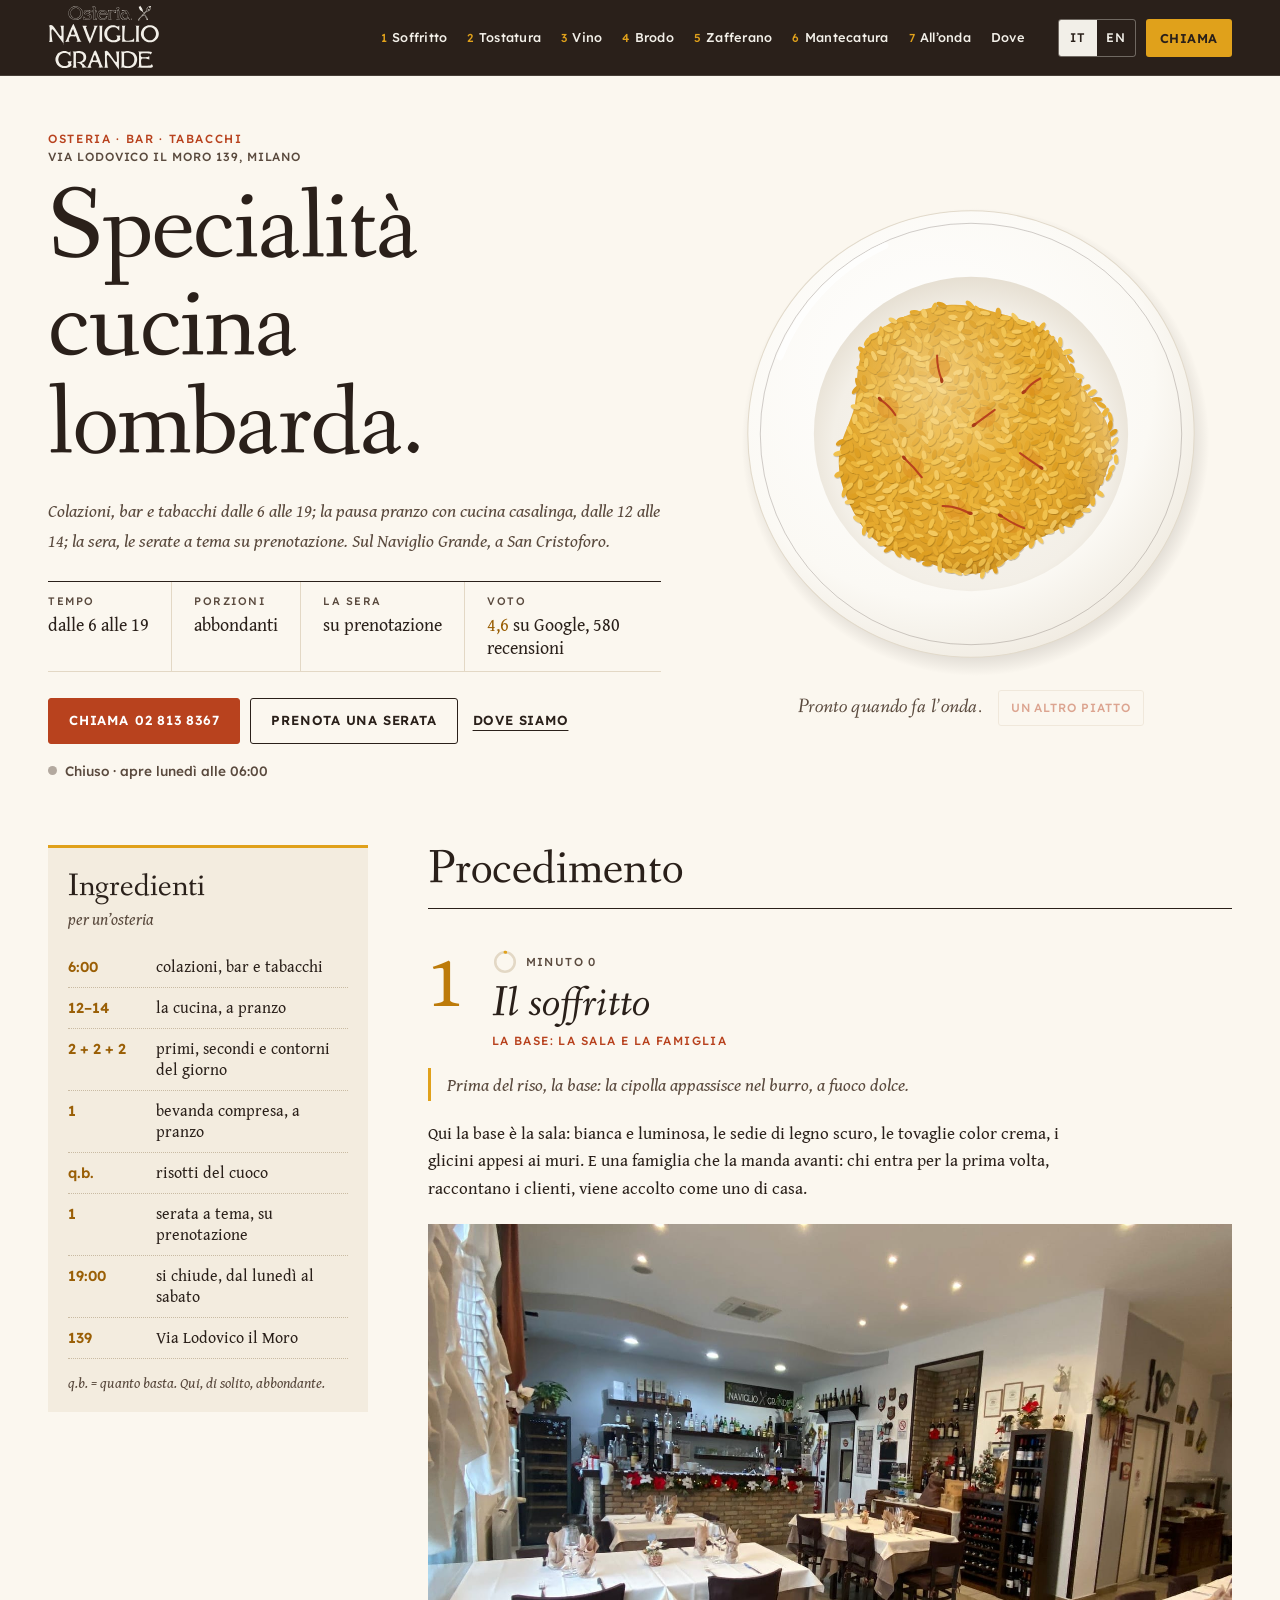
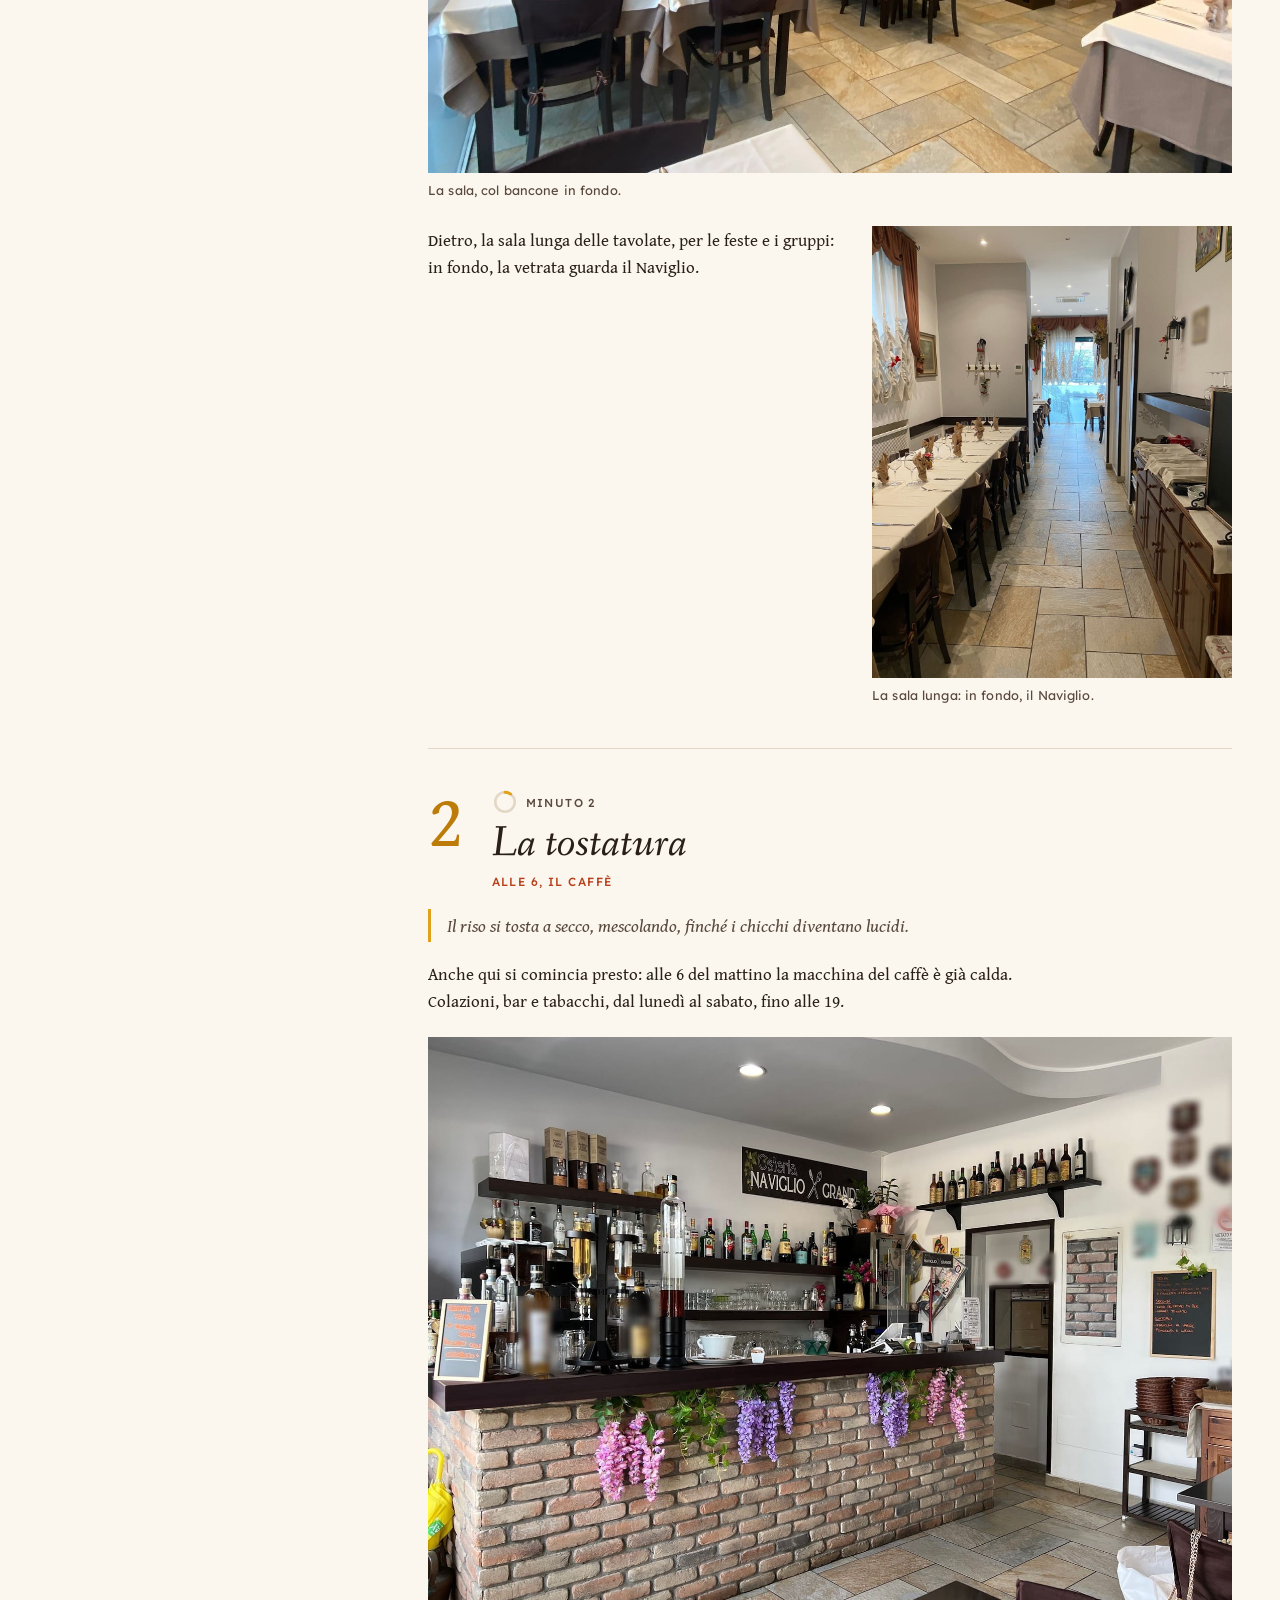
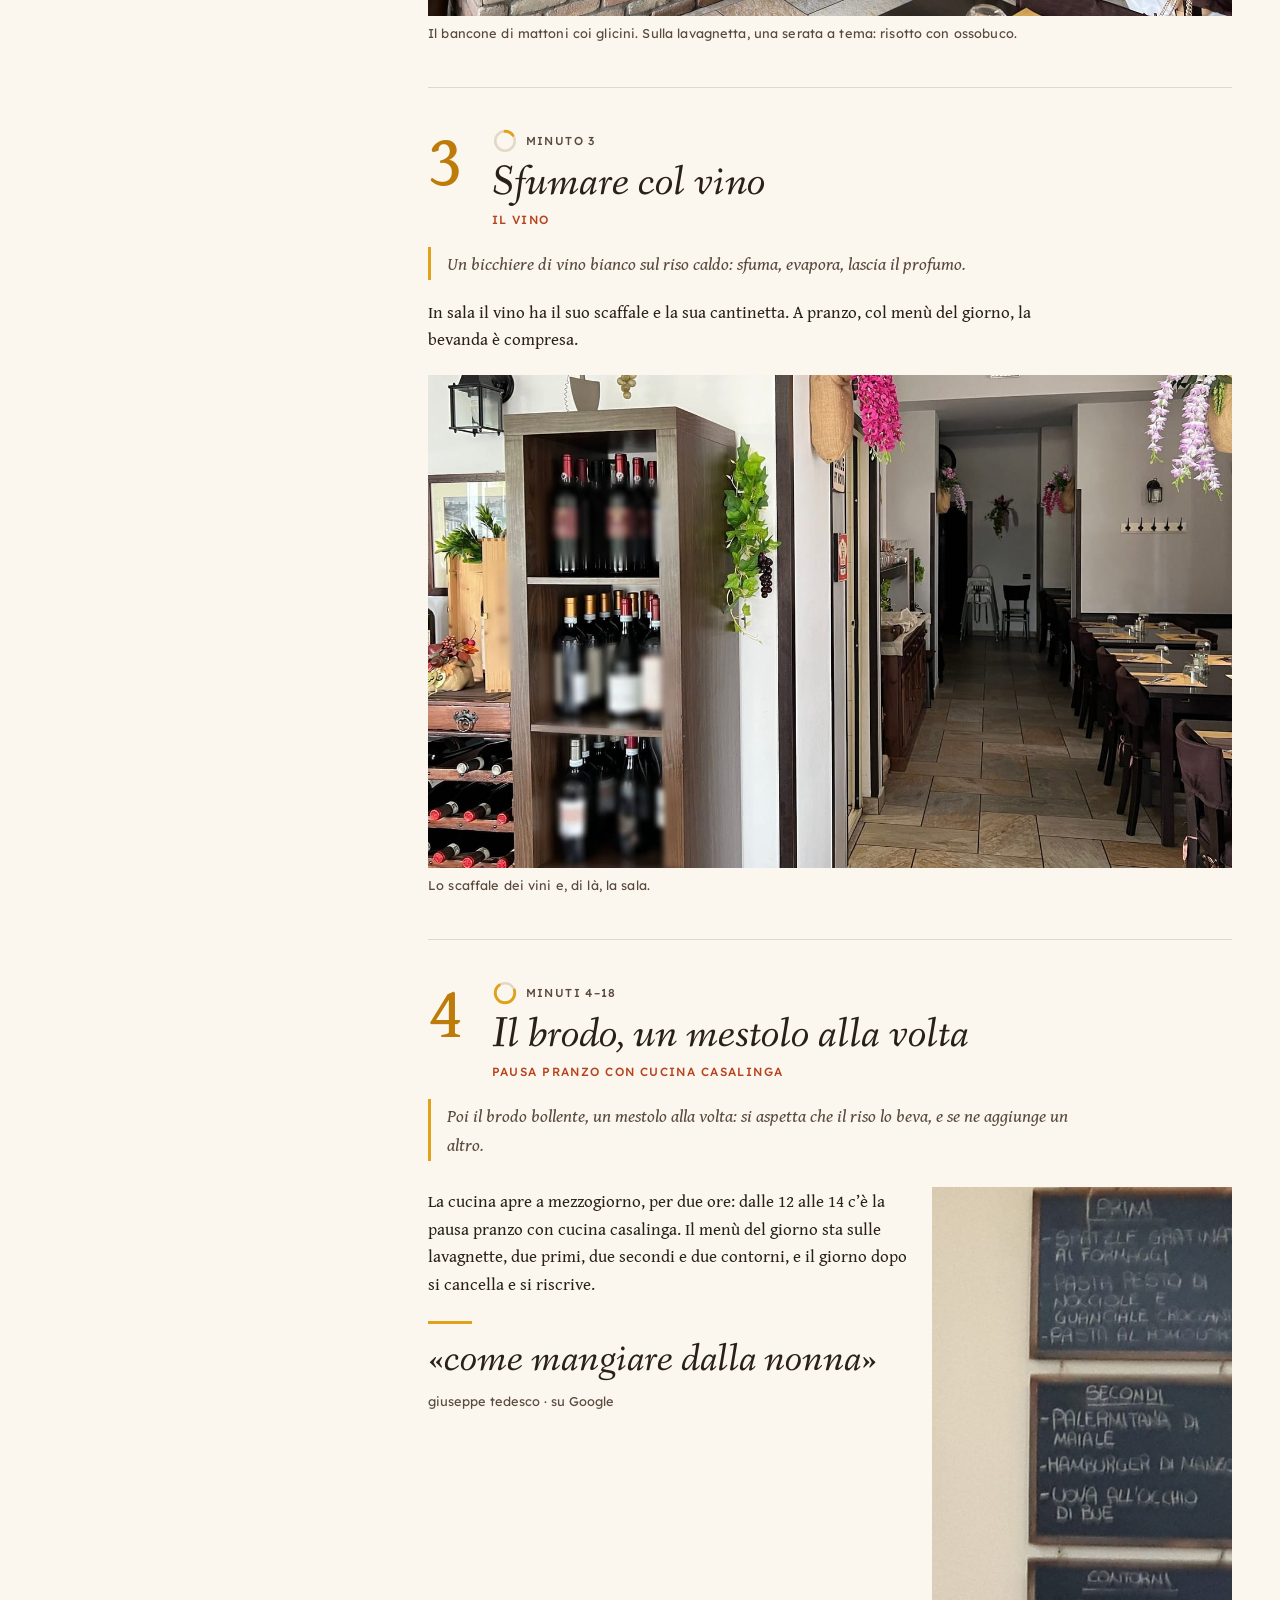
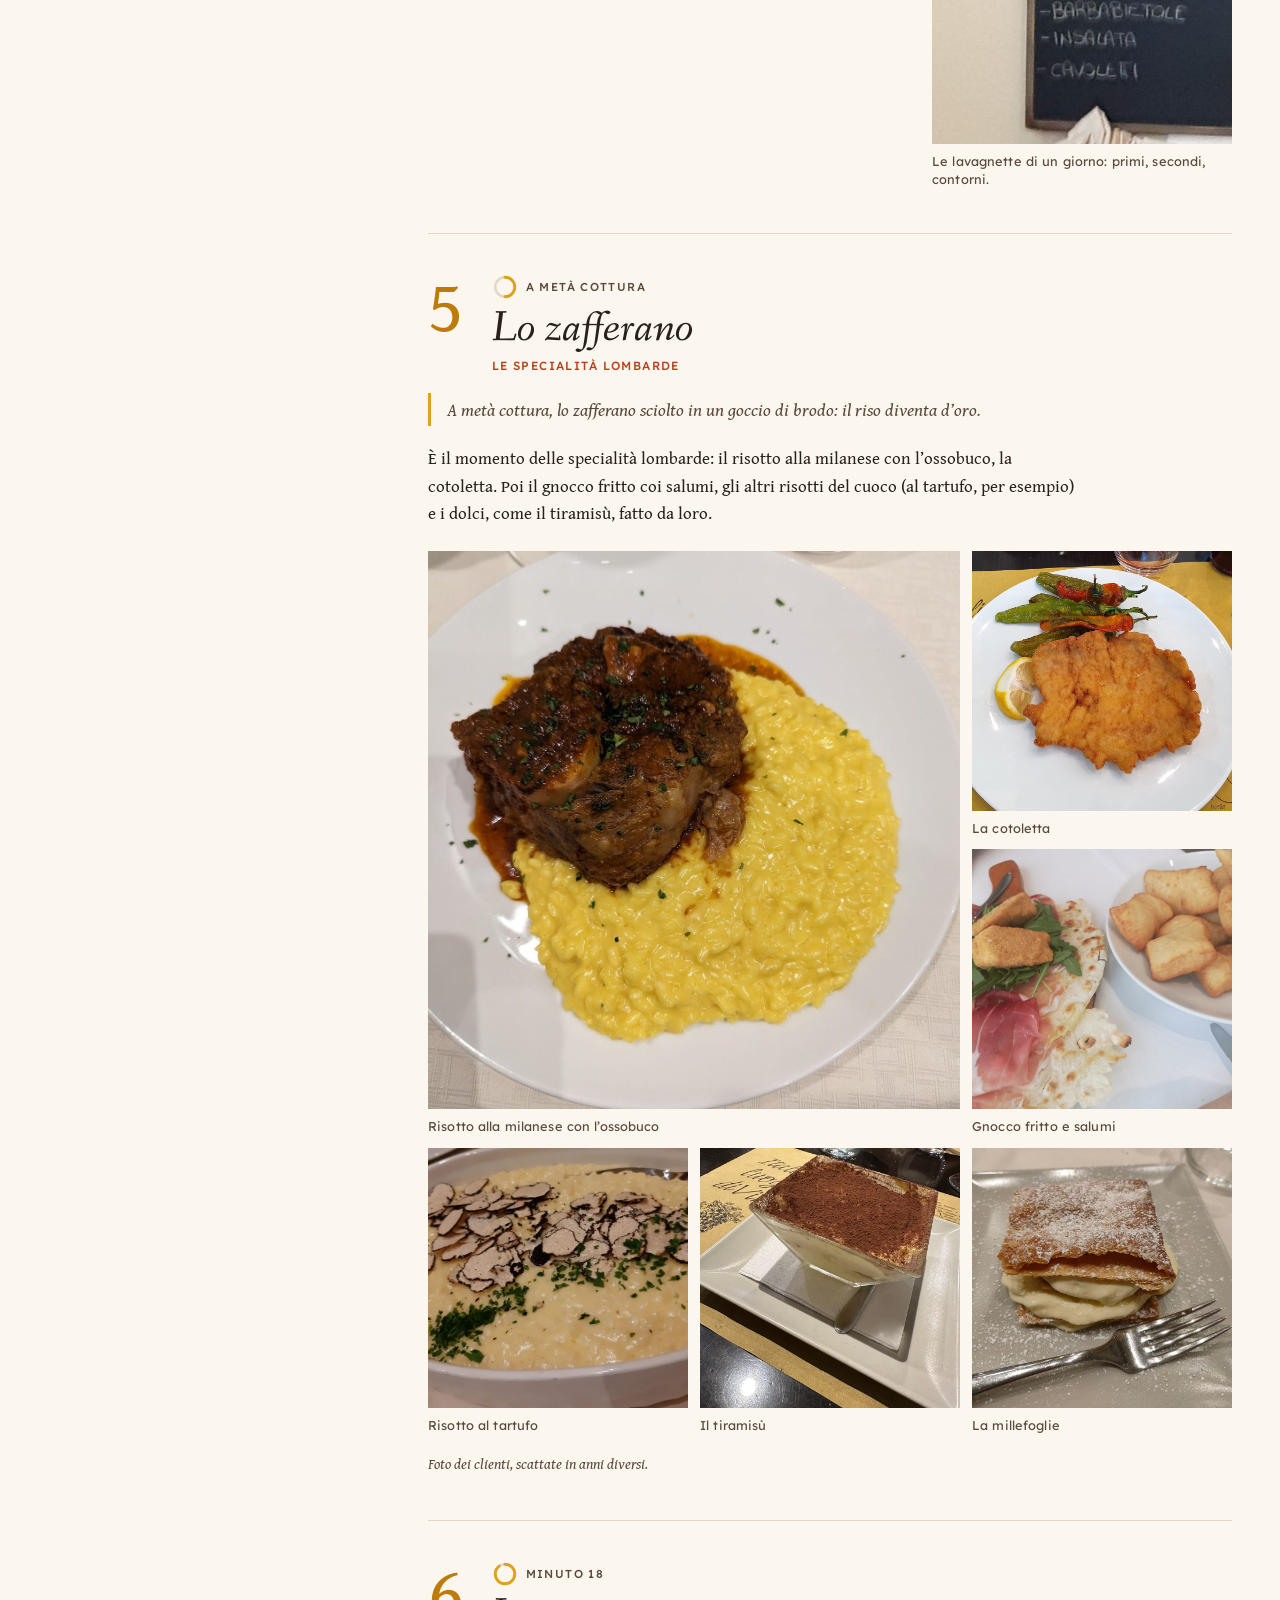
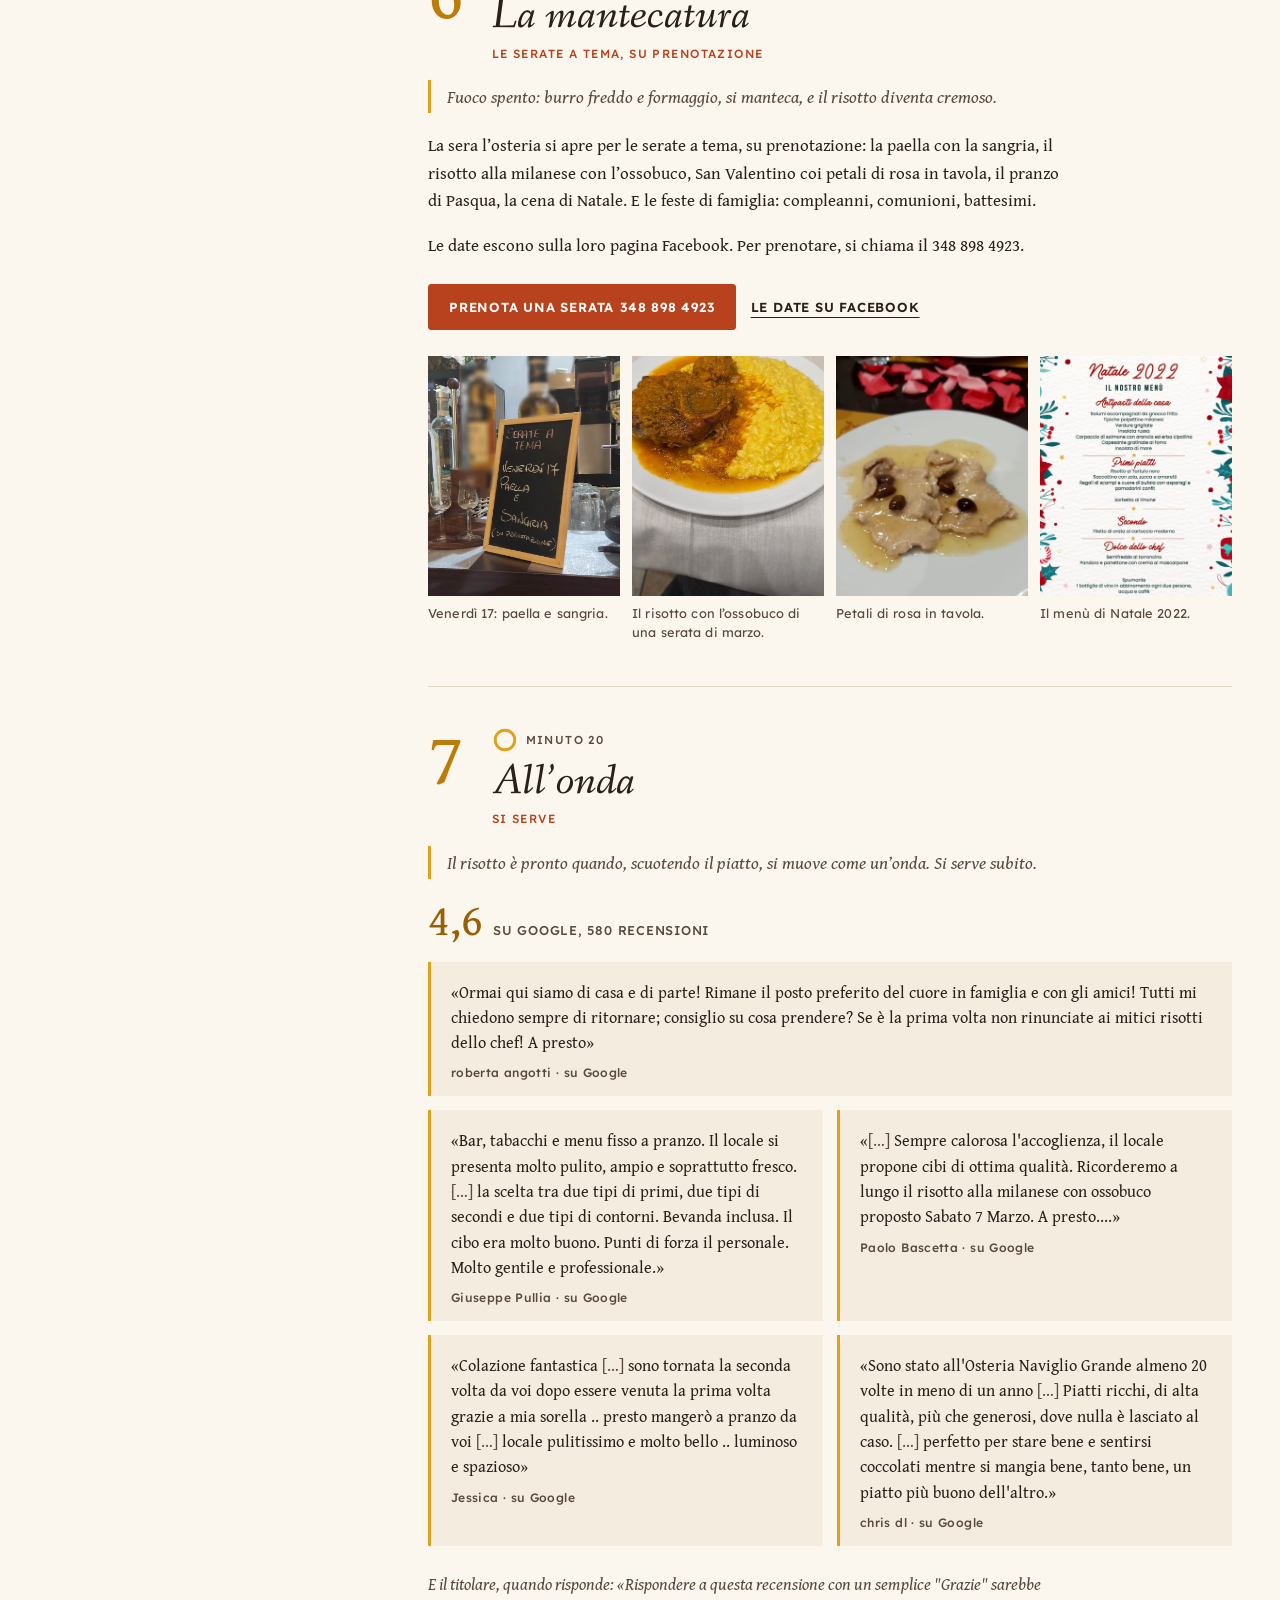
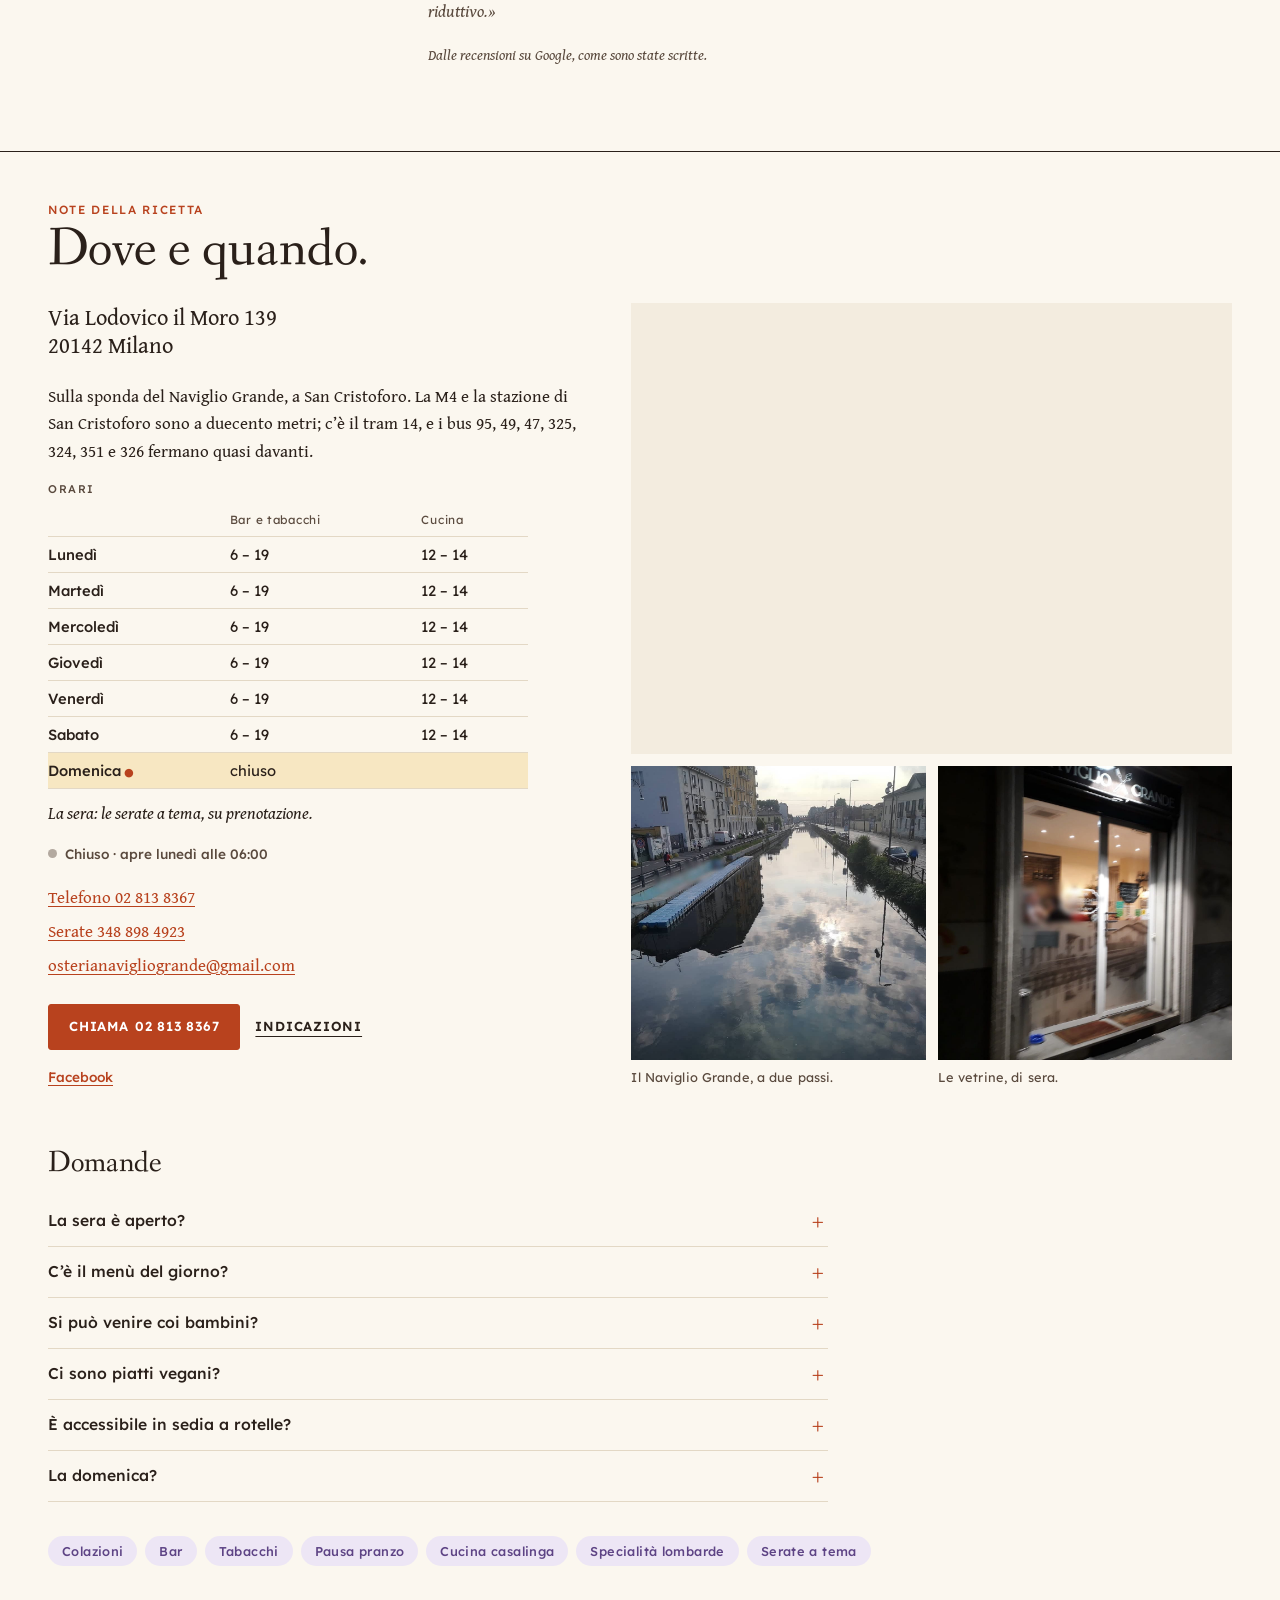
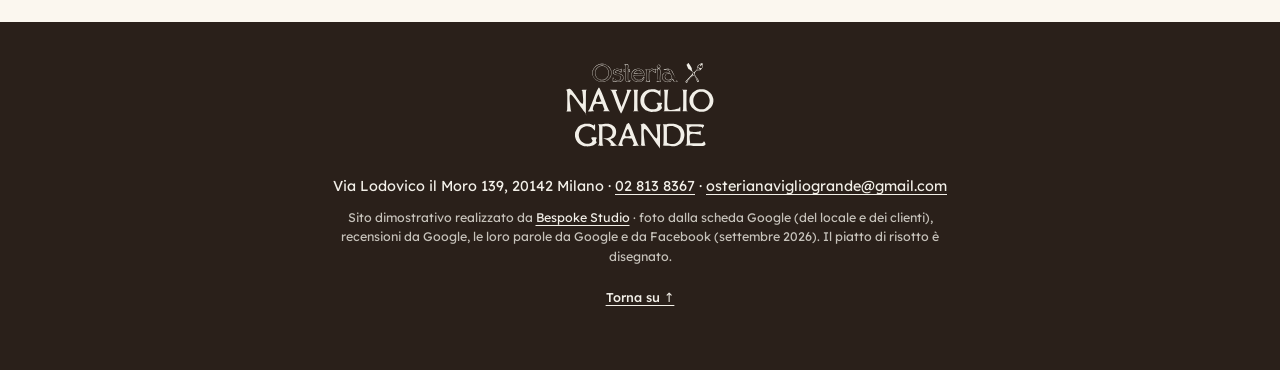
==== index.html @ 24e8890d "Osteria Naviglio Grande — «Specialità cucina lombarda.» La pagina è la ricetta dell'osteria, impagin" ====
<!DOCTYPE html>
<html lang="it" class="no-js">
<head>
<meta charset="utf-8">
<meta name="viewport" content="width=device-width, initial-scale=1">
<script>(function(){var r=document.documentElement;r.classList.remove('no-js');
/* la firma: finché main.js non parte il riso è bianco e lo zafferano non è ancora caduto; se il codice non arriva, dopo 2,5 s la pagina va allo stato finale */
try{if(!matchMedia('(prefers-reduced-motion: reduce)').matches){r.classList.add('firma-attesa');window.__attesaPiatto=setTimeout(function(){r.classList.remove('firma-attesa')},2500)}}catch(e){}})()</script>
<title>Osteria Naviglio Grande — Specialità cucina lombarda in Via Lodovico il Moro 139, Milano</title>
<meta name="description" content="Osteria Naviglio Grande, Via Lodovico il Moro 139 a Milano, sul Naviglio Grande a San Cristoforo: colazioni, bar e tabacchi dalle 6 alle 19, pausa pranzo con cucina casalinga dalle 12 alle 14, specialità lombarde e serate a tema su prenotazione.">
<link rel="canonical" href="https://rotenzark.github.io/osteria-naviglio-grande/">
<meta property="og:type" content="website">
<meta property="og:title" content="Osteria Naviglio Grande — Specialità cucina lombarda.">
<meta property="og:description" content="Via Lodovico il Moro 139, Milano: colazioni, bar e tabacchi dalle 6 alle 19, la pausa pranzo con cucina casalinga, le serate a tema su prenotazione. La ricetta dell'osteria, passo per passo.">
<meta property="og:image" content="https://rotenzark.github.io/osteria-naviglio-grande/img/og.jpg">
<meta property="og:url" content="https://rotenzark.github.io/osteria-naviglio-grande/">
<meta property="og:locale" content="it_IT">
<meta name="twitter:card" content="summary_large_image">
<meta name="theme-color" content="#2A201A">
<link rel="icon" href="img/favicon.svg" type="image/svg+xml">
<link rel="icon" href="img/favicon-32.png" sizes="32x32" type="image/png">
<link rel="apple-touch-icon" href="img/apple-touch-icon.png">
<link rel="preconnect" href="https://fonts.googleapis.com">
<link rel="preconnect" href="https://fonts.gstatic.com" crossorigin>
<link href="https://fonts.googleapis.com/css2?family=Fanwood+Text:ital@0;1&amp;family=Gentium+Book+Plus:ital,wght@0,400;0,700;1,400&amp;family=Lexend+Deca:wght@400;500;600&amp;display=swap" rel="stylesheet">
<link rel="stylesheet" href="css/styles.css?v=1">
<script src="https://cdn.jsdelivr.net/npm/gsap@3.12.5/dist/gsap.min.js" defer></script>
<script src="https://cdn.jsdelivr.net/npm/gsap@3.12.5/dist/ScrollTrigger.min.js" defer></script>
<script src="js/main.js?v=1" defer></script>
<script type="application/ld+json">
{"@context":"https://schema.org","@type":"Restaurant","name":"Osteria Naviglio Grande","alternateName":"Osteria Naviglio Grande - Tabacchi - Tavola calda - Bar","description":"Osteria con bar e tabacchi sul Naviglio Grande, a San Cristoforo: colazioni dalle 6, pausa pranzo con cucina casalinga dalle 12 alle 14, specialità lombarde e serate a tema su prenotazione.","slogan":"Specialità cucina lombarda.","url":"https://rotenzark.github.io/osteria-naviglio-grande/","image":"https://rotenzark.github.io/osteria-naviglio-grande/img/og.jpg","telephone":"+39 02 813 8367","email":"osterianavigliogrande@gmail.com","servesCuisine":["Lombarda","Italiana","Cucina casalinga"],"acceptsReservations":"True","address":{"@type":"PostalAddress","streetAddress":"Via Lodovico il Moro 139","postalCode":"20142","addressLocality":"Milano","addressRegion":"MI","addressCountry":"IT"},"geo":{"@type":"GeoCoordinates","latitude":45.4418932,"longitude":9.1324503},"openingHoursSpecification":[{"@type":"OpeningHoursSpecification","dayOfWeek":["Monday","Tuesday","Wednesday","Thursday","Friday","Saturday"],"opens":"06:00","closes":"19:00"}],"aggregateRating":{"@type":"AggregateRating","ratingValue":"4.6","reviewCount":"580","bestRating":"5"},"sameAs":["https://www.facebook.com/p/Osteria-Naviglio-Grande-100054424783413/"]}
</script>
<script type="application/ld+json">
{"@context":"https://schema.org","@type":"FAQPage","mainEntity":[
{"@type":"Question","name":"La sera l'Osteria Naviglio Grande è aperta?","acceptedAnswer":{"@type":"Answer","text":"La sera ci sono le serate a tema, su prenotazione: si prenota al 348 898 4923. Il bar chiude alle 19."}},
{"@type":"Question","name":"C'è il menù del giorno a pranzo?","acceptedAnswer":{"@type":"Answer","text":"Sì: la cucina è aperta dalle 12 alle 14, con due primi, due secondi e due contorni che cambiano ogni giorno, e la bevanda compresa."}},
{"@type":"Question","name":"Si può venire coi bambini?","acceptedAnswer":{"@type":"Answer","text":"Sì: ci sono i seggioloni e un menù per i più piccoli."}},
{"@type":"Question","name":"Ci sono piatti vegani?","acceptedAnswer":{"@type":"Answer","text":"Sì, ci sono anche piatti vegani."}},
{"@type":"Question","name":"L'osteria è accessibile in sedia a rotelle?","acceptedAnswer":{"@type":"Answer","text":"Sì: l'ingresso, i tavoli e il bagno."}},
{"@type":"Question","name":"Come si arriva all'Osteria Naviglio Grande?","acceptedAnswer":{"@type":"Answer","text":"Con la M4 a San Cristoforo o col treno alla stazione di San Cristoforo, a duecento metri; col tram 14; coi bus 95, 49, 47, 325, 324, 351 e 326, che fermano quasi davanti."}},
{"@type":"Question","name":"È aperta la domenica?","acceptedAnswer":{"@type":"Answer","text":"No: la domenica è chiuso. Dal lunedì al sabato si apre alle 6."}}
]}
</script>
</head>
<body>
<!--SIMBOLI--><svg class="simboli" aria-hidden="true" focusable="false" width="0" height="0" style="position:absolute"><symbol id="logo-osteria" viewBox="0 0 465 270" fill-rule="evenodd"><path d="M383.4 4.2C381.7 2.4 381.4 4.3 380.6 4.9C379.9 5.5 379.3 7.5 378.8 8C378.2 8.4 377.6 7.4 377.4 7.7C377.1 8 376.3 7.5 377.4 9.9C378.4 12.3 381.4 20.6 383.6 22.1C385.9 23.6 390.6 18.8 390.9 19C391.3 19.1 385.5 21.7 385.7 23.2C385.8 24.7 390.3 25.8 391.9 28C393.5 30.1 398.2 30.6 395.3 36C392.4 41.3 377.9 55.5 374.4 60C370.9 64.4 374 61.7 374.3 62.5C374.7 63.2 375.9 64.2 376.6 64.3C377.3 64.4 375 66.9 378.7 63.2C382.3 59.5 393.5 42.7 398.6 42.2C403.8 41.7 407.5 56.9 409.6 60.2C411.7 63.5 410.8 62 411.4 62.3C412 62.6 412.5 62.5 413.1 62.1C413.7 61.6 414.8 60.7 414.9 59.7C415 58.7 416 59.7 413.9 56C411.8 52.2 402.8 42.1 402.3 37.2C401.8 32.3 408.4 28.6 411.1 26.6C413.9 24.6 416.6 26.5 418.9 25.2C421.2 24 423.4 21.1 424.9 19.1C426.3 17.1 427.2 15.4 427.6 13.2C427.9 11 427.3 7.3 426.9 5.7C426.4 4.2 425.7 4.2 424.9 4C424 3.8 423.7 3.6 421.6 4.5C419.6 5.5 414.7 8 412.6 9.8C410.5 11.7 409.8 13.5 409.1 15.7C408.5 17.9 410.4 20.2 408.7 23C406.9 25.7 401.1 32 398.6 32.3C396.1 32.6 394.5 26.8 393.5 24.7C392.6 22.6 393.5 21.5 393.1 20C392.6 18.4 392.5 17.9 390.9 15.3C389.3 12.7 385.1 5.9 383.4 4.2ZM112.4 5.7C109.2 5.9 106.7 6.1 103.4 7.7C100 9.3 95.2 12.5 92.4 15.3C89.5 18.1 87.6 21.5 86.3 24.7C85 27.9 84.8 32.1 84.6 34.7C84.5 37.3 84.7 38.3 85.3 40.5C86 42.6 86.7 45 88.3 47.5C89.9 49.9 91.9 52.9 94.9 55.2C98 57.5 102.8 60.1 106.4 61.3C110 62.5 113.9 62.4 116.6 62.3C119.4 62.3 120.7 61.9 122.8 61.2C125 60.5 127.1 59.9 129.6 58.3C132.1 56.6 135.6 54 137.9 51.4C140.1 48.7 142 45.9 143 42.5C144.1 39 144.5 34.3 144.1 30.7C143.8 27.1 142.6 24 140.9 21C139.2 17.9 137 15.1 133.9 12.7C130.8 10.3 126 7.8 122.4 6.6C118.8 5.5 115.5 5.5 112.4 5.7ZM112.6 6.7C109.2 7 105.1 8 101.7 9.7C98.3 11.4 94.7 14.1 92.3 16.7C89.9 19.3 88.4 22.3 87.3 25.2C86.1 28.1 85.7 31.7 85.6 34.2C85.4 36.7 85.8 38.3 86.3 40.2C86.7 42.1 86.8 43.1 88.3 45.5C89.8 47.8 92.3 51.8 95.3 54.2C98.3 56.6 102.6 59 106.4 60.1C110.2 61.3 114.3 61.7 118.1 61.2C121.9 60.8 126.4 58.7 129.3 57.2C132.3 55.7 134.3 53.6 135.9 52.1C137.5 50.6 137.7 50.5 138.9 48.3C140 46.2 142.2 42.3 142.9 39.2C143.6 36.1 143.3 32.2 143 29.5C142.6 26.8 141.7 24.8 140.9 23C140 21.2 139.6 20.3 137.9 18.5C136.3 16.6 133.5 13.5 130.9 11.7C128.3 9.9 125.4 8.5 122.4 7.7C119.3 6.9 116.1 6.4 112.6 6.7ZM420.6 6.7C419.6 7 416.6 8.5 415 9.7C413.5 10.9 412.2 12.7 411.4 13.9C410.6 15.1 410.4 15.3 410.2 17C410 18.6 410.8 22.2 410.1 24C409.4 25.7 406.9 26.7 406.1 27.7C405.4 28.7 404.7 30.7 405.6 30.2C406.5 29.7 409.4 25.7 411.4 24.7C413.4 23.7 416.4 24.4 417.5 24C418.6 23.5 418.5 22.6 418.1 22C417.8 21.3 415.8 20.9 415.3 20.2C414.8 19.5 414.2 17.8 415.4 17.7C416.5 17.6 420.8 19.7 422.4 19.5C423.9 19.4 424.1 18 424.8 17C425.4 15.9 426 14.7 426.2 13.2C426.4 11.7 426.4 8.6 425.9 8C425.5 7.3 424.1 8.8 423.4 9.6C422.7 10.3 422.2 11.9 421.6 12.5C421.1 13 420.3 13.2 419.9 13C419.4 12.8 418.6 12 418.8 11.2C419 10.4 420.9 8.7 421.2 8C421.5 7.2 421.6 6.4 420.6 6.7ZM184.6 7.4C183.2 8.1 186.8 9.6 187.2 12C187.7 14.3 188.1 19.9 187.3 21.7C186.5 23.5 183.2 21.4 182.4 22.7C181.5 24.1 182.1 28.4 182.2 29.7C182.3 31 182.4 30.6 183.1 30.3C183.8 29.9 185.7 28 186.4 27.7C187 27.5 187 24 187.2 28.7C187.3 33.4 186.8 50.7 187.3 56C187.7 61.2 188.4 59.2 189.9 60.2C191.3 61.3 194 62.2 195.9 62.2C197.7 62.2 199.8 60.9 201 60.2C202.2 59.5 203 58.5 203.2 58C203.5 57.4 203.6 57.3 202.6 57.2C201.7 57 198.6 57.8 197.5 57.2C196.3 56.6 196.2 58.2 195.9 53.5C195.7 48.7 195.9 32.8 196 28.5C196.2 24.1 196.1 27.3 196.9 27.6C197.7 27.9 200.2 30.9 200.9 30.2C201.6 29.5 201.7 24.5 201 23.2C200.2 21.9 197.2 22.6 196.4 22.3C195.5 22 195.8 23.6 195.7 21.2C195.6 18.8 197.5 10 195.6 7.7C193.8 5.4 186 6.7 184.6 7.4ZM186.6 8.4C185.2 8.4 185.9 8.7 186.2 9.2C186.5 9.7 187.8 9.1 188.2 11.2C188.5 13.3 188.5 19.9 188.4 22C188.4 24 188.5 23.1 187.6 23.4C186.8 23.7 184.1 22.9 183.4 23.7C182.6 24.5 182.5 27.5 183.2 28C183.9 28.4 186.5 26.6 187.4 26.6C188.2 26.6 188.1 23.1 188.2 28C188.4 32.8 187.9 50.7 188.3 56C188.6 61.2 189.1 58.5 190.4 59.3C191.6 60.2 194.3 61.2 195.9 61.1C197.4 61.1 199.7 59.6 199.8 59C199.8 58.3 197.1 58.1 196.4 57.5C195.6 56.8 195.3 59.8 195.1 55C194.8 50.1 194.9 32.9 195 28.2C195 23.5 195.1 27.2 195.4 26.9C195.7 26.6 196.1 26.4 196.9 26.6C197.6 26.8 199.3 28.5 199.9 28.1C200.4 27.7 200.9 25.1 200 24.2C199.2 23.3 195.7 25.2 194.8 22.7C194 20.2 196.2 11.3 194.8 9C193.4 6.6 188.1 8.3 186.6 8.4ZM289.1 8.4C287.9 8.9 286 10.2 285.4 11.3C284.7 12.5 284.5 14.1 285.1 15.5C285.6 16.8 287.5 18.6 288.6 19.2C289.8 19.8 290.8 19.7 291.9 19.3C292.9 19 294.3 18.4 294.9 17.2C295.5 16 296.1 13.6 295.7 12.2C295.3 10.8 293.7 9.3 292.6 8.7C291.5 8.1 290.3 8 289.1 8.4ZM290.4 9.4C289.5 9.3 289 9.3 288.4 9.6C287.7 10 286.7 10.8 286.4 11.7C286 12.5 285.9 13.8 286.1 14.7C286.3 15.6 286.5 16.6 287.4 17.2C288.3 17.8 290.3 18.4 291.4 18.4C292.4 18.3 293.1 17.8 293.7 17C294.3 16.1 294.9 14.5 294.9 13.5C294.9 12.4 294.4 11.4 293.6 10.7C292.9 10.1 291.2 9.6 290.4 9.4ZM111.4 11.4C108.7 11.9 105.7 12.9 103.4 14.4C101 15.9 98.8 18.4 97.3 20.5C95.8 22.5 94.8 24.1 94.2 27C93.6 29.8 93.4 34.6 93.6 37.5C93.8 40.3 94 41.7 95.4 44.2C96.7 46.7 99.3 50.3 101.6 52.3C104 54.3 106.5 55.5 109.4 56.2C112.3 56.9 116.3 56.8 119.1 56.3C121.9 55.8 124 54.7 126.1 53.2C128.3 51.7 130.4 49.4 131.9 47.2C133.4 45 134.5 43 135 40C135.6 36.9 135.5 31.8 135.2 29C134.8 26.1 134.3 24.9 133 22.7C131.7 20.5 129.4 17.4 127.1 15.6C124.8 13.7 121.7 12.3 119.1 11.7C116.5 11 114 11 111.4 11.4ZM111.9 12.5C109.5 12.8 107.4 13.2 105.1 14.5C102.9 15.9 100 18.6 98.4 20.7C96.7 22.9 95.9 24.8 95.2 27.5C94.6 30.1 94.1 33.4 94.4 36.5C94.7 39.5 95.8 43.1 97.3 45.7C98.7 48.3 101.1 50.6 103.2 52.2C105.3 53.8 107.2 54.8 109.9 55.4C112.5 55.9 116.3 56 119.1 55.3C122 54.7 124.7 53 126.9 51.3C129 49.6 130.7 47.1 131.9 45.1C133.1 43.2 133.6 42.2 134 39.5C134.4 36.7 134.5 31.5 134 28.5C133.5 25.4 132.3 23.3 130.9 21.2C129.5 19.1 127.6 17.1 125.6 15.7C123.6 14.3 121.4 13.2 119.1 12.7C116.8 12.1 114.2 12.1 111.9 12.5ZM412.9 14.6C412.4 14.8 411.5 16.1 411.4 16.7C411.4 17.3 412.2 18.5 412.6 18.4C413.1 18.2 414.2 16.3 414.2 15.7C414.2 15.1 413.3 14.5 412.9 14.6ZM160.1 20.9C157.9 21.1 155.3 21.8 153.6 22.6C152 23.4 151.1 24.4 150.3 25.7C149.5 27 149 29.1 148.9 30.5C148.7 31.8 148.7 32.7 149.3 34C150 35.3 149.4 36.5 152.9 38.2C156.3 40 166.7 43 169.9 44.5C173.1 46.1 171.7 46.2 172.1 47.5C172.4 48.7 172.4 50.7 172 52C171.5 53.2 170.2 54.4 169.4 55.2C168.5 55.9 168.3 56.2 166.9 56.4C165.5 56.6 163.1 56.9 160.9 56.3C158.6 55.8 155.5 54.5 153.5 53.2C151.5 51.9 149.4 47 148.6 48.4C147.8 49.8 148.1 59.8 148.6 61.7C149.1 63.5 149.5 59.4 151.6 59.5C153.7 59.6 158 62 161.4 62.3C164.7 62.6 169.1 62.1 171.9 61.4C174.6 60.6 176.4 59 177.9 57.5C179.4 56 180.4 54.4 180.9 52.4C181.4 50.5 181.6 47.8 180.9 45.7C180.3 43.6 178.6 41.4 176.9 39.9C175.1 38.4 173 37.6 170.4 36.6C167.8 35.7 163.6 35.3 161.4 34.3C159.1 33.4 157.4 32.1 157.1 31C156.7 29.8 157.7 28.2 159.1 27.6C160.5 27 162.8 26.6 165.4 27.4C167.9 28.3 172.8 33.5 174.4 32.6C176 31.7 175 23.8 174.9 22C174.7 20.1 174.1 21.3 173.4 21.6C172.7 21.8 171.7 23.3 170.6 23.3C169.6 23.4 168.9 22 167.1 21.6C165.4 21.2 162.4 20.8 160.1 20.9ZM224.6 20.9C221.9 21.1 219.3 21.9 217.3 22.7C215.2 23.5 213.7 24.6 212.4 25.6C211.1 26.6 210.5 26.8 209.4 28.9C208.2 30.9 206.1 35.2 205.4 38C204.7 40.8 204.9 43.6 205.2 46C205.6 48.3 206.1 49.9 207.4 52C208.8 54 211.4 56.8 213.4 58.3C215.3 59.9 216.3 60.6 219.1 61.2C222 61.9 227.5 62.4 230.4 62.3C233.3 62.1 234.7 61.2 236.6 60.2C238.5 59.2 240.5 57.8 241.9 56.4C243.3 55 244.3 53.5 245 52C245.6 50.4 246.1 48 245.8 47C245.5 45.9 244.2 44.9 243.2 45.7C242.2 46.6 241.2 50.5 239.6 52.1C238.1 53.7 236.5 54.7 233.9 55.3C231.2 55.8 226.2 55.6 223.9 55.3C221.5 55 220.9 54.2 219.6 53.2C218.3 52.2 217 51.1 216.3 49.2C215.5 47.3 210.1 43 215 41.7C219.8 40.4 240.1 41.7 245.4 41.4C250.7 41 246.8 41.3 246.7 39.7C246.6 38.1 245.9 34 244.9 31.7C243.9 29.4 242.7 27.4 240.8 25.7C239 24 236.3 22.4 233.6 21.6C230.9 20.8 227.3 20.7 224.6 20.9ZM269.6 20.9C267.7 20.7 267.2 21 265.9 21.6C264.5 22.2 262.7 24.2 261.6 24.3C260.6 24.4 261.7 22.5 259.6 22.3C257.6 22.1 250.6 22.2 249.4 23C248.2 23.7 251.7 25.7 252.3 26.7C252.8 27.7 252.6 24.3 252.7 29C252.8 33.6 253.1 49.2 252.8 54.5C252.4 59.7 248.9 59.7 250.6 60.7C252.3 61.6 261.4 61.2 263.2 60.2C264.9 59.2 261.5 59.5 261.2 55C260.8 50.5 261 37.2 261.2 33.2C261.4 29.2 261.6 31.5 262.4 30.7C263.1 29.9 264.3 29 265.9 28.5C267.4 28 269.1 26.9 271.6 27.7C274.2 28.5 279.6 34.2 281.1 33.2C282.7 32.2 281.5 23.2 280.9 21.5C280.3 19.7 279.5 23 277.6 22.9C275.7 22.8 271.6 21.1 269.6 20.9ZM313.4 21.4C311 21.6 309.6 22.1 308.4 22.7C307.2 23.3 305 24.6 306.1 25C307.3 25.3 313 24.4 315.3 24.7C317.7 25 318.8 25.8 320.1 26.7C321.4 27.5 324.6 29.1 323.2 30C321.7 30.8 314.5 30.5 311.4 31.6C308.2 32.7 305.9 35.3 304.4 36.7C302.9 38.1 302.9 38.4 302.4 40C301.8 41.5 301.2 44.1 301.2 46.2C301.2 48.3 301.8 50.8 302.3 52.5C302.8 54.1 303.2 54.8 304.4 56.1C305.5 57.3 307.4 59.2 309.4 60.2C311.3 61.3 314.2 62 316.1 62.3C318 62.7 318.8 62.7 320.6 62.3C322.5 61.9 325.1 61.6 327.3 60.2C329.4 58.8 331.9 54.1 333.6 54.2C335.3 54.2 335.1 59.6 337.6 60.7C340.1 61.7 347.6 61.6 348.7 60.5C349.9 59.3 347.3 59.5 344.4 53.9C341.4 48.2 334.5 31.8 330.9 26.5C327.2 21.1 325.5 22.5 322.6 21.6C319.7 20.8 315.7 21.2 313.4 21.4ZM269.6 21.7C267.7 21.4 267.3 21.9 265.8 22.7C264.4 23.5 261.9 26.4 260.9 26.5C259.8 26.6 261.2 24 259.6 23.5C258 23.1 252.2 23 251.2 23.7C250.2 24.4 253.3 22.6 253.7 28C254.1 33.3 253.7 50.4 253.5 55.7C253.2 61 251 59 252.4 59.5C253.8 60.1 260.7 59.6 261.9 59C263.2 58.3 260.5 59.9 260.1 55.5C259.8 51 259.8 36.5 260.1 32.2C260.4 27.9 261.1 30.5 262 29.7C262.8 28.9 263.8 28.1 265.4 27.6C267 27.1 269.2 26.2 271.6 26.8C274 27.3 278.6 31.6 279.9 31C281.3 30.4 280.3 24.3 279.9 23.2C279.5 22.1 279.3 24.5 277.6 24.2C275.9 24 271.6 22 269.6 21.7ZM160.4 21.9C158.5 21.9 157.6 22 156.1 22.7C154.6 23.4 152.4 24.9 151.4 26C150.4 27 150.3 27.7 150.1 29C149.9 30.2 149.7 32.3 150.3 33.7C150.8 35.1 149.9 35.5 153.4 37.3C156.9 39.1 167.9 42.8 171.2 44.5C174.5 46.1 172.7 45.9 173 47.2C173.3 48.5 173.6 50.7 172.9 52.2C172.3 53.7 171.2 55.4 169.4 56.3C167.5 57.2 164.2 57.6 161.9 57.5C159.5 57.3 157.2 56.4 155.1 55.3C153.1 54.2 150.6 50.2 149.6 50.8C148.6 51.4 149.2 57.5 149.3 59C149.3 60.4 149.3 59.7 149.9 59.6C150.4 59.5 150.5 58.1 152.4 58.4C154.3 58.6 158.7 60.7 161.4 61.1C164.1 61.6 166.5 61.4 168.6 61.1C170.7 60.8 172.6 60 174.1 59.2C175.7 58.3 176.9 57.2 177.8 56C178.8 54.7 179.5 53.7 179.9 52C180.3 50.2 181 47.8 180.1 45.7C179.2 43.7 178.2 41.5 174.6 39.6C171.1 37.8 161.9 35.6 158.9 34.4C155.8 33.1 156.8 33.1 156.4 32.2C155.9 31.3 155.7 29.9 156.3 29C156.8 28 158.1 26.8 159.6 26.3C161.1 25.9 163.2 25.7 165.4 26.4C167.5 27 171.2 29.7 172.6 30.3C174 30.9 173.7 31.1 173.9 30C174 28.8 173.9 24.5 173.4 23.6C172.8 22.6 171.7 24.5 170.6 24.4C169.6 24.2 168.8 23.1 167.1 22.6C165.4 22.2 162.2 21.9 160.4 21.9ZM224.9 21.9C222.2 22.1 220 22.5 217.6 23.7C215.2 24.9 212.3 26.8 210.4 29.2C208.6 31.6 207.1 35.1 206.4 38C205.7 40.8 205.7 43.7 206.2 46.2C206.8 48.7 207.9 50.9 209.4 53C210.9 55 213.4 57 215.1 58.2C216.8 59.4 217.1 59.8 219.6 60.3C222.2 60.8 227.6 61.5 230.4 61.3C233.1 61.1 234.5 60.2 236.1 59.4C237.8 58.6 239 57.7 240.3 56.5C241.6 55.2 243.2 53.4 244 52C244.8 50.5 245 48.4 244.9 47.7C244.9 47 244.3 47.2 243.6 48C242.9 48.8 242 51.2 240.9 52.4C239.7 53.6 238 54.6 236.6 55.3C235.3 56 235 56.4 232.9 56.5C230.7 56.7 225.9 56.7 223.6 56.3C221.4 56 220.7 55.4 219.4 54.3C218 53.1 216.3 51.9 215.4 49.6C214.5 47.3 209.2 42.2 213.9 40.7C218.6 39.2 238.3 40.7 243.6 40.4C248.9 40.1 245.7 40.7 245.6 39C245.5 37.2 244.2 32.3 242.9 30C241.7 27.6 239.7 25.9 238.1 24.7C236.5 23.5 235.6 23.1 233.4 22.6C231.2 22.1 227.5 21.7 224.9 21.9ZM317.1 22.2C314.9 22.1 311.1 22.4 311.7 23C312.2 23.5 318.3 24.6 320.4 25.6C322.4 26.6 323.1 27.8 323.9 28.8C324.6 29.7 326.5 30.9 324.9 31.4C323.2 31.9 316.7 31.4 314.1 31.8C311.6 32.2 311 32.8 309.6 33.7C308.2 34.6 306.6 35.9 305.6 37C304.6 38 304 38.7 303.4 40.2C302.9 41.7 302.2 44 302.2 46C302.2 48 302.8 50.6 303.3 52.2C303.8 53.8 304 54.2 305.4 55.5C306.8 56.9 309.2 59.2 311.8 60.2C314.3 61.2 317.8 61.7 320.6 61.3C323.4 61 326.2 59.7 328.4 58.2C330.7 56.7 332.2 52 333.9 52.3C335.6 52.5 336.5 58.5 338.6 59.6C340.7 60.8 348.1 64.9 346.6 59.4C345.2 54 333.4 32.9 329.9 27C326.3 21 327.2 24.4 325.1 23.6C323 22.8 319.4 22.3 317.1 22.2ZM283.9 22.4C281.9 22.5 282.8 22.4 283.3 23.2C283.7 24 285.9 22 286.5 27.2C287.1 32.5 287.2 49.2 286.8 54.7C286.4 60.2 282.6 59.2 284.3 60.2C285.9 61.2 294.5 60.8 296.6 60.7C298.8 60.5 297.4 60.2 297.1 59.2C296.9 58.3 295.4 61 295.1 55C294.7 48.9 296.9 28.4 295.1 23C293.2 17.5 285.8 22.4 283.9 22.4ZM285.9 23.4C284.4 23.5 285.2 23.6 285.4 24.2C285.7 24.8 287.1 22.6 287.5 27.2C287.8 31.8 287.9 46.7 287.7 52C287.4 57.2 284.6 57.7 285.9 59C287.2 60.2 294 60.1 295.4 59.5C296.7 58.9 294.3 61.4 294.1 55.5C293.8 49.5 295.4 29.3 294.1 24C292.7 18.6 287.3 23.4 285.9 23.4ZM226.1 26.2C224.7 26.2 223.9 26.1 222.6 26.5C221.3 26.9 219.7 27.7 218.5 28.7C217.3 29.7 215.9 31.4 215.2 32.7C214.6 34 210.7 35.8 214.6 36.3C218.6 36.9 235 36.6 238.9 36C242.7 35.3 238.6 33.4 237.9 32.2C237.2 31 236 29.5 234.9 28.6C233.7 27.6 232.6 26.9 231.1 26.5C229.7 26.1 227.5 26.2 226.1 26.2ZM225.4 27.2C223.8 27.6 220.6 28.7 219.1 29.7C217.6 30.6 216.9 32 216.4 32.9C215.8 33.8 212.3 34.9 215.9 35.2C219.5 35.5 234.5 35.7 237.8 35C241.1 34.2 236.6 32 235.9 31C235.2 29.9 234.6 29.4 233.3 28.7C232.1 28 229.9 27.3 228.6 27C227.3 26.7 227 26.7 225.4 27.2ZM395.4 30.9C395 31.2 397 35.4 397.2 36.7C397.5 38 399.6 35.4 396.9 38.7C394.1 42 384.3 52.9 380.8 56.5C377.4 60 377.1 58.8 376.4 59.8C375.6 60.8 374.8 63.2 376.4 62.4C377.9 61.6 381.8 58.7 385.5 55C389.2 51.2 394.5 39.8 398.6 40.2C402.7 40.5 408.3 53.9 410.3 57C412.2 60 409.9 58.2 410.4 58.6C410.8 59 412.7 59.5 413.2 59.2C413.6 58.9 415 60.6 412.9 57.1C410.8 53.5 402.1 41.9 400.7 37.7C399.3 33.5 404 32.7 404.5 31.7C404.9 30.7 404 30.9 403.2 31.5C402.4 32 400.9 34.9 399.6 34.8C398.3 34.7 395.8 30.6 395.4 30.9ZM319.9 35.2C318.2 35.4 315.9 36 314.6 36.5C313.4 37.1 313.1 37.7 312.4 38.5C311.6 39.3 310.8 39.8 310.3 41.2C309.8 42.6 309.2 45.1 309.4 46.9C309.5 48.6 310.4 50.3 311.3 51.7C312.3 53.1 313.9 54.4 315.1 55.1C316.3 55.9 317.2 56.3 318.6 56.5C320 56.7 321.9 56.9 323.6 56.4C325.4 55.8 327.7 54.8 329.1 53.2C330.5 51.6 332.4 49.5 332.1 46.7C331.8 44 328.5 38.6 327.2 36.7C326 34.8 325.8 35.6 324.6 35.4C323.4 35.1 321.5 35 319.9 35.2ZM319.9 36.2C318.2 36 318 36.1 316.7 36.7C315.5 37.3 313.5 38.1 312.4 39.8C311.3 41.5 309.9 44.5 310.2 46.7C310.5 48.9 312.8 51.8 314.1 53.2C315.4 54.6 316.7 54.9 318.1 55.3C319.6 55.6 321.1 55.9 322.9 55.4C324.7 54.8 327.5 53.5 328.9 52C330.2 50.5 331.4 48.8 331 46.5C330.7 44.1 328.8 39.4 326.9 37.7C325 36 321.6 36.4 319.9 36.2Z"/><path d="M267.9 84.4C264.9 84.6 262.7 84.9 260.1 85.6C257.5 86.3 254.5 87.6 252.4 88.6C250.3 89.6 249.4 90 247.4 91.7C245.4 93.4 242.2 96.5 240.4 98.8C238.5 101.2 237.3 103.5 236.3 105.7C235.3 107.9 234.8 109.7 234.3 112C233.9 114.2 233.6 116.5 233.6 119C233.6 121.5 233.9 124.6 234.3 127C234.8 129.3 235.3 131 236.3 133.2C237.3 135.4 238.7 138 240.4 140.2C242 142.4 244.4 144.7 246.4 146.4C248.3 148 249.2 148.9 252.2 150.2C255.2 151.5 260.5 153.6 264.4 154.3C268.3 155.1 272.2 154.7 275.6 154.6C279 154.4 281.8 154.1 284.9 153.2C287.9 152.3 291.3 150.9 293.9 149.2C296.4 147.6 299 144.5 300.1 143.3C301.3 142.1 301 143.5 300.7 142C300.4 140.4 298.4 136.6 298.4 134.2C298.4 131.8 302.9 128.6 300.6 127.3C298.3 126.1 287.4 126.8 284.6 126.9C281.9 127 283.8 127.1 284.2 128C284.6 128.8 286.4 130.9 287 132.2C287.5 133.5 287.9 134.1 287.7 135.7C287.4 137.3 286.9 140.1 285.7 141.7C284.6 143.3 283 144.6 280.6 145.4C278.3 146.2 274.5 146.7 271.6 146.7C268.7 146.7 266 146.3 263.4 145.4C260.7 144.5 258 142.9 255.9 141.2C253.7 139.5 251.9 137.7 250.3 135.2C248.7 132.7 247 129.5 246.3 126C245.6 122.5 245.7 117.4 246.1 114.2C246.4 111 247 109.5 248.3 107C249.7 104.4 252.3 100.8 254.4 98.8C256.4 96.7 258.5 95.6 260.6 94.5C262.7 93.5 264.1 92.8 266.9 92.5C269.6 92.2 274.1 92.1 277.3 92.7C280.5 93.3 283 94.3 285.9 96.4C288.7 98.5 292.7 103.7 294.4 105.2C296.1 106.7 295.7 108.6 295.9 105.4C296.1 102.1 296.4 88.6 295.7 86C294.9 83.3 294.1 89.7 291.1 89.5C288.2 89.3 281.7 85.5 277.8 84.7C274 83.9 270.8 84.3 267.9 84.4ZM420.1 84.4C416.7 84.4 415.4 84.7 412.6 85.6C409.8 86.5 406.1 88.2 403.4 89.7C400.8 91.2 398.5 93.2 396.6 94.9C394.8 96.5 393.7 97.7 392.4 99.6C391 101.6 389.4 104.3 388.4 106.5C387.4 108.7 386.7 109.5 386.3 112.7C386 115.9 385.4 121.5 386.2 125.7C387.1 129.9 388.8 134.2 391.3 138C393.9 141.7 398.7 145.8 401.6 148.2C404.6 150.6 406.7 151.2 409.1 152.2C411.6 153.2 412.7 153.9 416.1 154.2C419.5 154.6 426.2 154.6 429.6 154.3C433.1 153.9 434.7 153.1 436.9 152.2C439.1 151.4 440.2 151.1 442.9 149.1C445.5 147.1 450.2 143.6 452.9 140.2C455.5 136.7 457.8 132.7 458.9 128.5C460.1 124.3 460.4 119.1 459.9 115C459.4 110.8 457.2 106.4 455.9 103.5C454.5 100.6 453.4 99.4 451.9 97.6C450.4 95.9 450 94.8 446.9 92.8C443.8 90.8 437.8 87 433.4 85.6C428.9 84.2 423.6 84.4 420.1 84.4ZM4.6 86.1C2 86.3 3.7 86.3 4.1 87.7C4.4 89.1 6.3 85 6.8 94.7C7.2 104.4 7.3 136.1 6.8 145.7C6.4 155.3 2.9 151.2 4.2 152.5C5.5 153.7 11.9 153.1 14.6 153.1C17.3 153 19.8 153.4 20.2 152.2C20.7 151 17.9 154.3 17.4 145.7C17 137.1 10.3 99 17.6 100.7C24.9 102.4 53.5 146.2 61.3 156C69.1 165.7 64 169.4 64.6 158.9C65.2 148.4 64.5 105 65 93C65.6 80.9 70.2 87.7 67.9 86.6C65.6 85.6 53.6 85.6 51.3 86.7C49 87.8 53.8 85.8 54.2 93C54.6 100.1 59.3 130.8 53.6 129.8C47.9 128.7 28 93.8 19.9 86.5C11.7 79.2 7.3 85.9 4.6 86.1ZM143.1 86.2C139.7 86.3 139.8 86.1 140.3 87.2C140.8 88.3 141.2 82.1 146 93C150.9 103.8 164.1 142.1 169.4 152C174.7 162 172.6 162.3 177.9 152.7C183.2 143.1 196.4 105.7 201.2 94.7C206.1 83.7 209 88 207 86.7C205 85.4 191.7 85.6 189.2 86.7C186.7 87.8 194.4 84.8 192.1 93.5C189.9 102.1 178.6 131.3 175.6 138.6C172.6 145.9 177.2 144.9 174.2 137.5C171.3 130 160.8 101.6 158.1 94C155.4 86.3 157.7 92.7 158.2 91.5C158.7 90.2 163.6 87.6 161.1 86.7C158.5 85.8 146.6 86.1 143.1 86.2ZM316.6 86.2C313.8 86.2 306.6 85.8 305.2 87C303.8 88.1 307.7 83.4 308.2 93.2C308.7 103 308.7 136.1 308.2 146C307.7 155.8 305.7 151 305.4 152.2C305.2 153.4 298.1 152.9 306.6 153C315.2 153.1 348.1 152.9 356.6 152.7C365.1 152.5 357.5 154.1 357.5 151.7C357.5 149.3 358.3 139.6 356.9 138.5C355.4 137.3 355.1 143.9 348.9 144.9C342.6 146 324.3 153.4 319.3 144.7C314.4 136 318.6 102.6 319 93C319.5 83.3 322.5 88.1 322.1 87C321.7 85.8 319.4 86.2 316.6 86.2ZM364.4 86.2C361.6 86.2 362.9 86 363.2 87.2C363.5 88.4 365.7 83.5 366.2 93.2C366.7 103 366.7 135.9 366.2 145.7C365.7 155.5 361.1 151 363.2 152.2C365.4 153.4 376.4 152.8 379.1 152.7C381.9 152.6 380.1 152.9 379.8 151.7C379.4 150.5 377.5 155.5 377 145.7C376.5 136 376.5 103 377 93.2C377.5 83.4 382.1 88.1 380 87C377.9 85.8 367.2 86.2 364.4 86.2ZM100.6 86.3C95.1 95.9 81.8 133.4 76.9 144.5C72 155.5 69.3 151.1 71.3 152.5C73.3 153.8 85.8 152.8 88.9 152.6C91.9 152.5 89.9 152.8 89.4 151.7C89 150.6 85.8 149.5 86.3 146C86.8 142.5 88.3 133.3 92.3 130.7C96.4 128.1 106.7 130.5 110.6 130.5C114.6 130.5 114.2 128.6 115.9 130.7C117.7 132.8 120 140.5 121 143.2C122 145.9 122.4 145.6 122.1 147C121.8 148.3 119.5 150.5 119.1 151.5C118.6 152.4 116.1 152.6 119.4 152.8C122.6 153.1 135.3 153 138.6 152.8C141.9 152.6 139.9 153.1 139 151.7C138.1 150.3 138.2 155.3 133.3 144.5C128.5 133.6 115.4 96.4 109.9 86.7C104.5 77 106.1 76.7 100.6 86.3ZM211.6 86.4C209.3 87.4 213.8 83.4 214.2 93.2C214.6 103 214.6 135.6 214.2 145.5C213.7 155.3 211.5 151 211.2 152.2C210.9 153.4 209.5 152.9 212.1 152.9C214.7 153 224.3 152.9 226.9 152.7C229.5 152.5 228 152.9 227.6 151.7C227.3 150.5 225.4 155.5 225 145.7C224.5 136 224.5 103 225 93.2C225.5 83.4 230.1 87.8 227.9 86.7C225.6 85.6 213.9 85.3 211.6 86.4ZM419.1 92.4C416.2 92.9 413.4 93.6 410.6 95.5C407.8 97.3 404.4 100.5 402.3 103.5C400.3 106.4 399 109.5 398.3 113.2C397.6 116.9 397.7 122.2 398.2 125.7C398.7 129.2 399.6 131.2 401.3 134C403 136.7 405.9 140.2 408.6 142.3C411.4 144.4 414.6 145.7 417.9 146.3C421.1 147 425.1 146.9 428.1 146.3C431.1 145.8 433.2 145.1 435.8 143.2C438.5 141.3 441.9 138.1 443.9 135C445.9 131.8 447.2 127.8 447.9 124.5C448.5 121.1 448.6 118.3 447.9 115C447.3 111.6 445.8 107.4 444.1 104.5C442.4 101.6 440.6 99.3 437.9 97.4C435.2 95.4 431 93.5 427.9 92.6C424.7 91.8 422 92 419.1 92.4ZM103.4 101.1C101.9 104.5 94.6 118.7 96 122.2C97.4 125.8 109.2 122.7 111.8 122.5C114.5 122.2 112.8 123 112 120.5C111.2 118 108.2 110.5 107 107.5C105.8 104.4 105.4 103.3 104.8 102.2C104.2 101.2 104.8 97.8 103.4 101.1Z"/><path d="M64.9 191.4C62.3 191.4 62.9 191.1 60.6 191.7C58.4 192.2 54 193.5 51.4 194.7C48.7 195.9 46.6 197.2 44.6 198.7C42.6 200.2 41.3 200.7 39.2 203.7C37.2 206.7 33.7 213.4 32.3 216.5C31 219.5 31.4 219.4 31.2 222C31.1 224.5 30.6 228.1 31.3 231.7C32 235.3 33.9 240.3 35.4 243.4C36.9 246.5 38.6 248.3 40.4 250.2C42.2 252.1 43.3 253.3 46.1 255C49 256.7 54.5 259.3 57.4 260.3C60.2 261.4 60.2 261.2 63.4 261.4C66.6 261.5 72.3 261.9 76.6 261.2C80.9 260.5 86 258.9 89.3 257.2C92.7 255.5 95.4 252.5 96.9 251.2C98.3 249.8 98.2 250 98.1 249C98 247.9 96.6 246.3 96.2 245C95.9 243.6 95.7 242.8 96 241C96.2 239.1 100.2 235.1 97.9 233.9C95.5 232.8 84 232.7 81.9 234.1C79.7 235.6 84.6 240.7 85.1 242.5C85.6 244.3 85.3 243.9 84.9 245C84.5 246 83.6 247.9 82.7 249C81.9 250 81.2 250.6 79.9 251.3C78.5 252 77.1 252.8 74.7 253.2C72.3 253.6 68.3 253.8 65.6 253.5C62.9 253.2 60.7 252.5 58.4 251.3C56 250.1 53.4 248.3 51.4 246.4C49.3 244.5 47.6 242.3 46.2 239.7C44.9 237.1 43.7 233.7 43.2 230.7C42.7 227.7 42.6 225.2 43.3 222C43.9 218.7 45.6 213.8 47.2 211C48.8 208.1 50.7 206.4 52.9 204.7C55.1 203 57.6 201.4 60.4 200.5C63.1 199.6 66.5 199.2 69.4 199.2C72.2 199.2 75.2 199.8 77.6 200.5C80 201.3 81.4 201.7 83.9 203.7C86.3 205.7 90.8 211.1 92.4 212.6C93.9 214 93 215.6 93.1 212.2C93.2 208.9 93.8 195.3 93 192.7C92.2 190.1 91.2 196.7 88.4 196.5C85.5 196.3 79.8 192.5 75.9 191.7C72 190.8 67.4 191.4 64.9 191.4ZM124.6 191.4C121.1 191.7 117.8 192.9 114.4 193.2C110.9 193.5 105.8 193 103.9 193.1C102 193.2 102.6 192.7 102.9 194C103.2 195.2 105.3 193.9 105.7 200.5C106.2 207 105.8 224.8 105.8 233.5C105.8 242.1 106.2 248.2 105.7 252.5C105.3 256.7 100.7 258.1 103 259.2C105.2 260.3 116.9 260.4 119.1 259.2C121.4 258 116.7 261.5 116.3 252.2C115.8 242.9 115.6 211.8 116.3 203.2C117 194.6 118.6 201.1 120.6 200.5C122.7 199.9 125.8 199.3 128.6 199.5C131.4 199.7 134.8 200.4 137.4 201.6C139.9 202.9 142.3 204.9 143.9 207C145.5 209 146.5 211.3 147 214C147.5 216.6 147.5 220.2 147 222.7C146.5 225.2 145.5 227.3 143.9 229.2C142.2 231.1 139.5 233.1 137.1 234.3C134.8 235.5 132.8 236 129.9 236.3C127 236.7 121.4 236 119.6 236.2C117.8 236.3 117.2 236.1 119.2 237.2C121.3 238.3 129.1 241.2 131.9 242.6C134.6 244.1 134.2 244.1 135.8 246C137.5 247.8 141 251.2 142 253.5C142.9 255.7 138.5 258.6 141.6 259.7C144.7 260.7 157.4 259.8 160.6 259.6C163.8 259.5 162 259.7 160.9 258.7C159.9 257.7 156.6 255.8 154.3 253.5C151.9 251.1 149.1 247 146.9 244.7C144.7 242.5 140.3 241.7 141 240C141.8 238.2 149 236.4 151.6 234.1C154.3 231.8 155.8 229 157 226.2C158.1 223.4 158.2 220 158.4 217.5C158.6 214.9 158.3 212.9 157.9 211C157.5 209 156.8 207.4 156 205.7C155.1 204 154.6 202.6 152.7 200.7C150.8 198.9 147.5 196.1 144.6 194.6C141.7 193.1 138.7 192.2 135.4 191.6C132 191.1 128.1 191.2 124.6 191.4ZM322.9 191.7C319.4 191.9 318.8 192.8 315.4 193.1C312 193.5 304.1 192.4 302.4 193.7C300.8 195 304.9 190.8 305.4 200.7C305.9 210.6 305.8 243.2 305.3 253C304.8 262.7 297.6 257.8 302.5 259.2C307.5 260.6 328 261.1 334.9 261.3C341.7 261.5 341.1 260.8 343.6 260.3C346.2 259.8 347.2 259.8 350.1 258.2C352.9 256.6 357.8 253.7 360.6 251C363.4 248.2 365.3 245.5 366.9 241.8C368.4 238.2 369.4 232.5 370 229.2C370.5 225.9 370.3 224.6 369.9 222C369.6 219.3 369.2 216.2 367.9 213.1C366.5 210 363.7 205.8 361.9 203.4C360 201 358.5 200 356.7 198.7C355 197.4 354.7 196.9 351.3 195.7C347.9 194.5 341.1 192.4 336.4 191.7C331.6 191 326.4 191.4 322.9 191.7ZM191.9 193.2C190.1 193.4 194.3 185.2 190.3 195C186.3 204.7 172.6 240.7 167.9 251.5C163.2 262.2 160.2 257.9 162.2 259.2C164.3 260.5 177.6 260.4 180.1 259.4C182.6 258.4 176.7 256.6 177.3 253C177.9 249.3 178.9 240.1 183.6 237.5C188.3 234.9 201.7 237.4 205.6 237.4C209.5 237.4 206.5 237.3 206.9 237.7C207.3 238.1 206.9 237.2 207.9 239.7C209 242.2 212.8 249.7 213.2 253C213.6 256.2 207.6 258.3 210.3 259.5C213 260.6 226.3 259.8 229.6 259.7C232.9 259.5 230.8 259.8 229.9 258.5C229 257.1 229.1 262.2 224.3 251.5C219.5 240.7 206.4 203.4 201 193.7C195.5 184 193.6 193 191.9 193.2ZM235.9 193.2C233.2 193.2 233.4 192.9 233.4 194C233.5 195 235.8 189.9 236.3 199.7C236.7 209.5 236.7 242.8 236.3 252.7C235.8 262.6 231.3 258.1 233.6 259.2C235.9 260.3 247.7 260.3 250 259.2C252.3 258.1 247.5 261.1 247.1 252.5C246.7 243.8 240.2 205.7 247.6 207.5C255 209.3 283.5 253.5 291.3 263.2C299.1 272.9 293.8 275.9 294.4 265.5C294.9 255.2 294.1 213.2 294.6 201.2C295.1 189.2 299.7 195 297.4 193.7C295.2 192.5 283.4 192.6 281.2 193.7C278.9 194.8 283.6 193 284 200.2C284.4 207.4 289.3 237.9 283.6 236.8C277.9 235.8 257.6 201 249.7 193.7C241.7 186.4 238.6 193.2 235.9 193.2ZM375.6 193.1C366.9 193.3 374.7 193.3 375 194.5C375.3 195.6 377.2 190.6 377.6 200.2C378.1 209.8 378.1 242.4 377.7 252.2C377.2 262 365.9 258 374.9 259.2C383.8 260.4 421.7 261.6 431.1 259.3C440.5 257 432.4 246.8 431.1 245.6C429.8 244.3 430 250.7 423.4 251.7C416.7 252.8 397.3 251.9 391.4 251.8C385.5 251.6 388.6 255.5 388.1 251C387.6 246.4 384.2 228.9 388.4 224.5C392.6 220 407.9 223.7 413.1 224.1C418.3 224.5 418.4 227 419.6 226.8C420.9 226.6 420.7 225.2 420.7 223C420.8 220.7 421.1 214.5 419.9 213.3C418.6 212.2 418.6 215.6 413.4 216C408.2 216.4 392.8 218.2 388.6 215.8C384.4 213.4 383 203.9 388.3 201.5C393.6 199 414 200.4 420.4 201.1C426.8 201.8 425.4 205.1 426.6 205.5C427.8 205.9 427.5 205.7 427.6 203.7C427.7 201.7 436 195.5 427.3 193.7C418.7 191.9 384.3 193 375.6 193.1ZM327.6 198.7C324.1 198.8 318.8 200.1 316.9 200.6C314.9 201.1 316.2 193.6 316.1 201.7C315.9 209.8 316 241.1 316.1 249.2C316.2 257.3 315.4 249.6 316.6 250.3C317.9 251 320.5 252.8 323.6 253.4C326.7 254.1 331.8 254.6 335.4 254.3C338.9 253.9 342.2 252.9 345.1 251.2C348 249.5 351.1 246.3 352.9 244.2C354.7 242.1 355.1 240.6 356 238.5C356.8 236.3 357.7 234.5 358 231.5C358.4 228.5 358.6 223.7 358.1 220.5C357.5 217.2 356.5 214.6 354.9 212C353.2 209.3 351.2 206.6 348.4 204.6C345.5 202.5 341.3 200.6 337.9 199.6C334.4 198.6 331.1 198.5 327.6 198.7ZM194.6 207.7C191.9 207.9 185.4 225.3 186.8 229C188.1 232.6 200.2 229.7 202.9 229.5C205.6 229.2 204.4 231.1 203 227.5C201.6 223.8 197.3 207.4 194.6 207.7Z"/></symbol></svg><!--/SIMBOLI-->

<a class="salta-al-testo" href="#procedimento" data-i18n="m.salta">Vai alla ricetta</a>

<header class="testata" id="testata">
  <a class="marchio" href="#inizio" aria-label="Osteria Naviglio Grande, torna all'inizio" data-i18n-aria="m.top"><!--LOGO-MARCHIO--><svg viewBox="0 0 465 270" fill="currentColor" aria-hidden="true" focusable="false"><use href="#logo-osteria"/></svg><!--/LOGO-MARCHIO--></a>
  <nav id="mainNav" class="indice" aria-label="I passaggi della ricetta" data-i18n-aria="m.nav">
    <a href="#soffritto"><i>1</i><span data-i18n="n.soffritto">Soffritto</span></a>
    <a href="#tostatura"><i>2</i><span data-i18n="n.tostatura">Tostatura</span></a>
    <a href="#vino"><i>3</i><span data-i18n="n.vino">Vino</span></a>
    <a href="#brodo"><i>4</i><span data-i18n="n.brodo">Brodo</span></a>
    <a href="#zafferano"><i>5</i><span data-i18n="n.zafferano">Zafferano</span></a>
    <a href="#mantecatura"><i>6</i><span data-i18n="n.mantecatura">Mantecatura</span></a>
    <a href="#onda"><i>7</i><span data-i18n="n.onda">All’onda</span></a>
    <a href="#dove" class="indice__dove" data-i18n="n.dove">Dove</a>
  </nav>
  <div class="testata__destra">
    <div class="lingue" role="group" aria-label="Lingua" data-i18n-aria="m.lingua">
      <button type="button" data-lang="it" aria-pressed="true">IT</button>
      <button type="button" data-lang="en" aria-pressed="false">EN</button>
    </div>
    <a class="testata__chiama" href="tel:+39028138367"><span data-i18n="t.chiama">Chiama</span></a>
    <button id="burger" class="burger" type="button" aria-expanded="false" aria-controls="indiceMobile" aria-label="Apri il menu" data-i18n-aria="m.menu"><span></span><span></span><span></span></button>
  </div>
</header>

<nav id="indiceMobile" class="indice-mobile" hidden aria-label="I passaggi" data-i18n-aria="m.passaggi">
  <a class="indice-mobile__chiama" href="tel:+39028138367"><span data-i18n="t.chiama">Chiama</span> <span class="intero">02 813 8367</span></a>
  <a href="#soffritto"><i>1</i> <b data-i18n="c1.t">Il soffritto</b> <span data-i18n="c1.s">La base: la sala e la famiglia</span></a>
  <a href="#tostatura"><i>2</i> <b data-i18n="c2.t">La tostatura</b> <span data-i18n="c2.s">Alle 6, il caffè</span></a>
  <a href="#vino"><i>3</i> <b data-i18n="c3.t">Sfumare col vino</b> <span data-i18n="c3.s">Il vino</span></a>
  <a href="#brodo"><i>4</i> <b data-i18n="c4.t">Il brodo, un mestolo alla volta</b> <span data-i18n="c4.s">Pausa pranzo con cucina casalinga</span></a>
  <a href="#zafferano"><i>5</i> <b data-i18n="c5.t">Lo zafferano</b> <span data-i18n="c5.s">Le specialità lombarde</span></a>
  <a href="#mantecatura"><i>6</i> <b data-i18n="c6.t">La mantecatura</b> <span data-i18n="c6.s">Le serate a tema, su prenotazione</span></a>
  <a href="#onda"><i>7</i> <b data-i18n="c7.t">All’onda</b> <span data-i18n="c7.s">Si serve</span></a>
  <a href="#dove"><i>·</i> <b data-i18n="n.dove">Dove</b> <span data-i18n="v.dove">Indirizzo, orari, domande</span></a>
</nav>

<main>

  <!-- ══════ LA TESTA DELLA RICETTA — la firma: il piatto di risotto. Stato finale = questo HTML ══════ -->
  <section id="inizio" class="testa" aria-labelledby="titolo">
    <div class="testa__testo">
      <p class="categoria"><span data-i18n="h.categoria">Osteria · bar · tabacchi</span> <span class="categoria__dove">Via Lodovico il Moro 139, Milano</span></p>
      <h1 id="titolo" class="testa__titolo" data-i18n="h.titolo">Specialità cucina lombarda.</h1>
      <p class="testa__sommario" data-i18n="h.sommario">Colazioni, bar e tabacchi dalle 6 alle 19; la pausa pranzo con cucina casalinga, dalle 12 alle 14; la sera, le serate a tema su prenotazione. Sul Naviglio Grande, a San Cristoforo.</p>
      <dl class="info-ricetta">
        <div><dt data-i18n="h.tempo">Tempo</dt><dd data-i18n="h.tempoV">dalle 6 alle 19</dd></div>
        <div><dt data-i18n="h.porzioni">Porzioni</dt><dd data-i18n="h.porzioniV">abbondanti</dd></div>
        <div><dt data-i18n="h.sera">La sera</dt><dd data-i18n="h.seraV">su prenotazione</dd></div>
        <div><dt data-i18n="h.voto">Voto</dt><dd><b>4,6</b> <span data-i18n="h.votoV">su Google, 580 recensioni</span></dd></div>
      </dl>
      <div class="azioni">
        <a class="bottone bottone--pieno" href="tel:+39028138367"><span data-i18n="h.chiama">Chiama</span> <span class="intero">02 813 8367</span></a>
        <a class="bottone" href="#mantecatura" data-i18n="h.serata">Prenota una serata</a>
        <a class="bottone bottone--vuoto" href="#dove" data-i18n="h.dove">Dove siamo</a>
      </div>
      <p class="stato" id="orarioStato">Dal lunedì al sabato dalle 6 alle 19</p>
    </div>
    <figure class="piatto" id="piatto" data-firma="fatta">
      <!--RISOTTO--><svg class="piatto__svg" viewBox="0 0 560 560" role="img" aria-labelledby="piattoTitolo piattoDesc" focusable="false">
  <title id="piattoTitolo" data-i18n="f.titolo">Un piatto di risotto alla milanese</title>
  <desc id="piattoDesc" data-i18n="f.desc">Un piatto bianco visto dall'alto, col risotto chicco per chicco. Cadono otto pistilli di zafferano e da ognuno il giallo si allarga sul riso bianco, finché è tutto dorato; poi il piatto dà un colpetto e il risotto fa l'onda.</desc>
  <defs>
    <radialGradient id="g-ombra"><stop offset=".86" stop-color="#2A201A" stop-opacity=".2"/><stop offset="1" stop-color="#2A201A" stop-opacity="0"/></radialGradient>
    <radialGradient id="g-piatto" cx=".42" cy=".38" r=".7"><stop offset="0" stop-color="#FFFFFF"/><stop offset=".7" stop-color="#FBF9F4"/><stop offset="1" stop-color="#EDE7DC"/></radialGradient>
    <radialGradient id="g-fondo" cx=".5" cy=".55" r=".55"><stop offset="0" stop-color="#FAF8F3"/><stop offset=".8" stop-color="#F3EFE7"/><stop offset="1" stop-color="#E6DFD2"/></radialGradient>
    <radialGradient id="g-crema-bianca" cx=".45" cy=".4" r=".65"><stop offset="0" stop-color="#F3EEE1"/><stop offset="1" stop-color="#E4DCC9"/></radialGradient>
    <radialGradient id="g-crema-gialla" cx=".45" cy=".4" r=".65"><stop offset="0" stop-color="#EDBA45"/><stop offset=".75" stop-color="#E0A42B"/><stop offset="1" stop-color="#C98A1C"/></radialGradient>
    <radialGradient id="g-volume" cx=".36" cy=".3" r=".78"><stop offset="0" stop-color="#FFFFFF" stop-opacity=".3"/><stop offset=".45" stop-color="#FFFFFF" stop-opacity="0"/><stop offset=".82" stop-color="#6B4210" stop-opacity="0"/><stop offset="1" stop-color="#6B4210" stop-opacity=".22"/></radialGradient>
    <linearGradient id="g-luce" x1="0" y1="0" x2="1" y2="0"><stop offset="0" stop-color="#FFF8E6" stop-opacity="0"/><stop offset=".5" stop-color="#FFF8E6" stop-opacity=".55"/><stop offset="1" stop-color="#FFF8E6" stop-opacity="0"/></linearGradient>
    <clipPath id="clip-risotto"><path d="M436.6 285C437.5 291.8 437 299 436 305.8C434.9 312.6 432.7 319.4 430.3 325.8C427.8 332.2 424.8 338.5 421.5 344.4C418.1 350.3 414.4 356.1 410.1 361.3C405.8 366.4 401 371.3 395.8 375.4C390.6 379.5 384.7 382.9 379 386C373.4 389.2 367.3 391.5 361.8 394.2C356.3 397 351 399.4 345.9 402.6C340.8 405.7 336.1 409.4 331.1 413.1C326 416.8 321 421.3 315.4 424.8C309.9 428.2 303.8 431.7 297.6 433.6C291.3 435.6 284.5 436.5 278 436.4C271.5 436.3 264.8 434.7 258.5 433.2C252.2 431.6 246.1 429.1 239.9 427C233.8 425 227.9 423 221.7 420.9C215.5 418.9 209.2 417.3 203 414.9C196.8 412.5 190.4 410.1 184.6 406.7C178.8 403.4 173.2 399.3 168.3 394.7C163.5 390 159.3 384.6 155.5 379C151.7 373.5 148.5 367.5 145.5 361.5C142.6 355.5 139.9 349.3 137.8 343.1C135.7 336.8 133.7 330.4 132.8 323.9C131.9 317.4 131.6 310.7 132.2 304.2C132.9 297.7 134.7 291.1 136.6 285C138.5 278.9 141.5 273.1 143.6 267.3C145.7 261.6 147.9 256.3 149.2 250.5C150.6 244.7 151.1 239 151.7 232.7C152.3 226.4 151.9 219.5 152.8 212.7C153.7 206 154.6 198.6 157 192.1C159.3 185.7 162.7 179.2 166.9 173.9C171.1 168.6 176.7 164.1 182.3 160.2C187.8 156.4 194.2 153.4 200.4 150.6C206.6 147.8 213 145.5 219.3 143.3C225.7 141.2 232.1 139.2 238.6 137.8C245 136.4 251.7 135.4 258.3 135.2C264.8 134.9 271.5 135.5 278 136.4C284.5 137.4 290.8 139.2 297 140.8C303.2 142.4 309.2 144.3 315.2 146C321.3 147.7 327.4 149.2 333.4 151.1C339.5 153.1 345.8 154.8 351.5 157.6C357.3 160.4 363 163.7 367.9 167.9C372.7 172 376.9 177.3 380.5 182.5C384.1 187.8 386.6 193.9 389.4 199.5C392.3 205.1 394.5 210.7 397.5 216C400.5 221.3 403.9 226.2 407.6 231.3C411.3 236.5 415.9 241.4 419.7 247C423.6 252.6 427.9 258.6 430.7 264.9C433.5 271.2 435.7 278.2 436.6 285Z"/></clipPath>
    <filter id="f-rilievo" x="-5%" y="-5%" width="110%" height="110%"><feDropShadow dx=".7" dy="1.1" stdDeviation=".7" flood-color="#5A3A10" flood-opacity=".32"/></filter>
  </defs>
  <g class="piatto__tutto" id="piattoTutto">
    <circle class="piatto__ombra" cx="285" cy="289" r="262"/>
    <circle class="piatto__bordo" cx="280" cy="280" r="250"/>
    <circle class="piatto__filo" cx="280" cy="280" r="236"/>
    <circle class="piatto__fondo" cx="280" cy="280" r="176"/>
    <path class="piatto__riflesso" d="M66 194A231 231 0 0 1 184 69"/>
    <g class="risotto" id="risotto">
      <path class="crema crema--bianca" d="M436.6 285C437.5 291.8 437 299 436 305.8C434.9 312.6 432.7 319.4 430.3 325.8C427.8 332.2 424.8 338.5 421.5 344.4C418.1 350.3 414.4 356.1 410.1 361.3C405.8 366.4 401 371.3 395.8 375.4C390.6 379.5 384.7 382.9 379 386C373.4 389.2 367.3 391.5 361.8 394.2C356.3 397 351 399.4 345.9 402.6C340.8 405.7 336.1 409.4 331.1 413.1C326 416.8 321 421.3 315.4 424.8C309.9 428.2 303.8 431.7 297.6 433.6C291.3 435.6 284.5 436.5 278 436.4C271.5 436.3 264.8 434.7 258.5 433.2C252.2 431.6 246.1 429.1 239.9 427C233.8 425 227.9 423 221.7 420.9C215.5 418.9 209.2 417.3 203 414.9C196.8 412.5 190.4 410.1 184.6 406.7C178.8 403.4 173.2 399.3 168.3 394.7C163.5 390 159.3 384.6 155.5 379C151.7 373.5 148.5 367.5 145.5 361.5C142.6 355.5 139.9 349.3 137.8 343.1C135.7 336.8 133.7 330.4 132.8 323.9C131.9 317.4 131.6 310.7 132.2 304.2C132.9 297.7 134.7 291.1 136.6 285C138.5 278.9 141.5 273.1 143.6 267.3C145.7 261.6 147.9 256.3 149.2 250.5C150.6 244.7 151.1 239 151.7 232.7C152.3 226.4 151.9 219.5 152.8 212.7C153.7 206 154.6 198.6 157 192.1C159.3 185.7 162.7 179.2 166.9 173.9C171.1 168.6 176.7 164.1 182.3 160.2C187.8 156.4 194.2 153.4 200.4 150.6C206.6 147.8 213 145.5 219.3 143.3C225.7 141.2 232.1 139.2 238.6 137.8C245 136.4 251.7 135.4 258.3 135.2C264.8 134.9 271.5 135.5 278 136.4C284.5 137.4 290.8 139.2 297 140.8C303.2 142.4 309.2 144.3 315.2 146C321.3 147.7 327.4 149.2 333.4 151.1C339.5 153.1 345.8 154.8 351.5 157.6C357.3 160.4 363 163.7 367.9 167.9C372.7 172 376.9 177.3 380.5 182.5C384.1 187.8 386.6 193.9 389.4 199.5C392.3 205.1 394.5 210.7 397.5 216C400.5 221.3 403.9 226.2 407.6 231.3C411.3 236.5 415.9 241.4 419.7 247C423.6 252.6 427.9 258.6 430.7 264.9C433.5 271.2 435.7 278.2 436.6 285Z"/>
      <path class="crema crema--gialla" id="cremaGialla" d="M436.6 285C437.5 291.8 437 299 436 305.8C434.9 312.6 432.7 319.4 430.3 325.8C427.8 332.2 424.8 338.5 421.5 344.4C418.1 350.3 414.4 356.1 410.1 361.3C405.8 366.4 401 371.3 395.8 375.4C390.6 379.5 384.7 382.9 379 386C373.4 389.2 367.3 391.5 361.8 394.2C356.3 397 351 399.4 345.9 402.6C340.8 405.7 336.1 409.4 331.1 413.1C326 416.8 321 421.3 315.4 424.8C309.9 428.2 303.8 431.7 297.6 433.6C291.3 435.6 284.5 436.5 278 436.4C271.5 436.3 264.8 434.7 258.5 433.2C252.2 431.6 246.1 429.1 239.9 427C233.8 425 227.9 423 221.7 420.9C215.5 418.9 209.2 417.3 203 414.9C196.8 412.5 190.4 410.1 184.6 406.7C178.8 403.4 173.2 399.3 168.3 394.7C163.5 390 159.3 384.6 155.5 379C151.7 373.5 148.5 367.5 145.5 361.5C142.6 355.5 139.9 349.3 137.8 343.1C135.7 336.8 133.7 330.4 132.8 323.9C131.9 317.4 131.6 310.7 132.2 304.2C132.9 297.7 134.7 291.1 136.6 285C138.5 278.9 141.5 273.1 143.6 267.3C145.7 261.6 147.9 256.3 149.2 250.5C150.6 244.7 151.1 239 151.7 232.7C152.3 226.4 151.9 219.5 152.8 212.7C153.7 206 154.6 198.6 157 192.1C159.3 185.7 162.7 179.2 166.9 173.9C171.1 168.6 176.7 164.1 182.3 160.2C187.8 156.4 194.2 153.4 200.4 150.6C206.6 147.8 213 145.5 219.3 143.3C225.7 141.2 232.1 139.2 238.6 137.8C245 136.4 251.7 135.4 258.3 135.2C264.8 134.9 271.5 135.5 278 136.4C284.5 137.4 290.8 139.2 297 140.8C303.2 142.4 309.2 144.3 315.2 146C321.3 147.7 327.4 149.2 333.4 151.1C339.5 153.1 345.8 154.8 351.5 157.6C357.3 160.4 363 163.7 367.9 167.9C372.7 172 376.9 177.3 380.5 182.5C384.1 187.8 386.6 193.9 389.4 199.5C392.3 205.1 394.5 210.7 397.5 216C400.5 221.3 403.9 226.2 407.6 231.3C411.3 236.5 415.9 241.4 419.7 247C423.6 252.6 427.9 258.6 430.7 264.9C433.5 271.2 435.7 278.2 436.6 285Z"/>
      <g class="chicchi" id="chicchi" filter="url(#f-rilievo)">
        <path class="k1" d="M167.7 171.3a6 2.6 125 1 0 -7 9.8a6 2.6 125 1 0 7 -9.8z"/>
        <path class="k1" d="M175.5 167.7a5.5 2.8 153 1 0 -9.8 4.9a5.5 2.8 153 1 0 9.8 -4.9z"/>
        <path class="k2" d="M153.8 182.9a5.3 2.7 37 1 0 8.5 6.4a5.3 2.7 37 1 0 -8.5 -6.4z"/>
        <path class="k1" d="M178.8 159.4a6.1 2.6 82 1 0 1.7 12.2a6.1 2.6 82 1 0 -1.7 -12.2z"/>
        <path class="k5" d="M187.9 150.3a5.4 2.4 30 1 0 9.3 5.4a5.4 2.4 30 1 0 -9.3 -5.4z"/>
        <path class="k3" d="M181.5 160.9a5.8 2.6 18 1 0 11 3.5a5.8 2.6 18 1 0 -11 -3.5z"/>
        <path class="k2" d="M156.9 188.2a5.8 2.7 80 1 0 2.1 11.4a5.8 2.7 80 1 0 -2.1 -11.4z"/>
        <path class="k2" d="M161.3 182.8a5.7 2.5 35 1 0 9.3 6.6a5.7 2.5 35 1 0 -9.3 -6.6z"/>
        <path class="k3" d="M177.9 169.7a5.3 2.6 89 1 0 0.3 10.7a5.3 2.6 89 1 0 -0.3 -10.7z"/>
        <path class="k2" d="M168.7 176.5a6 2.3 51 1 0 7.5 9.3a6 2.3 51 1 0 -7.5 -9.3z"/>
        <path class="k2" d="M207.5 151.1a5.4 2.7 169 1 0 -10.5 2.1a5.4 2.7 169 1 0 10.5 -2.1z"/>
        <path class="k1" d="M203.2 156.5a5.5 2.7 146 1 0 -9.1 6.1a5.5 2.7 146 1 0 9.1 -6.1z"/>
        <path class="k3" d="M187.9 168.1a5.5 2.6 113 1 0 -4.3 10.1a5.5 2.6 113 1 0 4.3 -10.1z"/>
        <path class="k2" d="M211.3 143.5a5.5 2.6 2 1 0 11 0.4a5.5 2.6 2 1 0 -11 -0.4z"/>
        <path class="k1" d="M204.3 149.4a6.2 2.6 18 1 0 11.8 3.9a6.2 2.6 18 1 0 -11.8 -3.9z"/>
        <path class="k3" d="M162.9 195a5.5 2.5 94 1 0 -0.7 11a5.5 2.5 94 1 0 0.7 -11z"/>
        <path class="k1" d="M151.5 205.3a5.4 2.4 11 1 0 10.6 2.1a5.4 2.4 11 1 0 -10.6 -2.1z"/>
        <path class="k5" d="M169 187.1a5.8 2.4 66 1 0 4.8 10.6a5.8 2.4 66 1 0 -4.8 -10.6z"/>
        <path class="k3" d="M200.3 163.2a6.1 2.8 125 1 0 -7.1 10a6.1 2.8 125 1 0 7.1 -10z"/>
        <path class="k4" d="M204.7 153.4a5.4 2.7 67 1 0 4.3 10a5.4 2.7 67 1 0 -4.3 -10z"/>
        <path class="k4" d="M184.1 176.3a5.3 2.6 95 1 0 -1 10.6a5.3 2.6 95 1 0 1 -10.6z"/>
        <path class="k5" d="M174.7 187.6a5.4 2.5 11 1 0 10.6 2.1a5.4 2.5 11 1 0 -10.6 -2.1z"/>
        <path class="k4" d="M188 175.5a5.5 2.6 18 1 0 10.5 3.5a5.5 2.6 18 1 0 -10.5 -3.5z"/>
        <path class="k5" d="M225.9 139.9a5.4 2.7 70 1 0 3.6 10.1a5.4 2.7 70 1 0 -3.6 -10.1z"/>
        <path class="k1" d="M227.2 149a5.6 2.4 152 1 0 -9.9 5.3a5.6 2.4 152 1 0 9.9 -5.3z"/>
        <path class="k4" d="M151.1 217a5.9 2.3 70 1 0 4 11.1a5.9 2.3 70 1 0 -4 -11.1z"/>
        <path class="k5" d="M212.4 155.5a6 2.7 55 1 0 6.9 9.8a6 2.7 55 1 0 -6.9 -9.8z"/>
        <path class="k1" d="M240.5 132.9a6 2.5 109 1 0 -4 11.4a6 2.5 109 1 0 4 -11.4z"/>
        <path class="k2" d="M183.4 193.5a5.5 2.4 133 1 0 -7.4 8.1a5.5 2.4 133 1 0 7.4 -8.1z"/>
        <path class="k2" d="M164 205.2a6.2 2.5 34 1 0 10.3 6.8a6.2 2.5 34 1 0 -10.3 -6.8z"/>
        <path class="k3" d="M206.9 174.4a5.8 2.3 157 1 0 -10.8 4.5a5.8 2.3 157 1 0 10.8 -4.5z"/>
        <path class="k1" d="M195.2 181.6a5.7 2.8 119 1 0 -5.5 10a5.7 2.8 119 1 0 5.5 -10z"/>
        <path class="k4" d="M159.5 213.9a5.5 2.3 82 1 0 1.6 11a5.5 2.3 82 1 0 -1.6 -11z"/>
        <path class="k1" d="M207.5 164.3a5.7 2.7 34 1 0 9.5 6.5a5.7 2.7 34 1 0 -9.5 -6.5z"/>
        <path class="k2" d="M178.4 199.9a5.7 2.6 115 1 0 -4.7 10.3a5.7 2.6 115 1 0 4.7 -10.3z"/>
        <path class="k4" d="M154.9 225.8a6 2.3 132 1 0 -7.9 9a6 2.3 132 1 0 7.9 -9z"/>
        <path class="k4" d="M241.3 132.9a6.2 2.6 22 1 0 11.5 4.7a6.2 2.6 22 1 0 -11.5 -4.7z"/>
        <path class="k1" d="M224.3 151.3a6.2 2.8 16 1 0 11.9 3.4a6.2 2.8 16 1 0 -11.9 -3.4z"/>
        <path class="k2" d="M220.1 158.7a5.5 2.7 10 1 0 10.8 1.8a5.5 2.7 10 1 0 -10.8 -1.8z"/>
        <path class="k2" d="M208.3 170.7a5.6 2.4 74 1 0 3.1 10.7a5.6 2.4 74 1 0 -3.1 -10.7z"/>
        <path class="k1" d="M191.7 188.7a6.3 2.3 93 1 0 -0.6 12.6a6.3 2.3 93 1 0 0.6 -12.6z"/>
        <path class="k2" d="M218.3 161.7a5.7 2.4 61 1 0 5.4 10a5.7 2.4 61 1 0 -5.4 -10z"/>
        <path class="k1" d="M250.6 142.3a6 2.5 167 1 0 -11.7 2.7a6 2.5 167 1 0 11.7 -2.7z"/>
        <path class="k2" d="M243.7 148.8a6.2 2.7 159 1 0 -11.6 4.3a6.2 2.7 159 1 0 11.6 -4.3z"/>
        <path class="k4" d="M155.3 225.9a5.5 2.3 36 1 0 8.9 6.6a5.5 2.3 36 1 0 -8.9 -6.6z"/>
        <path class="k1" d="M168.2 213.4a6.3 2.4 62 1 0 5.9 11.1a6.3 2.4 62 1 0 -5.9 -11.1z"/>
        <path class="k5" d="M201.5 182.6a5.4 2.4 23 1 0 10.1 4.2a5.4 2.4 23 1 0 -10.1 -4.2z"/>
        <path class="k1" d="M183.5 201.2a5.4 2.4 57 1 0 5.9 9.1a5.4 2.4 57 1 0 -5.9 -9.1z"/>
        <path class="k4" d="M187.6 212.1a6.3 2.4 173 1 0 -12.4 1.5a6.3 2.4 173 1 0 12.4 -1.5z"/>
        <path class="k3" d="M172.6 226a5.5 2.4 169 1 0 -10.7 2.1a5.5 2.4 169 1 0 10.7 -2.1z"/>
        <path class="k3" d="M158.4 233.8a6.1 2.5 118 1 0 -5.7 10.8a6.1 2.5 118 1 0 5.7 -10.8z"/>
        <path class="k4" d="M207.1 189a6.1 2.7 143 1 0 -9.8 7.4a6.1 2.7 143 1 0 9.8 -7.4z"/>
        <path class="k3" d="M217.2 169.9a5.8 2.6 53 1 0 7 9.3a5.8 2.6 53 1 0 -7 -9.3z"/>
        <path class="k4" d="M238.4 155.1a6 2.6 116 1 0 -5.2 10.8a6 2.6 116 1 0 5.2 -10.8z"/>
        <path class="k1" d="M263.9 138.4a5.8 2.8 173 1 0 -11.6 1.4a5.8 2.8 173 1 0 11.6 -1.4z"/>
        <path class="k1" d="M200.8 194.8a5.3 2.7 116 1 0 -4.7 9.6a5.3 2.7 116 1 0 4.7 -9.6z"/>
        <path class="k5" d="M145.3 248.5a5.5 2.5 12 1 0 10.7 2.3a5.5 2.5 12 1 0 -10.7 -2.3z"/>
        <path class="k3" d="M171 235.8a6 2.5 175 1 0 -11.9 1a6 2.5 175 1 0 11.9 -1z"/>
        <path class="k1" d="M183.3 218.8a5.4 2.4 137 1 0 -7.9 7.3a5.4 2.4 137 1 0 7.9 -7.3z"/>
        <path class="k2" d="M245 149.2a6.1 2.6 37 1 0 9.8 7.4a6.1 2.6 37 1 0 -9.8 -7.4z"/>
        <path class="k3" d="M233 167.6a6.1 2.8 113 1 0 -4.9 11.3a6.1 2.8 113 1 0 4.9 -11.3z"/>
        <path class="k1" d="M198.8 203.7a5.8 2.7 125 1 0 -6.8 9.5a5.8 2.7 125 1 0 6.8 -9.5z"/>
        <path class="k5" d="M209.7 187a5.7 2.8 20 1 0 10.8 3.8a5.7 2.8 20 1 0 -10.8 -3.8z"/>
        <path class="k1" d="M222.8 177.4a5.6 2.7 97 1 0 -1.5 11.1a5.6 2.7 97 1 0 1.5 -11.1z"/>
        <path class="k3" d="M152.2 246a6.1 2.4 12 1 0 11.8 2.5a6.1 2.4 12 1 0 -11.8 -2.5z"/>
        <path class="k1" d="M175.5 227.1a5.8 2.4 108 1 0 -3.6 11a5.8 2.4 108 1 0 3.6 -11z"/>
        <path class="k3" d="M209.8 192.7a5.3 2.4 96 1 0 -1 10.6a5.3 2.4 96 1 0 1 -10.6z"/>
        <path class="k1" d="M261.7 139.1a6.2 2.6 7 1 0 12.2 1.6a6.2 2.6 7 1 0 -12.2 -1.6z"/>
        <path class="k4" d="M246.4 162a5.4 2.6 136 1 0 -7.8 7.6a5.4 2.6 136 1 0 7.8 -7.6z"/>
        <path class="k5" d="M254.6 148.5a5.4 2.6 9 1 0 10.6 1.7a5.4 2.6 9 1 0 -10.6 -1.7z"/>
        <path class="k1" d="M198 215a5.6 2.7 160 1 0 -10.5 3.8a5.6 2.7 160 1 0 10.5 -3.8z"/>
        <path class="k2" d="M167.1 237.8a6.1 2.3 78 1 0 2.6 11.9a6.1 2.3 78 1 0 -2.6 -11.9z"/>
        <path class="k5" d="M150 257.6a5.6 2.7 92 1 0 -0.3 11.1a5.6 2.7 92 1 0 0.3 -11.1z"/>
        <path class="k1" d="M227.1 177.8a5.9 2.5 34 1 0 9.7 6.6a5.9 2.5 34 1 0 -9.7 -6.6z"/>
        <path class="k2" d="M208.1 203.4a5.8 2.7 120 1 0 -5.8 10a5.8 2.7 120 1 0 5.8 -10z"/>
        <path class="k1" d="M274.5 131.2a6.2 2.4 42 1 0 9.1 8.3a6.2 2.4 42 1 0 -9.1 -8.3z"/>
        <path class="k5" d="M215.3 192.7a5.8 2.6 20 1 0 10.9 4.1a5.8 2.6 20 1 0 -10.9 -4.1z"/>
        <path class="k1" d="M188.9 219.5a5.7 2.8 62 1 0 5.3 10.2a5.7 2.8 62 1 0 -5.3 -10.2z"/>
        <path class="k5" d="M160.9 247a6.2 2.6 41 1 0 9.3 8.2a6.2 2.6 41 1 0 -9.3 -8.2z"/>
        <path class="k5" d="M173 236.5a5.7 2.5 23 1 0 10.6 4.5a5.7 2.5 23 1 0 -10.6 -4.5z"/>
        <path class="k2" d="M244.8 174.9a5.8 2.6 152 1 0 -10.2 5.5a5.8 2.6 152 1 0 10.2 -5.5z"/>
        <path class="k1" d="M249.3 161.1a6.3 2.5 9 1 0 12.4 1.9a6.3 2.5 9 1 0 -12.4 -1.9z"/>
        <path class="k3" d="M154.8 256.1a5.5 2.7 20 1 0 10.3 3.8a5.5 2.7 20 1 0 -10.3 -3.8z"/>
        <path class="k2" d="M262.4 151.3a6.2 2.3 2 1 0 12.4 0.5a6.2 2.3 2 1 0 -12.4 -0.5z"/>
        <path class="k3" d="M142 271.2a5.3 2.4 65 1 0 4.4 9.7a5.3 2.4 65 1 0 -4.4 -9.7z"/>
        <path class="k5" d="M198.5 213.9a5.9 2.4 48 1 0 7.8 8.8a5.9 2.4 48 1 0 -7.8 -8.8z"/>
        <path class="k2" d="M184.1 230.4a5.4 2.6 72 1 0 3.3 10.3a5.4 2.6 72 1 0 -3.3 -10.3z"/>
        <path class="k1" d="M247.5 166.4a5.5 2.3 43 1 0 8 7.6a5.5 2.3 43 1 0 -8 -7.6z"/>
        <path class="k4" d="M212.6 204a5.7 2.4 83 1 0 1.3 11.4a5.7 2.4 83 1 0 -1.3 -11.4z"/>
        <path class="k4" d="M139.4 286.1a6.1 2.5 150 1 0 -10.5 6.1a6.1 2.5 150 1 0 10.5 -6.1z"/>
        <path class="k4" d="M236.8 184.2a5.6 2.4 113 1 0 -4.4 10.3a5.6 2.4 113 1 0 4.4 -10.3z"/>
        <path class="k3" d="M234.5 193.1a5.7 2.5 162 1 0 -10.9 3.5a5.7 2.5 162 1 0 10.9 -3.5z"/>
        <path class="k5" d="M280.9 142.5a5.8 2.7 127 1 0 -7 9.3a5.8 2.7 127 1 0 7 -9.3z"/>
        <path class="k3" d="M150.9 265.6a6.3 2.5 53 1 0 7.5 10.1a6.3 2.5 53 1 0 -7.5 -10.1z"/>
        <path class="k3" d="M217.8 200.5a6.1 2.5 16 1 0 11.7 3.4a6.1 2.5 16 1 0 -11.7 -3.4z"/>
        <path class="k5" d="M193.7 225a5.6 2.6 21 1 0 10.5 4a5.6 2.6 21 1 0 -10.5 -4z"/>
        <path class="k1" d="M168.4 249.8a6 2.6 43 1 0 8.8 8.1a6 2.6 43 1 0 -8.8 -8.1z"/>
        <path class="k1" d="M147.6 282a5.4 2.3 157 1 0 -10 4.3a5.4 2.3 157 1 0 10 -4.3z"/>
        <path class="k5" d="M270.2 153.7a6.3 2.8 107 1 0 -3.6 12a6.3 2.8 107 1 0 3.6 -12z"/>
        <path class="k1" d="M159.8 260.4a6 2.8 67 1 0 4.8 11a6 2.8 67 1 0 -4.8 -11z"/>
        <path class="k2" d="M176.6 244.6a5.8 2.3 21 1 0 10.8 4.1a5.8 2.3 21 1 0 -10.8 -4.1z"/>
        <path class="k1" d="M243.3 180.8a5.7 2.7 100 1 0 -1.9 11.2a5.7 2.7 100 1 0 1.9 -11.2z"/>
        <path class="k1" d="M257.6 163.6a5.9 2.5 21 1 0 11.1 4.2a5.9 2.5 21 1 0 -11.1 -4.2z"/>
        <path class="k1" d="M284.4 136.3a6.2 2.4 58 1 0 6.5 10.6a6.2 2.4 58 1 0 -6.5 -10.6z"/>
        <path class="k3" d="M245.7 176.5a5.9 2.4 29 1 0 10.3 5.8a5.9 2.4 29 1 0 -10.3 -5.8z"/>
        <path class="k3" d="M194.1 231.7a6.2 2.6 92 1 0 -0.3 12.3a6.2 2.6 92 1 0 0.3 -12.3z"/>
        <path class="k3" d="M137.4 300.1a6 2.7 164 1 0 -11.6 3.2a6 2.7 164 1 0 11.6 -3.2z"/>
        <path class="k1" d="M148.5 278.9a5.3 2.5 66 1 0 4.3 9.7a5.3 2.5 66 1 0 -4.3 -9.7z"/>
        <path class="k2" d="M176.2 261.2a5.7 2.6 156 1 0 -10.5 4.7a5.7 2.6 156 1 0 10.5 -4.7z"/>
        <path class="k3" d="M230.9 198a6 2.5 81 1 0 1.8 11.8a6 2.5 81 1 0 -1.8 -11.8z"/>
        <path class="k5" d="M221.5 218.8a5.5 2.8 169 1 0 -10.7 2.2a5.5 2.8 169 1 0 10.7 -2.2z"/>
        <path class="k2" d="M219.8 211.3a5.5 2.3 7 1 0 11 1.4a5.5 2.3 7 1 0 -11 -1.4z"/>
        <path class="k3" d="M167.4 274.9a6.3 2.4 167 1 0 -12.3 2.8a6.3 2.4 167 1 0 12.3 -2.8z"/>
        <path class="k2" d="M144 296.9a5.4 2.6 155 1 0 -9.9 4.6a5.4 2.6 155 1 0 9.9 -4.6z"/>
        <path class="k3" d="M267.7 174.8a6 2.7 164 1 0 -11.5 3.2a6 2.7 164 1 0 11.5 -3.2z"/>
        <path class="k4" d="M278.2 152.8a5.6 2.3 45 1 0 7.8 7.9a5.6 2.3 45 1 0 -7.8 -7.9z"/>
        <path class="k3" d="M215.6 229a5.9 2.8 176 1 0 -11.8 0.8a5.9 2.8 176 1 0 11.8 -0.8z"/>
        <path class="k1" d="M184.1 248.9a5.9 2.7 85 1 0 0.9 11.8a5.9 2.7 85 1 0 -0.9 -11.8z"/>
        <path class="k2" d="M145 288.5a5.7 2.4 84 1 0 1.2 11.4a5.7 2.4 84 1 0 -1.2 -11.4z"/>
        <path class="k5" d="M290.1 143.6a5.7 2.4 9 1 0 11.3 1.8a5.7 2.4 9 1 0 -11.3 -1.8z"/>
        <path class="k4" d="M269.3 164.3a6.1 2.7 10 1 0 12 2.1a6.1 2.7 10 1 0 -12 -2.1z"/>
        <path class="k3" d="M240.3 195.5a5.9 2.3 1 1 0 11.8 0.2a5.9 2.3 1 1 0 -11.8 -0.2z"/>
        <path class="k5" d="M266.7 167.3a5.6 2.6 54 1 0 6.6 9.1a5.6 2.6 54 1 0 -6.6 -9.1z"/>
        <path class="k1" d="M244.4 199.6a5.4 2.3 149 1 0 -9.3 5.6a5.4 2.3 149 1 0 9.3 -5.6z"/>
        <path class="k1" d="M253.8 182a5.5 2.6 44 1 0 8 7.6a5.5 2.6 44 1 0 -8 -7.6z"/>
        <path class="k3" d="M176.2 268.2a6.1 2.3 139 1 0 -9.3 8a6.1 2.3 139 1 0 9.3 -8z"/>
        <path class="k4" d="M186.7 258.6a5.8 2.4 143 1 0 -9.2 7a5.8 2.4 143 1 0 9.2 -7z"/>
        <path class="k1" d="M191.5 246.7a5.7 2.4 8 1 0 11.3 1.5a5.7 2.4 8 1 0 -11.3 -1.5z"/>
        <path class="k3" d="M212.1 235a6.1 2.3 144 1 0 -9.8 7.2a6.1 2.3 144 1 0 9.8 -7.2z"/>
        <path class="k1" d="M296.3 152.5a5.9 2.6 153 1 0 -10.6 5.3a5.9 2.6 153 1 0 10.6 -5.3z"/>
        <path class="k1" d="M158.9 283.2a5.8 2.8 104 1 0 -2.8 11.2a5.8 2.8 104 1 0 2.8 -11.2z"/>
        <path class="k5" d="M139 306.2a5.3 2.4 125 1 0 -6.1 8.8a5.3 2.4 125 1 0 6.1 -8.8z"/>
        <path class="k2" d="M238.2 207.2a6 2.5 127 1 0 -7.2 9.6a6 2.5 127 1 0 7.2 -9.6z"/>
        <path class="k2" d="M251.5 187.8a5.7 2.5 69 1 0 4.1 10.7a5.7 2.5 69 1 0 -4.1 -10.7z"/>
        <path class="k3" d="M219.4 220.9a5.9 2.6 26 1 0 10.6 5.2a5.9 2.6 26 1 0 -10.6 -5.2z"/>
        <path class="k4" d="M139.6 302.9a6.3 2.5 35 1 0 10.3 7.2a6.3 2.5 35 1 0 -10.3 -7.2z"/>
        <path class="k1" d="M174.4 280.8a5.4 2.5 165 1 0 -10.5 2.8a5.4 2.5 165 1 0 10.5 -2.8z"/>
        <path class="k2" d="M215.5 227.5a6.1 2.4 41 1 0 9.3 8a6.1 2.4 41 1 0 -9.3 -8z"/>
        <path class="k1" d="M271.2 180.3a5.6 2.6 126 1 0 -6.6 9.1a5.6 2.6 126 1 0 6.6 -9.1z"/>
        <path class="k4" d="M151 295.7a5.5 2.7 72 1 0 3.3 10.5a5.5 2.7 72 1 0 -3.3 -10.5z"/>
        <path class="k1" d="M288.7 167.9a5.7 2.8 155 1 0 -10.4 4.9a5.7 2.8 155 1 0 10.4 -4.9z"/>
        <path class="k1" d="M295 151.8a5.8 2.7 21 1 0 10.9 4.3a5.8 2.7 21 1 0 -10.9 -4.3z"/>
        <path class="k1" d="M175.8 272.5a5.9 2.3 2 1 0 11.7 0.4a5.9 2.3 2 1 0 -11.7 -0.4z"/>
        <path class="k2" d="M310.4 138.6a5.8 2.7 88 1 0 0.3 11.5a5.8 2.7 88 1 0 -0.3 -11.5z"/>
        <path class="k4" d="M272.1 175.6a5.5 2.7 29 1 0 9.6 5.3a5.5 2.7 29 1 0 -9.6 -5.3z"/>
        <path class="k5" d="M243.5 218.1a6.1 2.6 169 1 0 -12 2.4a6.1 2.6 169 1 0 12 -2.4z"/>
        <path class="k4" d="M193.6 257.2a5.8 2.6 87 1 0 0.5 11.6a5.8 2.6 87 1 0 -0.5 -11.6z"/>
        <path class="k1" d="M136.7 322.7a5.4 2.7 153 1 0 -9.5 5a5.4 2.7 153 1 0 9.5 -5z"/>
        <path class="k1" d="M205.6 244.7a5.4 2.3 22 1 0 10 4.1a5.4 2.3 22 1 0 -10 -4.1z"/>
        <path class="k5" d="M259.9 189.5a5.9 2.4 62 1 0 5.5 10.5a5.9 2.4 62 1 0 -5.5 -10.5z"/>
        <path class="k2" d="M157.1 293.6a5.7 2.4 20 1 0 10.7 4a5.7 2.4 20 1 0 -10.7 -4z"/>
        <path class="k1" d="M257.2 199.7a5.7 2.4 127 1 0 -6.8 9.1a5.7 2.4 127 1 0 6.8 -9.1z"/>
        <path class="k1" d="M293.4 160.1a6.1 2.4 101 1 0 -2.3 11.9a6.1 2.4 101 1 0 2.3 -11.9z"/>
        <path class="k1" d="M242.9 207.3a5.9 2.3 55 1 0 6.7 9.8a5.9 2.3 55 1 0 -6.7 -9.8z"/>
        <path class="k5" d="M226.2 236.4a6.3 2.6 151 1 0 -10.9 6.1a6.3 2.6 151 1 0 10.9 -6.1z"/>
        <path class="k3" d="M230.2 223.3a5.5 2.3 63 1 0 4.9 9.7a5.5 2.3 63 1 0 -4.9 -9.7z"/>
        <path class="k2" d="M300.6 156.7a6.1 2.6 101 1 0 -2.3 12a6.1 2.6 101 1 0 2.3 -12z"/>
        <path class="k5" d="M167.9 287.1a5.7 2.4 25 1 0 10.4 4.8a5.7 2.4 25 1 0 -10.4 -4.8z"/>
        <path class="k1" d="M182.9 278.2a5.7 2.5 124 1 0 -6.3 9.4a5.7 2.5 124 1 0 6.3 -9.4z"/>
        <path class="k1" d="M139.9 314.2a6.3 2.5 45 1 0 8.9 8.8a6.3 2.5 45 1 0 -8.9 -8.8z"/>
        <path class="k3" d="M208.8 259.6a5.7 2.3 175 1 0 -11.4 0.9a5.7 2.3 175 1 0 11.4 -0.9z"/>
        <path class="k1" d="M145.5 311.2a5.5 2.5 27 1 0 9.8 5a5.5 2.5 27 1 0 -9.8 -5z"/>
        <path class="k1" d="M187.2 269.1a5.7 2.6 55 1 0 6.6 9.3a5.7 2.6 55 1 0 -6.6 -9.3z"/>
        <path class="k4" d="M287.5 169.9a5.5 2.4 50 1 0 7.1 8.3a5.5 2.4 50 1 0 -7.1 -8.3z"/>
        <path class="k1" d="M233.6 233.6a5.4 2.5 144 1 0 -8.8 6.4a5.4 2.5 144 1 0 8.8 -6.4z"/>
        <path class="k1" d="M215.7 252.3a5.9 2.5 145 1 0 -9.7 6.8a5.9 2.5 145 1 0 9.7 -6.8z"/>
        <path class="k3" d="M250.4 218.6a5.8 2.6 143 1 0 -9.2 6.9a5.8 2.6 143 1 0 9.2 -6.9z"/>
        <path class="k2" d="M281.9 187.7a6.1 2.3 143 1 0 -9.8 7.3a6.1 2.3 143 1 0 9.8 -7.3z"/>
        <path class="k4" d="M141.5 324.1a5.6 2.4 115 1 0 -4.6 10.1a5.6 2.4 115 1 0 4.6 -10.1z"/>
        <path class="k3" d="M312.6 150a5.9 2.7 1 1 0 11.8 0.1a5.9 2.7 1 1 0 -11.8 -0.1z"/>
        <path class="k3" d="M164 310.8a6.2 2.3 171 1 0 -12.2 1.9a6.2 2.3 171 1 0 12.2 -1.9z"/>
        <path class="k1" d="M264.5 199a5.9 2.4 9 1 0 11.6 1.9a5.9 2.4 9 1 0 -11.6 -1.9z"/>
        <path class="k1" d="M318.7 153.7a6 2.4 148 1 0 -10.1 6.3a6 2.4 148 1 0 10.1 -6.3z"/>
        <path class="k1" d="M221.9 248.5a5.7 2.6 132 1 0 -7.6 8.5a5.7 2.6 132 1 0 7.6 -8.5z"/>
        <path class="k5" d="M247.8 217.2a5.7 2.8 13 1 0 11.1 2.6a5.7 2.8 13 1 0 -11.1 -2.6z"/>
        <path class="k5" d="M288.3 176.3a6 2.4 73 1 0 3.4 11.5a6 2.4 73 1 0 -3.4 -11.5z"/>
        <path class="k2" d="M163.3 300.8a5.9 2.5 62 1 0 5.5 10.4a5.9 2.5 62 1 0 -5.5 -10.4z"/>
        <path class="k2" d="M303.8 168.9a5.4 2.6 136 1 0 -7.7 7.5a5.4 2.6 136 1 0 7.7 -7.5z"/>
        <path class="k1" d="M282.7 182.8a5.7 2.7 74 1 0 3.2 11a5.7 2.7 74 1 0 -3.2 -11z"/>
        <path class="k1" d="M240.6 231.8a5.4 2.4 123 1 0 -5.9 9.1a5.4 2.4 123 1 0 5.9 -9.1z"/>
        <path class="k2" d="M146.4 321a5.6 2.4 12 1 0 10.9 2.4a5.6 2.4 12 1 0 -10.9 -2.4z"/>
        <path class="k4" d="M302.7 163.5a5.8 2.5 52 1 0 7.1 9.2a5.8 2.5 52 1 0 -7.1 -9.2z"/>
        <path class="k2" d="M189.9 276.4a6 2.7 49 1 0 8 9a6 2.7 49 1 0 -8 -9z"/>
        <path class="k2" d="M180.2 287.5a6.3 2.5 8 1 0 12.5 1.8a6.3 2.5 8 1 0 -12.5 -1.8z"/>
        <path class="k4" d="M198.7 269.2a5.4 2.5 41 1 0 8.1 7.2a5.4 2.5 41 1 0 -8.1 -7.2z"/>
        <path class="k3" d="M178.4 298.8a5.4 2.6 146 1 0 -8.9 6a5.4 2.6 146 1 0 8.9 -6z"/>
        <path class="k1" d="M225.1 243.3a5.7 2.6 63 1 0 5.3 10.2a5.7 2.6 63 1 0 -5.3 -10.2z"/>
        <path class="k5" d="M270.1 209.2a5.3 2.8 158 1 0 -9.9 4a5.3 2.8 158 1 0 9.9 -4z"/>
        <path class="k2" d="M234.9 237.7a5.8 2.3 98 1 0 -1.7 11.4a5.8 2.3 98 1 0 1.7 -11.4z"/>
        <path class="k5" d="M241.6 228a6.2 2.6 30 1 0 10.8 6.2a6.2 2.6 30 1 0 -10.8 -6.2z"/>
        <path class="k1" d="M294.9 175.2a6 2.4 58 1 0 6.3 10.2a6 2.4 58 1 0 -6.3 -10.2z"/>
        <path class="k5" d="M325.9 144.6a6.1 2.4 54 1 0 7.1 9.9a6.1 2.4 54 1 0 -7.1 -9.9z"/>
        <path class="k1" d="M214.4 258.8a5.8 2.6 82 1 0 1.6 11.6a5.8 2.6 82 1 0 -1.6 -11.6z"/>
        <path class="k2" d="M152.8 325.7a6.1 2.5 126 1 0 -7.2 9.9a6.1 2.5 126 1 0 7.2 -9.9z"/>
        <path class="k2" d="M325.7 151.1a6.1 2.7 102 1 0 -2.5 12a6.1 2.7 102 1 0 2.5 -12z"/>
        <path class="k3" d="M147.6 334.9a5.9 2.7 139 1 0 -8.9 7.8a5.9 2.7 139 1 0 8.9 -7.8z"/>
        <path class="k2" d="M264.3 213.4a5.4 2.6 101 1 0 -2 10.6a5.4 2.6 101 1 0 2 -10.6z"/>
        <path class="k3" d="M315.3 160.1a6 2.6 76 1 0 3 11.6a6 2.6 76 1 0 -3 -11.6z"/>
        <path class="k3" d="M180.6 294.1a6.2 2.4 60 1 0 6.1 10.8a6.2 2.4 60 1 0 -6.1 -10.8z"/>
        <path class="k1" d="M140 339.3a6.1 2.4 108 1 0 -3.8 11.7a6.1 2.4 108 1 0 3.8 -11.7z"/>
        <path class="k5" d="M301.4 174a5.8 2.8 35 1 0 9.5 6.6a5.8 2.8 35 1 0 -9.5 -6.6z"/>
        <path class="k3" d="M170.8 317a5.4 2.6 165 1 0 -10.3 2.8a5.4 2.6 165 1 0 10.3 -2.8z"/>
        <path class="k5" d="M275.9 203.8a5.6 2.7 102 1 0 -2.2 11a5.6 2.7 102 1 0 2.2 -11z"/>
        <path class="k5" d="M193.5 284.7a5.5 2.6 65 1 0 4.6 10a5.5 2.6 65 1 0 -4.6 -10z"/>
        <path class="k2" d="M155 322.5a5.8 2.8 38 1 0 9.1 7.1a5.8 2.8 38 1 0 -9.1 -7.1z"/>
        <path class="k1" d="M278.6 199a5.8 2.4 56 1 0 6.6 9.6a5.8 2.4 56 1 0 -6.6 -9.6z"/>
        <path class="k4" d="M285.7 191.6a6.1 2.5 36 1 0 9.9 7.1a6.1 2.5 36 1 0 -9.9 -7.1z"/>
        <path class="k4" d="M199.8 279.7a5.6 2.6 10 1 0 11.1 1.9a5.6 2.6 10 1 0 -11.1 -1.9z"/>
        <path class="k2" d="M222 256.1a5.6 2.7 54 1 0 6.6 9a5.6 2.7 54 1 0 -6.6 -9z"/>
        <path class="k2" d="M252 228.2a5.9 2.4 3 1 0 11.8 0.5a5.9 2.4 3 1 0 -11.8 -0.5z"/>
        <path class="k1" d="M238.5 240.5a5.6 2.3 44 1 0 8 7.7a5.6 2.3 44 1 0 -8 -7.7z"/>
        <path class="k1" d="M173.8 306.6a5.7 2.7 35 1 0 9.4 6.5a5.7 2.7 35 1 0 -9.4 -6.5z"/>
        <path class="k1" d="M189.6 292.2a5.4 2.4 60 1 0 5.4 9.3a5.4 2.4 60 1 0 -5.4 -9.3z"/>
        <path class="k3" d="M236.4 252.7a6.1 2.3 132 1 0 -8.2 9a6.1 2.3 132 1 0 8.2 -9z"/>
        <path class="k1" d="M217.6 274.1a5.8 2.6 151 1 0 -10.1 5.6a5.8 2.6 151 1 0 10.1 -5.6z"/>
        <path class="k4" d="M222.9 262.8a5.7 2.5 90 1 0 0.1 11.4a5.7 2.5 90 1 0 -0.1 -11.4z"/>
        <path class="k3" d="M330.9 154.2a6.1 2.5 8 1 0 12 1.8a6.1 2.5 8 1 0 -12 -1.8z"/>
        <path class="k3" d="M155.8 330.7a5.8 2.4 91 1 0 -0.1 11.5a5.8 2.4 91 1 0 0.1 -11.5z"/>
        <path class="k2" d="M300.5 183.9a6.1 2.7 59 1 0 6.2 10.5a6.1 2.7 59 1 0 -6.2 -10.5z"/>
        <path class="k2" d="M254.6 236.5a6 2.6 120 1 0 -6.1 10.4a6 2.6 120 1 0 6.1 -10.4z"/>
        <path class="k5" d="M206.3 283.1a6 2.5 102 1 0 -2.5 11.7a6 2.5 102 1 0 2.5 -11.7z"/>
        <path class="k2" d="M173.2 314.8a6 2.6 86 1 0 0.9 11.9a6 2.6 86 1 0 -0.9 -11.9z"/>
        <path class="k1" d="M318.6 168.8a5.9 2.6 11 1 0 11.7 2.3a5.9 2.6 11 1 0 -11.7 -2.3z"/>
        <path class="k5" d="M241.7 248.5a6.1 2.6 106 1 0 -3.3 11.8a6.1 2.6 106 1 0 3.3 -11.8z"/>
        <path class="k1" d="M288.2 198a6.2 2.3 66 1 0 5.1 11.3a6.2 2.3 66 1 0 -5.1 -11.3z"/>
        <path class="k2" d="M318.7 175.6a6.2 2.7 132 1 0 -8.3 9.2a6.2 2.7 132 1 0 8.3 -9.2z"/>
        <path class="k5" d="M336.9 165.2a5.7 2.4 178 1 0 -11.4 0.4a5.7 2.4 178 1 0 11.4 -0.4z"/>
        <path class="k4" d="M298.8 193.1a5.5 2.6 97 1 0 -1.4 10.8a5.5 2.6 97 1 0 1.4 -10.8z"/>
        <path class="k4" d="M280.9 211.8a6.2 2.5 108 1 0 -3.8 11.8a6.2 2.5 108 1 0 3.8 -11.8z"/>
        <path class="k3" d="M278.4 223.4a5.8 2.8 173 1 0 -11.6 1.4a5.8 2.8 173 1 0 11.6 -1.4z"/>
        <path class="k2" d="M191.5 305.9a5.6 2.7 134 1 0 -7.7 8a5.6 2.7 134 1 0 7.7 -8z"/>
        <path class="k4" d="M153.7 348.1a5.5 2.5 166 1 0 -10.6 2.7a5.5 2.5 166 1 0 10.6 -2.7z"/>
        <path class="k1" d="M242.1 247.5a6 2.4 35 1 0 9.9 6.9a6 2.4 35 1 0 -9.9 -6.9z"/>
        <path class="k4" d="M287 205.6a5.3 2.6 82 1 0 1.4 10.5a5.3 2.6 82 1 0 -1.4 -10.5z"/>
        <path class="k3" d="M317.1 174.6a6.2 2.3 30 1 0 10.7 6.1a6.2 2.3 30 1 0 -10.7 -6.1z"/>
        <path class="k5" d="M149.4 355.5a5.4 2.4 174 1 0 -10.8 1.1a5.4 2.4 174 1 0 10.8 -1.1z"/>
        <path class="k2" d="M200.4 303.5a5.5 2.3 156 1 0 -10 4.4a5.5 2.3 156 1 0 10 -4.4z"/>
        <path class="k5" d="M198 294.9a6.2 2.5 55 1 0 7.2 10.2a6.2 2.5 55 1 0 -7.2 -10.2z"/>
        <path class="k4" d="M171.8 333.8a5.6 2.6 164 1 0 -10.8 3.1a5.6 2.6 164 1 0 10.8 -3.1z"/>
        <path class="k4" d="M218.7 274.5a6.3 2.3 36 1 0 10.2 7.4a6.3 2.3 36 1 0 -10.2 -7.4z"/>
        <path class="k4" d="M275.5 231.5a5.7 2.4 172 1 0 -11.3 1.7a5.7 2.4 172 1 0 11.3 -1.7z"/>
        <path class="k5" d="M305.6 190.8a5.5 2.7 6 1 0 11 1.1a5.5 2.7 6 1 0 -11 -1.1z"/>
        <path class="k3" d="M170.3 325.9a5.4 2.5 31 1 0 9.2 5.7a5.4 2.5 31 1 0 -9.2 -5.7z"/>
        <path class="k2" d="M299.9 197.2a6.3 2.7 5 1 0 12.5 1.1a6.3 2.7 5 1 0 -12.5 -1.1z"/>
        <path class="k2" d="M267.3 238.1a6.2 2.3 145 1 0 -10 7.1a6.2 2.3 145 1 0 10 -7.1z"/>
        <path class="k1" d="M151.2 345.5a5.8 2.5 20 1 0 10.9 3.9a5.8 2.5 20 1 0 -10.9 -3.9z"/>
        <path class="k1" d="M346.6 159.7a5.8 2.6 151 1 0 -10.1 5.6a5.8 2.6 151 1 0 10.1 -5.6z"/>
        <path class="k3" d="M233.6 265.4a6.2 2.6 94 1 0 -0.9 12.3a6.2 2.6 94 1 0 0.9 -12.3z"/>
        <path class="k5" d="M234.5 263.3a5.4 2.6 27 1 0 9.5 4.9a5.4 2.6 27 1 0 -9.5 -4.9z"/>
        <path class="k3" d="M293 205.2a5.9 2.8 27 1 0 10.4 5.3a5.9 2.8 27 1 0 -10.4 -5.3z"/>
        <path class="k2" d="M221.9 283.7a6 2.3 131 1 0 -7.9 9a6 2.3 131 1 0 7.9 -9z"/>
        <path class="k1" d="M186 314.1a5.3 2.7 67 1 0 4.1 9.8a5.3 2.7 67 1 0 -4.1 -9.8z"/>
        <path class="k3" d="M348.8 153.3a5.4 2.7 87 1 0 0.7 10.7a5.4 2.7 87 1 0 -0.7 -10.7z"/>
        <path class="k5" d="M186.5 322.1a5.6 2.6 141 1 0 -8.7 7.2a5.6 2.6 141 1 0 8.7 -7.2z"/>
        <path class="k5" d="M251 248.9a6.3 2.5 60 1 0 6.2 10.8a6.3 2.5 60 1 0 -6.2 -10.8z"/>
        <path class="k5" d="M335.7 174.3a5.6 2.5 145 1 0 -9.2 6.4a5.6 2.5 145 1 0 9.2 -6.4z"/>
        <path class="k2" d="M279.8 225a5.4 2.7 101 1 0 -2.1 10.5a5.4 2.7 101 1 0 2.1 -10.5z"/>
        <path class="k4" d="M295.4 210.1a5.7 2.5 104 1 0 -2.8 11a5.7 2.5 104 1 0 2.8 -11z"/>
        <path class="k4" d="M157.2 354.8a5.9 2.7 145 1 0 -9.6 6.8a5.9 2.7 145 1 0 9.6 -6.8z"/>
        <path class="k2" d="M263.5 243.8a6 2.8 109 1 0 -3.9 11.3a6 2.8 109 1 0 3.9 -11.3z"/>
        <path class="k3" d="M209 294.1a6.1 2.6 65 1 0 5.2 11.1a6.1 2.6 65 1 0 -5.2 -11.1z"/>
        <path class="k1" d="M253.5 258.7a5.7 2.5 141 1 0 -8.9 7.1a5.7 2.5 141 1 0 8.9 -7.1z"/>
        <path class="k1" d="M285.8 220.5a5.8 2.3 90 1 0 -0.1 11.7a5.8 2.3 90 1 0 0.1 -11.7z"/>
        <path class="k1" d="M174.2 343.1a6 2.7 172 1 0 -11.8 1.7a6 2.7 172 1 0 11.8 -1.7z"/>
        <path class="k1" d="M339.3 166.1a5.7 2.8 63 1 0 5.2 10.2a5.7 2.8 63 1 0 -5.2 -10.2z"/>
        <path class="k1" d="M278.5 235.7a5.5 2.5 131 1 0 -7.3 8.4a5.5 2.5 131 1 0 7.3 -8.4z"/>
        <path class="k5" d="M224.8 281.7a6.1 2.4 50 1 0 7.9 9.3a6.1 2.4 50 1 0 -7.9 -9.3z"/>
        <path class="k2" d="M274.9 243.3a6.1 2.4 156 1 0 -11.3 5a6.1 2.4 156 1 0 11.3 -5z"/>
        <path class="k5" d="M236 275.2a5.6 2.7 104 1 0 -2.7 10.8a5.6 2.7 104 1 0 2.7 -10.8z"/>
        <path class="k5" d="M180.8 333.3a6.1 2.3 127 1 0 -7.4 9.7a6.1 2.3 127 1 0 7.4 -9.7z"/>
        <path class="k3" d="M202 306.8a5.8 2.6 16 1 0 11.1 3.2a5.8 2.6 16 1 0 -11.1 -3.2z"/>
        <path class="k5" d="M198.2 311.7a5.6 2.7 84 1 0 1.2 11.1a5.6 2.7 84 1 0 -1.2 -11.1z"/>
        <path class="k1" d="M329 187.3a5.4 2.6 135 1 0 -7.7 7.8a5.4 2.6 135 1 0 7.7 -7.8z"/>
        <path class="k2" d="M312.1 202.3a5.3 2.7 117 1 0 -4.9 9.5a5.3 2.7 117 1 0 4.9 -9.5z"/>
        <path class="k1" d="M223.8 291a6.1 2.3 121 1 0 -6.3 10.4a6.1 2.3 121 1 0 6.3 -10.4z"/>
        <path class="k3" d="M296.3 213.9a6.2 2.7 7 1 0 12.3 1.5a6.2 2.7 7 1 0 -12.3 -1.5z"/>
        <path class="k4" d="M350 161.4a5.6 2.4 68 1 0 4.1 10.4a5.6 2.4 68 1 0 -4.1 -10.4z"/>
        <path class="k2" d="M294 217.9a6.1 2.7 79 1 0 2.4 11.9a6.1 2.7 79 1 0 -2.4 -11.9z"/>
        <path class="k1" d="M362.3 155.4a6.2 2.4 125 1 0 -7.1 10.1a6.2 2.4 125 1 0 7.1 -10.1z"/>
        <path class="k1" d="M262.7 258.4a5.6 2.3 147 1 0 -9.4 6.1a5.6 2.3 147 1 0 9.4 -6.1z"/>
        <path class="k2" d="M338.7 180.1a5.8 2.8 125 1 0 -6.6 9.6a5.8 2.8 125 1 0 6.6 -9.6z"/>
        <path class="k4" d="M282.8 230.4a5.4 2.5 58 1 0 5.6 9.1a5.4 2.5 58 1 0 -5.6 -9.1z"/>
        <path class="k2" d="M183.9 329.5a5.8 2.6 21 1 0 10.8 4.1a5.8 2.6 21 1 0 -10.8 -4.1z"/>
        <path class="k1" d="M155.7 356.6a6.1 2.8 42 1 0 9.1 8.2a6.1 2.8 42 1 0 -9.1 -8.2z"/>
        <path class="k3" d="M149 366.1a5.4 2.3 12 1 0 10.6 2.2a5.4 2.3 12 1 0 -10.6 -2.2z"/>
        <path class="k1" d="M243.9 272.9a6.3 2.4 101 1 0 -2.3 12.3a6.3 2.4 101 1 0 2.3 -12.3z"/>
        <path class="k1" d="M262 251.7a6.2 2.3 45 1 0 8.9 8.8a6.2 2.3 45 1 0 -8.9 -8.8z"/>
        <path class="k3" d="M316.9 197.9a5.6 2.3 55 1 0 6.5 9.1a5.6 2.3 55 1 0 -6.5 -9.1z"/>
        <path class="k1" d="M213.6 302.3a5.9 2.7 21 1 0 11 4.3a5.9 2.7 21 1 0 -11 -4.3z"/>
        <path class="k1" d="M338 177.4a5.9 2.7 36 1 0 9.6 6.9a5.9 2.7 36 1 0 -9.6 -6.9z"/>
        <path class="k1" d="M162.8 353.8a6.2 2.4 21 1 0 11.6 4.4a6.2 2.4 21 1 0 -11.6 -4.4z"/>
        <path class="k1" d="M240.5 285.4a5.6 2.6 138 1 0 -8.3 7.4a5.6 2.6 138 1 0 8.3 -7.4z"/>
        <path class="k3" d="M207.5 311.8a5.3 2.5 71 1 0 3.5 10a5.3 2.5 71 1 0 -3.5 -10z"/>
        <path class="k2" d="M255.6 268.8a6 2.6 121 1 0 -6.2 10.2a6 2.6 121 1 0 6.2 -10.2z"/>
        <path class="k1" d="M196.7 322.5a6 2.3 78 1 0 2.6 11.8a6 2.3 78 1 0 -2.6 -11.8z"/>
        <path class="k2" d="M227.6 291.5a5.4 2.4 54 1 0 6.3 8.8a5.4 2.4 54 1 0 -6.3 -8.8z"/>
        <path class="k1" d="M284.8 247.6a5.9 2.6 176 1 0 -11.7 0.8a5.9 2.6 176 1 0 11.7 -0.8z"/>
        <path class="k4" d="M269 250.1a6.3 2.5 38 1 0 9.9 7.8a6.3 2.5 38 1 0 -9.9 -7.8z"/>
        <path class="k3" d="M355.7 169.1a5.6 2.7 111 1 0 -4.1 10.4a5.6 2.7 111 1 0 4.1 -10.4z"/>
        <path class="k5" d="M148.2 372.3a5.7 2.6 33 1 0 9.5 6.2a5.7 2.6 33 1 0 -9.5 -6.2z"/>
        <path class="k5" d="M191.6 342.7a5.6 2.5 173 1 0 -11 1.4a5.6 2.5 173 1 0 11 -1.4z"/>
        <path class="k5" d="M183.5 350.4a5.6 2.5 164 1 0 -10.8 3.1a5.6 2.5 164 1 0 10.8 -3.1z"/>
        <path class="k1" d="M282.7 239.5a6.2 2.7 57 1 0 6.7 10.4a6.2 2.7 57 1 0 -6.7 -10.4z"/>
        <path class="k5" d="M261.2 263.1a5.4 2.5 74 1 0 3.1 10.4a5.4 2.5 74 1 0 -3.1 -10.4z"/>
        <path class="k4" d="M338 196.4a5.5 2.4 158 1 0 -10.3 4.2a5.5 2.4 158 1 0 10.3 -4.2z"/>
        <path class="k5" d="M226.6 298.6a5.4 2.4 81 1 0 1.7 10.6a5.4 2.4 81 1 0 -1.7 -10.6z"/>
        <path class="k1" d="M347.6 190.2a6.1 2.5 180 1 0 -12.3 0.1a6.1 2.5 180 1 0 12.3 -0.1z"/>
        <path class="k1" d="M366.1 163.6a5.8 2.4 121 1 0 -6 9.9a5.8 2.4 121 1 0 6 -9.9z"/>
        <path class="k1" d="M305.3 220.6a5.4 2.6 85 1 0 1 10.9a5.4 2.6 85 1 0 -1 -10.9z"/>
        <path class="k5" d="M162.6 361.8a5.8 2.6 21 1 0 10.9 4.2a5.8 2.6 21 1 0 -10.9 -4.2z"/>
        <path class="k3" d="M327.5 209.7a5.7 2.5 175 1 0 -11.4 0.9a5.7 2.5 175 1 0 11.4 -0.9z"/>
        <path class="k5" d="M198.8 336a6.1 2.7 151 1 0 -10.8 5.9a6.1 2.7 151 1 0 10.8 -5.9z"/>
        <path class="k2" d="M221.4 307.3a6 2.6 108 1 0 -3.8 11.4a6 2.6 108 1 0 3.8 -11.4z"/>
        <path class="k1" d="M253.3 281.1a5.8 2.5 143 1 0 -9.3 6.9a5.8 2.5 143 1 0 9.3 -6.9z"/>
        <path class="k1" d="M164.3 365.7a6.2 2.5 111 1 0 -4.4 11.6a6.2 2.5 111 1 0 4.4 -11.6z"/>
        <path class="k2" d="M296 231.1a5.4 2.3 75 1 0 2.8 10.5a5.4 2.3 75 1 0 -2.8 -10.5z"/>
        <path class="k2" d="M350.9 176.9a5.9 2.5 78 1 0 2.5 11.5a5.9 2.5 78 1 0 -2.5 -11.5z"/>
        <path class="k1" d="M270.1 257.3a5.5 2.8 59 1 0 5.6 9.4a5.5 2.8 59 1 0 -5.6 -9.4z"/>
        <path class="k3" d="M315.7 212.1a5.6 2.8 63 1 0 5 10.1a5.6 2.8 63 1 0 -5 -10.1z"/>
        <path class="k2" d="M210.9 319a6.1 2.4 90 1 0 -0.1 12.1a6.1 2.4 90 1 0 0.1 -12.1z"/>
        <path class="k4" d="M210.1 326.9a5.9 2.4 142 1 0 -9.3 7.2a5.9 2.4 142 1 0 9.3 -7.2z"/>
        <path class="k3" d="M334.7 205.3a5.8 2.7 154 1 0 -10.3 5.1a5.8 2.7 154 1 0 10.3 -5.1z"/>
        <path class="k2" d="M218.2 315.3a5.6 2.8 100 1 0 -1.9 11a5.6 2.8 100 1 0 1.9 -11z"/>
        <path class="k5" d="M257.8 274.8a6 2.7 92 1 0 -0.5 12.1a6 2.7 92 1 0 0.5 -12.1z"/>
        <path class="k2" d="M317.6 219.8a5.4 2.5 122 1 0 -5.8 9.2a5.4 2.5 122 1 0 5.8 -9.2z"/>
        <path class="k5" d="M157.3 374.4a5.7 2.3 67 1 0 4.5 10.5a5.7 2.3 67 1 0 -4.5 -10.5z"/>
        <path class="k1" d="M289.5 250.2a5.8 2.4 138 1 0 -8.5 7.8a5.8 2.4 138 1 0 8.5 -7.8z"/>
        <path class="k5" d="M349.8 184.1a6.1 2.8 96 1 0 -1.2 12.1a6.1 2.8 96 1 0 1.2 -12.1z"/>
        <path class="k2" d="M289.5 243.4a5.9 2.7 14 1 0 11.4 2.9a5.9 2.7 14 1 0 -11.4 -2.9z"/>
        <path class="k5" d="M275.8 270.2a5.4 2.3 179 1 0 -10.8 0.1a5.4 2.3 179 1 0 10.8 -0.1z"/>
        <path class="k1" d="M196.4 342.2a5.6 2.5 120 1 0 -5.6 9.7a5.6 2.5 120 1 0 5.6 -9.7z"/>
        <path class="k4" d="M240 297.4a5.5 2.3 103 1 0 -2.4 10.7a5.5 2.3 103 1 0 2.4 -10.7z"/>
        <path class="k1" d="M259.3 277a5.5 2.6 1 1 0 11 0.2a5.5 2.6 1 1 0 -11 -0.2z"/>
        <path class="k3" d="M283.6 255.6a5.7 2.7 116 1 0 -5 10.3a5.7 2.7 116 1 0 5 -10.3z"/>
        <path class="k1" d="M226.6 309.8a5.5 2.4 4 1 0 10.9 0.8a5.5 2.4 4 1 0 -10.9 -0.8z"/>
        <path class="k2" d="M339 194.7a6.1 2.5 37 1 0 9.8 7.4a6.1 2.5 37 1 0 -9.8 -7.4z"/>
        <path class="k1" d="M190.4 347.9a6 2.8 104 1 0 -2.9 11.6a6 2.8 104 1 0 2.9 -11.6z"/>
        <path class="k3" d="M253.9 288.8a5.6 2.6 133 1 0 -7.6 8.2a5.6 2.6 133 1 0 7.6 -8.2z"/>
        <path class="k5" d="M187.3 362a6.1 2.7 177 1 0 -12.2 0.7a6.1 2.7 177 1 0 12.2 -0.7z"/>
        <path class="k1" d="M172.8 362.5a6.2 2.5 65 1 0 5.2 11.2a6.2 2.5 65 1 0 -5.2 -11.2z"/>
        <path class="k1" d="M371.7 170.3a5.4 2.6 122 1 0 -5.7 9.3a5.4 2.6 122 1 0 5.7 -9.3z"/>
        <path class="k1" d="M340.8 201.5a6.2 2.3 121 1 0 -6.4 10.7a6.2 2.3 121 1 0 6.4 -10.7z"/>
        <path class="k1" d="M364.1 175.9a5.5 2.5 89 1 0 0.2 11a5.5 2.5 89 1 0 -0.2 -11z"/>
        <path class="k1" d="M320.6 218.5a5.4 2.4 19 1 0 10.2 3.5a5.4 2.4 19 1 0 -10.2 -3.5z"/>
        <path class="k1" d="M360.6 183.3a6.3 2.7 121 1 0 -6.4 10.8a6.3 2.7 121 1 0 6.4 -10.8z"/>
        <path class="k2" d="M249.2 295.6a5.5 2.7 125 1 0 -6.3 9a5.5 2.7 125 1 0 6.3 -9z"/>
        <path class="k3" d="M210.2 340.4a6.1 2.4 155 1 0 -11 5.2a6.1 2.4 155 1 0 11 -5.2z"/>
        <path class="k5" d="M262 286.7a5.5 2.5 141 1 0 -8.5 6.9a5.5 2.5 141 1 0 8.5 -6.9z"/>
        <path class="k3" d="M233.8 315.9a5.4 2.7 147 1 0 -9 5.8a5.4 2.7 147 1 0 9 -5.8z"/>
        <path class="k1" d="M161.4 382.3a5.7 2.3 100 1 0 -2 11.2a5.7 2.3 100 1 0 2 -11.2z"/>
        <path class="k2" d="M173.1 380.2a6 2.4 168 1 0 -11.7 2.4a6 2.4 168 1 0 11.7 -2.4z"/>
        <path class="k2" d="M169.9 370.9a5.9 2.7 59 1 0 6.1 10.2a5.9 2.7 59 1 0 -6.1 -10.2z"/>
        <path class="k1" d="M285.7 265.6a5.6 2.6 147 1 0 -9.5 6.1a5.6 2.6 147 1 0 9.5 -6.1z"/>
        <path class="k1" d="M349.3 192.8a5.5 2.6 56 1 0 6.2 9.1a5.5 2.6 56 1 0 -6.2 -9.1z"/>
        <path class="k5" d="M316.9 238.1a6.3 2.6 170 1 0 -12.4 2.1a6.3 2.6 170 1 0 12.4 -2.1z"/>
        <path class="k4" d="M307 244.4a5.9 2.3 143 1 0 -9.4 7a5.9 2.3 143 1 0 9.4 -7z"/>
        <path class="k5" d="M214.2 331.8a5.7 2.5 99 1 0 -1.7 11.3a5.7 2.5 99 1 0 1.7 -11.3z"/>
        <path class="k3" d="M285.5 257.8a5.7 2.8 53 1 0 6.9 9.1a5.7 2.8 53 1 0 -6.9 -9.1z"/>
        <path class="k3" d="M322.7 230.9a5.6 2.8 148 1 0 -9.4 5.9a5.6 2.8 148 1 0 9.4 -5.9z"/>
        <path class="k3" d="M246.5 309a5.9 2.6 160 1 0 -11.1 4.1a5.9 2.6 160 1 0 11.1 -4.1z"/>
        <path class="k5" d="M219.6 325.9a5.8 2.5 77 1 0 2.6 11.4a5.8 2.5 77 1 0 -2.6 -11.4z"/>
        <path class="k5" d="M260.7 285.3a5.5 2.5 24 1 0 10 4.5a5.5 2.5 24 1 0 -10 -4.5z"/>
        <path class="k3" d="M272.2 273.3a5.6 2.7 33 1 0 9.4 6.1a5.6 2.7 33 1 0 -9.4 -6.1z"/>
        <path class="k2" d="M195.1 351.7a5.8 2.7 8 1 0 11.4 1.5a5.8 2.7 8 1 0 -11.4 -1.5z"/>
        <path class="k1" d="M191.8 356.2a5.5 2.6 89 1 0 0.2 11.1a5.5 2.6 89 1 0 -0.2 -11.1z"/>
        <path class="k3" d="M351.6 201.6a5.6 2.4 130 1 0 -7.3 8.6a5.6 2.4 130 1 0 7.3 -8.6z"/>
        <path class="k1" d="M303.6 257a6.2 2.6 175 1 0 -12.3 1.1a6.2 2.6 175 1 0 12.3 -1.1z"/>
        <path class="k3" d="M346.1 214.1a6 2.5 171 1 0 -11.8 1.9a6 2.5 171 1 0 11.8 -1.9z"/>
        <path class="k3" d="M378 171.7a5.7 2.4 88 1 0 0.5 11.4a5.7 2.4 88 1 0 -0.5 -11.4z"/>
        <path class="k4" d="M367.5 183.8a5.8 2.7 100 1 0 -2 11.5a5.8 2.7 100 1 0 2 -11.5z"/>
        <path class="k1" d="M337.6 220.5a5.4 2.5 140 1 0 -8.3 7a5.4 2.5 140 1 0 8.3 -7z"/>
        <path class="k5" d="M186 363.9a6.1 2.5 60 1 0 6.2 10.6a6.1 2.5 60 1 0 -6.2 -10.6z"/>
        <path class="k5" d="M245.3 305.4a5.7 2.4 23 1 0 10.5 4.5a5.7 2.4 23 1 0 -10.5 -4.5z"/>
        <path class="k3" d="M170.3 385.5a5.9 2.7 117 1 0 -5.3 10.6a5.9 2.7 117 1 0 5.3 -10.6z"/>
        <path class="k2" d="M252.1 298.5a6.2 2.7 25 1 0 11.2 5.3a6.2 2.7 25 1 0 -11.2 -5.3z"/>
        <path class="k1" d="M267.8 290.5a5.9 2.5 126 1 0 -6.8 9.6a5.9 2.5 126 1 0 6.8 -9.6z"/>
        <path class="k2" d="M170.7 382.2a5.6 2.4 27 1 0 9.9 5a5.6 2.4 27 1 0 -9.9 -5z"/>
        <path class="k5" d="M210.7 341.6a6 2.6 34 1 0 10 6.7a6 2.6 34 1 0 -10 -6.7z"/>
        <path class="k1" d="M322.6 231.5a5.8 2.3 9 1 0 11.5 1.9a5.8 2.3 9 1 0 -11.5 -1.9z"/>
        <path class="k1" d="M321.9 236.9a5.6 2.7 119 1 0 -5.5 9.8a5.6 2.7 119 1 0 5.5 -9.8z"/>
        <path class="k4" d="M363.9 203.2a6.2 2.3 176 1 0 -12.4 0.8a6.2 2.3 176 1 0 12.4 -0.8z"/>
        <path class="k4" d="M203.7 351.9a5.5 2.5 15 1 0 10.6 2.9a5.5 2.5 15 1 0 -10.6 -2.9z"/>
        <path class="k2" d="M219 334.7a6.2 2.5 45 1 0 8.7 8.7a6.2 2.5 45 1 0 -8.7 -8.7z"/>
        <path class="k1" d="M180.3 374.6a6.1 2.8 21 1 0 11.4 4.5a6.1 2.8 21 1 0 -11.4 -4.5z"/>
        <path class="k2" d="M279 279.3a5.8 2.5 100 1 0 -2 11.5a5.8 2.5 100 1 0 2 -11.5z"/>
        <path class="k1" d="M295.9 265.3a5.6 2.4 115 1 0 -4.8 10.2a5.6 2.4 115 1 0 4.8 -10.2z"/>
        <path class="k1" d="M237.1 325.5a5.9 2.6 121 1 0 -6.2 10.1a5.9 2.6 121 1 0 6.2 -10.1z"/>
        <path class="k4" d="M310.7 246.7a5.6 2.7 22 1 0 10.3 4.2a5.6 2.7 22 1 0 -10.3 -4.2z"/>
        <path class="k4" d="M371.9 185.3a5.9 2.6 67 1 0 4.5 10.9a5.9 2.6 67 1 0 -4.5 -10.9z"/>
        <path class="k3" d="M200.9 356.3a5.5 2.7 43 1 0 8.1 7.5a5.5 2.7 43 1 0 -8.1 -7.5z"/>
        <path class="k2" d="M358.7 208.4a5.7 2.3 150 1 0 -9.9 5.7a5.7 2.3 150 1 0 9.9 -5.7z"/>
        <path class="k5" d="M203.1 365.4a5.9 2.3 160 1 0 -11 4.1a5.9 2.3 160 1 0 11 -4.1z"/>
        <path class="k5" d="M240.9 320.2a5.6 2.7 83 1 0 1.3 11.2a5.6 2.7 83 1 0 -1.3 -11.2z"/>
        <path class="k5" d="M344.1 223.4a6.1 2.8 127 1 0 -7.3 9.8a6.1 2.8 127 1 0 7.3 -9.8z"/>
        <path class="k3" d="M332.9 240a5.7 2.6 164 1 0 -10.9 3a5.7 2.6 164 1 0 10.9 -3z"/>
        <path class="k1" d="M310.6 256.7a5.4 2.7 123 1 0 -5.8 9.1a5.4 2.7 123 1 0 5.8 -9.1z"/>
        <path class="k3" d="M367.4 197.4a5.7 2.6 104 1 0 -2.7 11a5.7 2.6 104 1 0 2.7 -11z"/>
        <path class="k1" d="M174.9 387.1a6 2.5 79 1 0 2.2 11.8a6 2.5 79 1 0 -2.2 -11.8z"/>
        <path class="k5" d="M285.2 276.4a5.6 2.8 61 1 0 5.3 9.7a5.6 2.8 61 1 0 -5.3 -9.7z"/>
        <path class="k1" d="M343 220a5.6 2.5 12 1 0 11 2.4a5.6 2.5 12 1 0 -11 -2.4z"/>
        <path class="k5" d="M261.4 312.2a5.6 2.6 159 1 0 -10.4 4.1a5.6 2.6 159 1 0 10.4 -4.1z"/>
        <path class="k3" d="M201.3 374.2a5.4 2.7 166 1 0 -10.5 2.6a5.4 2.7 166 1 0 10.5 -2.6z"/>
        <path class="k1" d="M329.4 235.4a6.3 2.8 11 1 0 12.3 2.4a6.3 2.8 11 1 0 -12.3 -2.4z"/>
        <path class="k1" d="M275.7 294.2a5.6 2.3 117 1 0 -5.2 9.9a5.6 2.3 117 1 0 5.2 -9.9z"/>
        <path class="k1" d="M227 349.1a5.4 2.3 160 1 0 -10.2 3.7a5.4 2.3 160 1 0 10.2 -3.7z"/>
        <path class="k2" d="M301.3 264.9a5.9 2.6 83 1 0 1.5 11.7a5.9 2.6 83 1 0 -1.5 -11.7z"/>
        <path class="k1" d="M246.4 319a5.6 2.7 32 1 0 9.4 5.9a5.6 2.7 32 1 0 -9.4 -5.9z"/>
        <path class="k5" d="M226.8 338.2a6 2.4 32 1 0 10.1 6.4a6 2.4 32 1 0 -10.1 -6.4z"/>
        <path class="k3" d="M185.8 379.7a6 2.7 64 1 0 5.2 10.9a6 2.7 64 1 0 -5.2 -10.9z"/>
        <path class="k3" d="M390.6 187a5.7 2.7 163 1 0 -10.8 3.2a5.7 2.7 163 1 0 10.8 -3.2z"/>
        <path class="k1" d="M371.3 195.3a5.4 2.6 50 1 0 6.9 8.2a5.4 2.6 50 1 0 -6.9 -8.2z"/>
        <path class="k5" d="M273.8 303.9a5.4 2.5 159 1 0 -10 3.8a5.4 2.5 159 1 0 10 -3.8z"/>
        <path class="k4" d="M205.3 363.5a5.7 2.3 62 1 0 5.3 10a5.7 2.3 62 1 0 -5.3 -10z"/>
        <path class="k2" d="M210.3 359.7a6.1 2.6 9 1 0 12.1 1.9a6.1 2.6 9 1 0 -12.1 -1.9z"/>
        <path class="k3" d="M178.9 391.4a5.5 2.3 25 1 0 10 4.6a5.5 2.3 25 1 0 -10 -4.6z"/>
        <path class="k3" d="M313.4 259a5.5 2.5 1 1 0 10.9 0.2a5.5 2.5 1 1 0 -10.9 -0.2z"/>
        <path class="k4" d="M370.5 213.1a5.4 2.7 163 1 0 -10.2 3.1a5.4 2.7 163 1 0 10.2 -3.1z"/>
        <path class="k3" d="M355.7 219.6a5.4 2.6 92 1 0 -0.4 10.9a5.4 2.6 92 1 0 0.4 -10.9z"/>
        <path class="k3" d="M326.7 245.5a6.1 2.5 52 1 0 7.6 9.7a6.1 2.5 52 1 0 -7.6 -9.7z"/>
        <path class="k2" d="M306.1 266.7a5.7 2.6 49 1 0 7.6 8.6a5.7 2.6 49 1 0 -7.6 -8.6z"/>
        <path class="k3" d="M224.9 348.9a5.9 2.4 14 1 0 11.5 2.9a5.9 2.4 14 1 0 -11.5 -2.9z"/>
        <path class="k1" d="M286.9 290.9a5.9 2.6 110 1 0 -4 11.1a5.9 2.6 110 1 0 4 -11.1z"/>
        <path class="k4" d="M347.4 227.6a5.9 2.7 82 1 0 1.7 11.8a5.9 2.7 82 1 0 -1.7 -11.8z"/>
        <path class="k1" d="M338.4 239.2a6 2.4 105 1 0 -3.1 11.5a6 2.4 105 1 0 3.1 -11.5z"/>
        <path class="k1" d="M205 373a5.7 2.3 107 1 0 -3.3 10.8a5.7 2.3 107 1 0 3.3 -10.8z"/>
        <path class="k4" d="M272.6 309.1a6.1 2.6 133 1 0 -8.4 8.9a6.1 2.6 133 1 0 8.4 -8.9z"/>
        <path class="k3" d="M375.8 205.3a5.3 2.4 128 1 0 -6.5 8.4a5.3 2.4 128 1 0 6.5 -8.4z"/>
        <path class="k2" d="M294.6 281.5a5.6 2.7 6 1 0 11.2 1.1a5.6 2.7 6 1 0 -11.2 -1.1z"/>
        <path class="k5" d="M249.7 335.4a5.8 2.3 151 1 0 -10 5.6a5.8 2.3 151 1 0 10 -5.6z"/>
        <path class="k5" d="M267.2 317.8a5.5 2.3 149 1 0 -9.3 5.6a5.5 2.3 149 1 0 9.3 -5.6z"/>
        <path class="k1" d="M187 400.9a6.1 2.5 167 1 0 -11.8 2.7a6.1 2.5 167 1 0 11.8 -2.7z"/>
        <path class="k5" d="M287.6 287.6a6 2.3 34 1 0 10 6.7a6 2.3 34 1 0 -10 -6.7z"/>
        <path class="k1" d="M260.9 326.7a5.6 2.4 161 1 0 -10.6 3.7a5.6 2.4 161 1 0 10.6 -3.7z"/>
        <path class="k5" d="M203.2 384a5.4 2.7 159 1 0 -10 3.9a5.4 2.7 159 1 0 10 -3.9z"/>
        <path class="k1" d="M333 256.3a6.3 2.4 167 1 0 -12.2 2.8a6.3 2.4 167 1 0 12.2 -2.8z"/>
        <path class="k2" d="M384.9 192.2a5.3 2.3 48 1 0 7.1 8a5.3 2.3 48 1 0 -7.1 -8z"/>
        <path class="k1" d="M197.2 389.7a5.7 2.6 150 1 0 -9.9 5.7a5.7 2.6 150 1 0 9.9 -5.7z"/>
        <path class="k1" d="M365.7 217.1a6 2.5 119 1 0 -5.8 10.5a6 2.5 119 1 0 5.8 -10.5z"/>
        <path class="k5" d="M377.3 200.9a5.5 2.4 55 1 0 6.3 9a5.5 2.4 55 1 0 -6.3 -9z"/>
        <path class="k3" d="M245.4 344.4a6.2 2.4 153 1 0 -11 5.6a6.2 2.4 153 1 0 11 -5.6z"/>
        <path class="k4" d="M277.1 303.6a6 2.4 85 1 0 1 12a6 2.4 85 1 0 -1 -12z"/>
        <path class="k3" d="M214.5 366.1a5.5 2.6 18 1 0 10.6 3.4a5.5 2.6 18 1 0 -10.6 -3.4z"/>
        <path class="k5" d="M318.6 262a5.9 2.5 75 1 0 3 11.3a5.9 2.5 75 1 0 -3 -11.3z"/>
        <path class="k4" d="M340.3 240.4a5.7 2.3 21 1 0 10.6 4.1a5.7 2.3 21 1 0 -10.6 -4.1z"/>
        <path class="k5" d="M192.6 395.1a5.9 2.7 128 1 0 -7.3 9.3a5.9 2.7 128 1 0 7.3 -9.3z"/>
        <path class="k1" d="M304.1 277.4a5.8 2.5 37 1 0 9.2 6.9a5.8 2.5 37 1 0 -9.2 -6.9z"/>
        <path class="k5" d="M225.1 356.6a6.2 2.8 36 1 0 10.1 7.3a6.2 2.8 36 1 0 -10.1 -7.3z"/>
        <path class="k4" d="M208.9 373.6a6.2 2.5 34 1 0 10.2 6.9a6.2 2.5 34 1 0 -10.2 -6.9z"/>
        <path class="k2" d="M286.6 300.4a6.3 2.7 106 1 0 -3.5 12a6.3 2.7 106 1 0 3.5 -12z"/>
        <path class="k2" d="M351.2 232.9a6.2 2.6 21 1 0 11.6 4.5a6.2 2.6 21 1 0 -11.6 -4.5z"/>
        <path class="k4" d="M232.1 354.2a5.4 2.6 14 1 0 10.5 2.6a5.4 2.6 14 1 0 -10.5 -2.6z"/>
        <path class="k4" d="M332.9 251.9a6 2.6 28 1 0 10.6 5.6a6 2.6 28 1 0 -10.6 -5.6z"/>
        <path class="k5" d="M314.1 272.3a5.3 2.7 39 1 0 8.3 6.7a5.3 2.7 39 1 0 -8.3 -6.7z"/>
        <path class="k5" d="M275 323.9a5.6 2.6 165 1 0 -10.8 2.9a5.6 2.6 165 1 0 10.8 -2.9z"/>
        <path class="k2" d="M206.8 393.3a5.8 2.3 169 1 0 -11.4 2.3a5.8 2.3 169 1 0 11.4 -2.3z"/>
        <path class="k2" d="M344.5 245a5.5 2.7 81 1 0 1.7 10.9a5.5 2.7 81 1 0 -1.7 -10.9z"/>
        <path class="k5" d="M295.9 292.3a5.9 2.7 26 1 0 10.6 5.1a5.9 2.7 26 1 0 -10.6 -5.1z"/>
        <path class="k1" d="M364.7 223.7a6.1 2.4 21 1 0 11.4 4.4a6.1 2.4 21 1 0 -11.4 -4.4z"/>
        <path class="k4" d="M192.3 406a5.8 2.3 149 1 0 -9.9 6a5.8 2.3 149 1 0 9.9 -6z"/>
        <path class="k1" d="M259.1 329.4a6.2 2.3 21 1 0 11.6 4.3a6.2 2.3 21 1 0 -11.6 -4.3z"/>
        <path class="k5" d="M338.1 262.6a5.8 2.3 163 1 0 -11.2 3.4a5.8 2.3 163 1 0 11.2 -3.4z"/>
        <path class="k5" d="M254.3 335.5a5.8 2.5 73 1 0 3.3 11.1a5.8 2.5 73 1 0 -3.3 -11.1z"/>
        <path class="k3" d="M382.6 219.9a5.4 2.3 178 1 0 -10.8 0.4a5.4 2.3 178 1 0 10.8 -0.4z"/>
        <path class="k2" d="M388.3 201.7a5.7 2.3 65 1 0 4.8 10.4a5.7 2.3 65 1 0 -4.8 -10.4z"/>
        <path class="k2" d="M232.1 370.7a5.9 2.8 158 1 0 -11 4.4a5.9 2.8 158 1 0 11 -4.4z"/>
        <path class="k2" d="M332 268a6.2 2.7 133 1 0 -8.5 9a6.2 2.7 133 1 0 8.5 -9z"/>
        <path class="k5" d="M308 284.6a6 2.6 24 1 0 11 4.9a6 2.6 24 1 0 -11 -4.9z"/>
        <path class="k1" d="M257.8 346.6a6.1 2.3 161 1 0 -11.5 3.9a6.1 2.3 161 1 0 11.5 -3.9z"/>
        <path class="k2" d="M289.3 303.8a5.6 2.6 27 1 0 10 5.1a5.6 2.6 27 1 0 -10 -5.1z"/>
        <path class="k1" d="M392.8 213.5a5.7 2.3 174 1 0 -11.4 1.2a5.7 2.3 174 1 0 11.4 -1.2z"/>
        <path class="k3" d="M362.7 241.4a5.4 2.4 156 1 0 -9.8 4.4a5.4 2.4 156 1 0 9.8 -4.4z"/>
        <path class="k1" d="M195.6 400a5.9 2.5 90 1 0 0 11.9a5.9 2.5 90 1 0 0 -11.9z"/>
        <path class="k1" d="M212.4 381.9a5.8 2.6 69 1 0 4.2 10.9a5.8 2.6 69 1 0 -4.2 -10.9z"/>
        <path class="k1" d="M284.7 311.2a5.4 2.5 80 1 0 1.9 10.6a5.4 2.5 80 1 0 -1.9 -10.6z"/>
        <path class="k1" d="M216.9 377.4a5.8 2.7 32 1 0 9.7 6.2a5.8 2.7 32 1 0 -9.7 -6.2z"/>
        <path class="k2" d="M277.1 318.6a5.5 2.5 64 1 0 4.8 9.9a5.5 2.5 64 1 0 -4.8 -9.9z"/>
        <path class="k1" d="M345.7 261a5.9 2.3 153 1 0 -10.5 5.4a5.9 2.3 153 1 0 10.5 -5.4z"/>
        <path class="k1" d="M204.9 391.2a6.2 2.6 35 1 0 10.2 7a6.2 2.6 35 1 0 -10.2 -7z"/>
        <path class="k1" d="M240.2 360a5.7 2.5 99 1 0 -1.9 11.3a5.7 2.5 99 1 0 1.9 -11.3z"/>
        <path class="k4" d="M371.8 237.9a6 2.7 169 1 0 -11.8 2.3a6 2.7 169 1 0 11.8 -2.3z"/>
        <path class="k4" d="M342.1 257.4a5.8 2.6 10 1 0 11.4 2a5.8 2.6 10 1 0 -11.4 -2z"/>
        <path class="k1" d="M352.6 246.9a5.7 2.3 78 1 0 2.4 11.2a5.7 2.3 78 1 0 -2.4 -11.2z"/>
        <path class="k2" d="M246.5 353a5.8 2.6 73 1 0 3.3 11.2a5.8 2.6 73 1 0 -3.3 -11.2z"/>
        <path class="k2" d="M208.9 401.5a6.1 2.6 159 1 0 -11.4 4.3a6.1 2.6 159 1 0 11.4 -4.3z"/>
        <path class="k5" d="M325.7 280.6a5.9 2.6 131 1 0 -7.8 8.8a5.9 2.6 131 1 0 7.8 -8.8z"/>
        <path class="k4" d="M280.1 330.4a5.7 2.5 156 1 0 -10.4 4.7a5.7 2.5 156 1 0 10.4 -4.7z"/>
        <path class="k1" d="M273.4 338.6a5.3 2.4 164 1 0 -10.2 3a5.3 2.4 164 1 0 10.2 -3z"/>
        <path class="k5" d="M254.9 349.9a6.2 2.7 6 1 0 12.3 1.2a6.2 2.7 6 1 0 -12.3 -1.2z"/>
        <path class="k2" d="M194.8 409.4a5.3 2.3 53 1 0 6.4 8.4a5.3 2.3 53 1 0 -6.4 -8.4z"/>
        <path class="k4" d="M307.3 297.6a6.1 2.5 8 1 0 12.1 1.7a6.1 2.5 8 1 0 -12.1 -1.7z"/>
        <path class="k3" d="M342.6 268.5a6.1 2.4 129 1 0 -7.7 9.4a6.1 2.4 129 1 0 7.7 -9.4z"/>
        <path class="k5" d="M378.9 234a5.7 2.5 141 1 0 -8.9 7.1a5.7 2.5 141 1 0 8.9 -7.1z"/>
        <path class="k5" d="M391.5 213.8a5.7 2.6 17 1 0 10.8 3.3a5.7 2.6 17 1 0 -10.8 -3.3z"/>
        <path class="k2" d="M332.1 275.4a5.5 2.5 85 1 0 1 10.9a5.5 2.5 85 1 0 -1 -10.9z"/>
        <path class="k2" d="M298.8 312.2a5.3 2.6 109 1 0 -3.5 10a5.3 2.6 109 1 0 3.5 -10z"/>
        <path class="k2" d="M387.6 222.5a5.3 2.8 101 1 0 -2 10.5a5.3 2.8 101 1 0 2 -10.5z"/>
        <path class="k1" d="M327.4 292.5a5.8 2.8 175 1 0 -11.5 1.1a5.8 2.8 175 1 0 11.5 -1.1z"/>
        <path class="k2" d="M230.7 379.5a5.6 2.3 98 1 0 -1.6 11a5.6 2.3 98 1 0 1.6 -11z"/>
        <path class="k3" d="M215.6 393a5.8 2.3 9 1 0 11.5 1.9a5.8 2.3 9 1 0 -11.5 -1.9z"/>
        <path class="k3" d="M343.9 265.8a5.3 2.5 2 1 0 10.7 0.4a5.3 2.5 2 1 0 -10.7 -0.4z"/>
        <path class="k3" d="M313.7 307.6a6.3 2.4 175 1 0 -12.5 1.2a6.3 2.4 175 1 0 12.5 -1.2z"/>
        <path class="k3" d="M238.1 374.8a5.8 2.3 113 1 0 -4.5 10.8a5.8 2.3 113 1 0 4.5 -10.8z"/>
        <path class="k1" d="M359 249.5a5.9 2.7 26 1 0 10.5 5.2a5.9 2.7 26 1 0 -10.5 -5.2z"/>
        <path class="k1" d="M292.9 326.8a5.5 2.7 154 1 0 -9.8 4.8a5.5 2.7 154 1 0 9.8 -4.8z"/>
        <path class="k4" d="M327.7 282.6a6.2 2.4 82 1 0 1.6 12.4a6.2 2.4 82 1 0 -1.6 -12.4z"/>
        <path class="k5" d="M243.9 366a6.1 2.3 66 1 0 5 11.2a6.1 2.3 66 1 0 -5 -11.2z"/>
        <path class="k1" d="M299.6 322.1a6.1 2.5 159 1 0 -11.4 4.3a6.1 2.5 159 1 0 11.4 -4.3z"/>
        <path class="k4" d="M278.3 333.7a5.4 2.5 25 1 0 9.9 4.6a5.4 2.5 25 1 0 -9.9 -4.6z"/>
        <path class="k1" d="M260.6 363a6 2.4 165 1 0 -11.7 3.1a6 2.4 165 1 0 11.7 -3.1z"/>
        <path class="k5" d="M259 352.9a6 2.6 63 1 0 5.5 10.6a6 2.6 63 1 0 -5.5 -10.6z"/>
        <path class="k1" d="M375.8 246a5.4 2.5 142 1 0 -8.5 6.6a5.4 2.5 142 1 0 8.5 -6.6z"/>
        <path class="k2" d="M272.3 342.8a5.4 2.6 86 1 0 0.7 10.7a5.4 2.6 86 1 0 -0.7 -10.7z"/>
        <path class="k4" d="M400.5 218.8a6.2 2.4 124 1 0 -6.9 10.3a6.2 2.4 124 1 0 6.9 -10.3z"/>
        <path class="k1" d="M219.9 404.5a6.1 2.4 149 1 0 -10.6 6.2a6.1 2.4 149 1 0 10.6 -6.2z"/>
        <path class="k1" d="M203 411a6.3 2.3 47 1 0 8.6 9.1a6.3 2.3 47 1 0 -8.6 -9.1z"/>
        <path class="k4" d="M392.3 233a6.1 2.7 140 1 0 -9.3 7.8a6.1 2.7 140 1 0 9.3 -7.8z"/>
        <path class="k2" d="M340 276.4a5.9 2.6 44 1 0 8.4 8.3a5.9 2.6 44 1 0 -8.4 -8.3z"/>
        <path class="k3" d="M356 262.6a5.7 2.5 20 1 0 10.8 4a5.7 2.5 20 1 0 -10.8 -4z"/>
        <path class="k4" d="M222.4 396.1a5.7 2.3 30 1 0 9.9 5.7a5.7 2.3 30 1 0 -9.9 -5.7z"/>
        <path class="k1" d="M319.3 298.9a6.2 2.7 45 1 0 8.8 8.7a6.2 2.7 45 1 0 -8.8 -8.7z"/>
        <path class="k1" d="M379.1 241.4a5.4 2.7 74 1 0 3 10.3a5.4 2.7 74 1 0 -3 -10.3z"/>
        <path class="k2" d="M399.4 228.9a6 2.7 140 1 0 -9.3 7.7a6 2.7 140 1 0 9.3 -7.7z"/>
        <path class="k2" d="M238.6 381.2a5.5 2.6 42 1 0 8.2 7.4a5.5 2.6 42 1 0 -8.2 -7.4z"/>
        <path class="k1" d="M274.4 352.5a6.1 2.4 128 1 0 -7.5 9.7a6.1 2.4 128 1 0 7.5 -9.7z"/>
        <path class="k1" d="M309.1 318.1a5.5 2.4 127 1 0 -6.7 8.8a5.5 2.4 127 1 0 6.7 -8.8z"/>
        <path class="k5" d="M231.9 389.2a5.8 2.4 18 1 0 10.9 3.6a5.8 2.4 18 1 0 -10.9 -3.6z"/>
        <path class="k2" d="M334.4 289.2a5.6 2.4 92 1 0 -0.4 11.2a5.6 2.4 92 1 0 0.4 -11.2z"/>
        <path class="k1" d="M286.9 341.3a6.3 2.7 129 1 0 -7.9 9.7a6.3 2.7 129 1 0 7.9 -9.7z"/>
        <path class="k1" d="M305.7 326.3a6 2.5 154 1 0 -10.8 5.2a6 2.5 154 1 0 10.8 -5.2z"/>
        <path class="k1" d="M377.2 254.9a6.3 2.3 152 1 0 -11 5.9a6.3 2.3 152 1 0 11 -5.9z"/>
        <path class="k1" d="M251.4 374.6a5.6 2.3 107 1 0 -3.3 10.6a5.6 2.3 107 1 0 3.3 -10.6z"/>
        <path class="k1" d="M253.3 368.9a5.8 2.7 67 1 0 4.5 10.7a5.8 2.7 67 1 0 -4.5 -10.7z"/>
        <path class="k2" d="M348.3 273.6a5.8 2.3 37 1 0 9.3 6.9a5.8 2.3 37 1 0 -9.3 -6.9z"/>
        <path class="k1" d="M323.2 308.8a5.5 2.3 143 1 0 -8.7 6.6a5.5 2.3 143 1 0 8.7 -6.6z"/>
        <path class="k1" d="M260.5 364.2a5.8 2.8 9 1 0 11.4 1.8a5.8 2.8 9 1 0 -11.4 -1.8z"/>
        <path class="k2" d="M318.6 315.2a5.8 2.5 149 1 0 -10 6.1a5.8 2.5 149 1 0 10 -6.1z"/>
        <path class="k1" d="M409.2 226.6a5.6 2.7 156 1 0 -10.3 4.5a5.6 2.7 156 1 0 10.3 -4.5z"/>
        <path class="k1" d="M219.7 405.1a6 2.8 51 1 0 7.5 9.4a6 2.8 51 1 0 -7.5 -9.4z"/>
        <path class="k1" d="M280.4 349a6 2.8 95 1 0 -1.1 12a6 2.8 95 1 0 1.1 -12z"/>
        <path class="k2" d="M344.2 287a5.8 2.4 105 1 0 -2.9 11.2a5.8 2.4 105 1 0 2.9 -11.2z"/>
        <path class="k1" d="M388.3 239.5a5.5 2.8 37 1 0 8.7 6.6a5.5 2.8 37 1 0 -8.7 -6.6z"/>
        <path class="k1" d="M238.5 395.7a5.7 2.7 125 1 0 -6.5 9.3a5.7 2.7 125 1 0 6.5 -9.3z"/>
        <path class="k5" d="M374.6 262.2a5.9 2.7 140 1 0 -9 7.5a5.9 2.7 140 1 0 9 -7.5z"/>
        <path class="k5" d="M294.6 334.1a5.9 2.5 51 1 0 7.5 9.2a5.9 2.5 51 1 0 -7.5 -9.2z"/>
        <path class="k2" d="M367.4 275a5.4 2.6 171 1 0 -10.6 1.8a5.4 2.6 171 1 0 10.6 -1.8z"/>
        <path class="k3" d="M325.1 305.2a6.2 2.3 32 1 0 10.6 6.5a6.2 2.3 32 1 0 -10.6 -6.5z"/>
        <path class="k3" d="M269.6 374a6 2.3 169 1 0 -11.7 2.4a6 2.3 169 1 0 11.7 -2.4z"/>
        <path class="k2" d="M274.6 356.6a6 2.3 68 1 0 4.5 11a6 2.3 68 1 0 -4.5 -11z"/>
        <path class="k1" d="M336.1 297.1a5.8 2.4 90 1 0 -0.1 11.6a5.8 2.4 90 1 0 0.1 -11.6z"/>
        <path class="k3" d="M309.8 321.4a6.3 2.5 56 1 0 7 10.4a6.3 2.5 56 1 0 -7 -10.4z"/>
        <path class="k5" d="M379.9 252.4a6.1 2.8 29 1 0 10.6 6a6.1 2.8 29 1 0 -10.6 -6z"/>
        <path class="k2" d="M251.3 386.5a5.5 2.6 112 1 0 -4.1 10.1a5.5 2.6 112 1 0 4.1 -10.1z"/>
        <path class="k5" d="M401.1 233a6 2.3 81 1 0 1.9 11.8a6 2.3 81 1 0 -1.9 -11.8z"/>
        <path class="k4" d="M226.5 415a5.4 2.7 136 1 0 -7.7 7.5a5.4 2.7 136 1 0 7.7 -7.5z"/>
        <path class="k1" d="M377.5 256.1a6 2.3 66 1 0 4.8 11a6 2.3 66 1 0 -4.8 -11z"/>
        <path class="k4" d="M357.9 287.4a5.8 2.3 162 1 0 -11 3.6a5.8 2.3 162 1 0 11 -3.6z"/>
        <path class="k1" d="M296.6 341.8a5.3 2.6 109 1 0 -3.5 10.1a5.3 2.6 109 1 0 3.5 -10.1z"/>
        <path class="k2" d="M307.6 327.7a6.1 2.5 80 1 0 2.2 12a6.1 2.5 80 1 0 -2.2 -12z"/>
        <path class="k2" d="M394.2 244.7a6.1 2.5 106 1 0 -3.3 11.8a6.1 2.5 106 1 0 3.3 -11.8z"/>
        <path class="k3" d="M319.2 317.8a5.3 2.4 15 1 0 10.3 2.7a5.3 2.4 15 1 0 -10.3 -2.7z"/>
        <path class="k4" d="M236.1 412.1a5.9 2.4 168 1 0 -11.6 2.5a5.9 2.4 168 1 0 11.6 -2.5z"/>
        <path class="k2" d="M361.9 279.2a5.5 2.7 113 1 0 -4.3 10.2a5.5 2.7 113 1 0 4.3 -10.2z"/>
        <path class="k2" d="M272 364.8a5.6 2.7 59 1 0 5.8 9.5a5.6 2.7 59 1 0 -5.8 -9.5z"/>
        <path class="k4" d="M247 394.5a5.5 2.7 110 1 0 -3.7 10.3a5.5 2.7 110 1 0 3.7 -10.3z"/>
        <path class="k2" d="M255.6 383.8a5.4 2.3 5 1 0 10.7 0.9a5.4 2.3 5 1 0 -10.7 -0.9z"/>
        <path class="k3" d="M415.2 232.1a5.6 2.5 150 1 0 -9.6 5.6a5.6 2.5 150 1 0 9.6 -5.6z"/>
        <path class="k1" d="M371 268.2a5.3 2.5 77 1 0 2.4 10.4a5.3 2.5 77 1 0 -2.4 -10.4z"/>
        <path class="k1" d="M279.5 359a6 2.6 17 1 0 11.5 3.6a6 2.6 17 1 0 -11.5 -3.6z"/>
        <path class="k3" d="M348 297.6a5.7 2.4 125 1 0 -6.6 9.4a5.7 2.4 125 1 0 6.6 -9.4z"/>
        <path class="k2" d="M267.3 373a6 2.3 51 1 0 7.7 9.3a6 2.3 51 1 0 -7.7 -9.3z"/>
        <path class="k5" d="M255.1 387.8a5.5 2.4 72 1 0 3.5 10.5a5.5 2.4 72 1 0 -3.5 -10.5z"/>
        <path class="k4" d="M288.7 354.8a5.4 2.6 16 1 0 10.5 3a5.4 2.6 16 1 0 -10.5 -3z"/>
        <path class="k2" d="M338 309.2a6 2.6 113 1 0 -4.7 11a6 2.6 113 1 0 4.7 -11z"/>
        <path class="k2" d="M237.9 406a5.6 2.5 65 1 0 4.7 10.2a5.6 2.5 65 1 0 -4.7 -10.2z"/>
        <path class="k5" d="M288.5 367.3a6.1 2.4 166 1 0 -11.9 3a6.1 2.4 166 1 0 11.9 -3z"/>
        <path class="k1" d="M365.4 289.8a5.9 2.4 159 1 0 -10.9 4.3a5.9 2.4 159 1 0 10.9 -4.3z"/>
        <path class="k4" d="M371.1 276a6 2.3 100 1 0 -2 11.8a6 2.3 100 1 0 2 -11.8z"/>
        <path class="k2" d="M410.3 247.8a5.4 2.6 178 1 0 -10.7 0.3a5.4 2.6 178 1 0 10.7 -0.3z"/>
        <path class="k3" d="M349.8 295.3a5.5 2.3 54 1 0 6.5 8.9a5.5 2.3 54 1 0 -6.5 -8.9z"/>
        <path class="k2" d="M394.6 253.7a5.9 2.4 100 1 0 -2.1 11.7a5.9 2.4 100 1 0 2.1 -11.7z"/>
        <path class="k5" d="M305.5 348.1a5.7 2.7 138 1 0 -8.5 7.5a5.7 2.7 138 1 0 8.5 -7.5z"/>
        <path class="k1" d="M376 270.1a6.1 2.3 18 1 0 11.6 3.8a6.1 2.3 18 1 0 -11.6 -3.8z"/>
        <path class="k4" d="M225.2 425.1a5.5 2.6 3 1 0 11.1 0.6a5.5 2.6 3 1 0 -11.1 -0.6z"/>
        <path class="k3" d="M323.8 327.3a6.1 2.3 97 1 0 -1.6 12a6.1 2.3 97 1 0 1.6 -12z"/>
        <path class="k1" d="M257.9 397.6a5.6 2.5 127 1 0 -6.7 8.9a5.6 2.5 127 1 0 6.7 -8.9z"/>
        <path class="k1" d="M306.2 342.9a5.6 2.6 32 1 0 9.5 6a5.6 2.6 32 1 0 -9.5 -6z"/>
        <path class="k4" d="M383.4 266.4a5.7 2.5 17 1 0 10.9 3.4a5.7 2.5 17 1 0 -10.9 -3.4z"/>
        <path class="k2" d="M253.4 404.2a6.2 2.5 139 1 0 -9.4 8.2a6.2 2.5 139 1 0 9.4 -8.2z"/>
        <path class="k3" d="M280.9 370.3a6.3 2.7 94 1 0 -0.9 12.5a6.3 2.7 94 1 0 0.9 -12.5z"/>
        <path class="k4" d="M421 242.4a6.2 2.8 180 1 0 -12.4 0.1a6.2 2.8 180 1 0 12.4 -0.1z"/>
        <path class="k2" d="M231.9 418.6a6 2.7 10 1 0 11.8 2.1a6 2.7 10 1 0 -11.8 -2.1z"/>
        <path class="k1" d="M335.5 325.8a5.9 2.3 160 1 0 -11.2 4a5.9 2.3 160 1 0 11.2 -4z"/>
        <path class="k2" d="M342.1 308.7a5.4 2.8 29 1 0 9.4 5.3a5.4 2.8 29 1 0 -9.4 -5.3z"/>
        <path class="k3" d="M313.2 339.6a5.4 2.8 2 1 0 10.8 0.4a5.4 2.8 2 1 0 -10.8 -0.4z"/>
        <path class="k5" d="M340.6 317.5a6 2.6 120 1 0 -5.9 10.4a6 2.6 120 1 0 5.9 -10.4z"/>
        <path class="k1" d="M272.4 383.3a5.8 2.7 98 1 0 -1.5 11.4a5.8 2.7 98 1 0 1.5 -11.4z"/>
        <path class="k5" d="M291 361.6a6 2.6 29 1 0 10.5 5.8a6 2.6 29 1 0 -10.5 -5.8z"/>
        <path class="k5" d="M368.5 287.3a5.6 2.6 80 1 0 1.9 11a5.6 2.6 80 1 0 -1.9 -11z"/>
        <path class="k1" d="M408.6 252.6a5.6 2.5 125 1 0 -6.4 9.1a5.6 2.5 125 1 0 6.4 -9.1z"/>
        <path class="k4" d="M295.1 369.4a5.9 2.7 148 1 0 -10.1 6.3a5.9 2.7 148 1 0 10.1 -6.3z"/>
        <path class="k4" d="M380.3 280a6 2.4 115 1 0 -5 10.8a6 2.4 115 1 0 5 -10.8z"/>
        <path class="k2" d="M347.9 313.9a6 2.3 124 1 0 -6.7 9.9a6 2.3 124 1 0 6.7 -9.9z"/>
        <path class="k1" d="M260.4 394.5a6.1 2.3 50 1 0 7.7 9.3a6.1 2.3 50 1 0 -7.7 -9.3z"/>
        <path class="k2" d="M356.3 299.3a6 2.8 52 1 0 7.4 9.5a6 2.8 52 1 0 -7.4 -9.5z"/>
        <path class="k3" d="M312.2 355.8a5.7 2.8 161 1 0 -10.7 3.6a5.7 2.8 161 1 0 10.7 -3.6z"/>
        <path class="k3" d="M248.6 414.1a5.9 2.7 117 1 0 -5.4 10.5a5.9 2.7 117 1 0 5.4 -10.5z"/>
        <path class="k2" d="M384.8 274.3a5.9 2.6 40 1 0 9.1 7.6a5.9 2.6 40 1 0 -9.1 -7.6z"/>
        <path class="k1" d="M410.1 250.5a5.3 2.6 43 1 0 7.8 7.2a5.3 2.6 43 1 0 -7.8 -7.2z"/>
        <path class="k2" d="M414.5 245.4a6.2 2.3 31 1 0 10.6 6.3a6.2 2.3 31 1 0 -10.6 -6.3z"/>
        <path class="k5" d="M317.3 343.5a6 2.7 41 1 0 9.1 7.8a6 2.7 41 1 0 -9.1 -7.8z"/>
        <path class="k2" d="M335.3 328.5a5.6 2.4 90 1 0 -0.1 11.3a5.6 2.4 90 1 0 0.1 -11.3z"/>
        <path class="k3" d="M398.6 267.2a6.1 2.4 107 1 0 -3.4 11.6a6.1 2.4 107 1 0 3.4 -11.6z"/>
        <path class="k1" d="M335.2 341.2a6.2 2.7 179 1 0 -12.5 0.2a6.2 2.7 179 1 0 12.5 -0.2z"/>
        <path class="k1" d="M375.3 299.7a6.1 2.5 166 1 0 -11.9 2.9a6.1 2.5 166 1 0 11.9 -2.9z"/>
        <path class="k3" d="M278.5 384.6a5.8 2.6 40 1 0 8.9 7.4a5.8 2.6 40 1 0 -8.9 -7.4z"/>
        <path class="k5" d="M300.4 363.1a6.1 2.8 23 1 0 11.2 4.7a6.1 2.8 23 1 0 -11.2 -4.7z"/>
        <path class="k2" d="M252.5 412a5.5 2.3 37 1 0 8.8 6.7a5.5 2.3 37 1 0 -8.8 -6.7z"/>
        <path class="k5" d="M311.6 353.3a5.4 2.7 53 1 0 6.6 8.6a5.4 2.7 53 1 0 -6.6 -8.6z"/>
        <path class="k2" d="M400 264.2a6.1 2.6 31 1 0 10.4 6.3a6.1 2.6 31 1 0 -10.4 -6.3z"/>
        <path class="k2" d="M372.3 292.8a6.3 2.5 21 1 0 11.7 4.5a6.3 2.5 21 1 0 -11.7 -4.5z"/>
        <path class="k3" d="M245 422.4a5.9 2.5 91 1 0 -0.1 11.9a5.9 2.5 91 1 0 0.1 -11.9z"/>
        <path class="k4" d="M277.9 397.9a5.6 2.3 149 1 0 -9.7 5.8a5.6 2.3 149 1 0 9.7 -5.8z"/>
        <path class="k1" d="M269.1 410.5a5.3 2.6 179 1 0 -10.7 0.3a5.3 2.6 179 1 0 10.7 -0.3z"/>
        <path class="k3" d="M387.2 281.7a5.5 2.8 89 1 0 0.1 11.1a5.5 2.8 89 1 0 -0.1 -11.1z"/>
        <path class="k4" d="M341 326.5a5.8 2.3 66 1 0 4.7 10.5a5.8 2.3 66 1 0 -4.7 -10.5z"/>
        <path class="k5" d="M353.4 319.3a5.5 2.3 116 1 0 -4.8 9.8a5.5 2.3 116 1 0 4.8 -9.8z"/>
        <path class="k1" d="M291.1 377.3a5.5 2.3 51 1 0 6.9 8.5a5.5 2.3 51 1 0 -6.9 -8.5z"/>
        <path class="k5" d="M355.7 312.1a5.9 2.5 43 1 0 8.7 8.1a5.9 2.5 43 1 0 -8.7 -8.1z"/>
        <path class="k2" d="M286.8 396a6.2 2.4 172 1 0 -12.3 1.8a6.2 2.4 172 1 0 12.3 -1.8z"/>
        <path class="k1" d="M249.5 420a6.1 2.6 41 1 0 9.3 8a6.1 2.6 41 1 0 -9.3 -8z"/>
        <path class="k1" d="M373.3 304.5a5.9 2.7 131 1 0 -7.7 9a5.9 2.7 131 1 0 7.7 -9z"/>
        <path class="k2" d="M325.3 346.3a5.7 2.4 30 1 0 9.9 5.8a5.7 2.4 30 1 0 -9.9 -5.8z"/>
        <path class="k1" d="M304.4 369a5.4 2.6 75 1 0 2.9 10.4a5.4 2.6 75 1 0 -2.9 -10.4z"/>
        <path class="k1" d="M427.3 252.2a6 2.7 124 1 0 -6.7 9.9a6 2.7 124 1 0 6.7 -9.9z"/>
        <path class="k5" d="M410.6 272.6a5.8 2.6 145 1 0 -9.5 6.6a5.8 2.6 145 1 0 9.5 -6.6z"/>
        <path class="k3" d="M389.6 286.2a5.8 2.5 13 1 0 11.2 2.5a5.8 2.5 13 1 0 -11.2 -2.5z"/>
        <path class="k3" d="M277.7 406.2a5.6 2.4 141 1 0 -8.8 7a5.6 2.4 141 1 0 8.8 -7z"/>
        <path class="k4" d="M289.8 386.3a5.3 2.8 54 1 0 6.3 8.7a5.3 2.8 54 1 0 -6.3 -8.7z"/>
        <path class="k2" d="M314.4 361.7a5.8 2.6 22 1 0 10.8 4.3a5.8 2.6 22 1 0 -10.8 -4.3z"/>
        <path class="k2" d="M419.2 258.7a6 2.7 87 1 0 0.6 12a6 2.7 87 1 0 -0.6 -12z"/>
        <path class="k3" d="M382.7 294.6a6.2 2.5 83 1 0 1.6 12.3a6.2 2.5 83 1 0 -1.6 -12.3z"/>
        <path class="k2" d="M405.4 277.7a6.1 2.3 126 1 0 -7.1 9.8a6.1 2.3 126 1 0 7.1 -9.8z"/>
        <path class="k2" d="M322.7 355.7a6.1 2.5 14 1 0 11.8 2.9a6.1 2.5 14 1 0 -11.8 -2.9z"/>
        <path class="k3" d="M345 340.8a5.5 2.7 130 1 0 -7.1 8.4a5.5 2.7 130 1 0 7.1 -8.4z"/>
        <path class="k2" d="M321.9 371.1a6.2 2.4 169 1 0 -12.1 2.5a6.2 2.4 169 1 0 12.1 -2.5z"/>
        <path class="k5" d="M359.8 327.9a5.7 2.7 132 1 0 -7.6 8.6a5.7 2.7 132 1 0 7.6 -8.6z"/>
        <path class="k3" d="M294.7 400.2a6.2 2.3 179 1 0 -12.5 0.1a6.2 2.3 179 1 0 12.5 -0.1z"/>
        <path class="k3" d="M250.2 432.3a6.1 2.4 7 1 0 12.1 1.6a6.1 2.4 7 1 0 -12.1 -1.6z"/>
        <path class="k2" d="M356.9 336.6a6.2 2.6 160 1 0 -11.7 4.2a6.2 2.6 160 1 0 11.7 -4.2z"/>
        <path class="k5" d="M303.2 379.1a5.5 2.6 54 1 0 6.5 8.8a5.5 2.6 54 1 0 -6.5 -8.8z"/>
        <path class="k4" d="M376.9 310.3a6.3 2.3 117 1 0 -5.7 11.2a6.3 2.3 117 1 0 5.7 -11.2z"/>
        <path class="k1" d="M267.1 422.7a5.8 2.4 132 1 0 -7.8 8.7a5.8 2.4 132 1 0 7.8 -8.7z"/>
        <path class="k2" d="M387.2 309.7a6 2.6 178 1 0 -12.1 0.5a6 2.6 178 1 0 12.1 -0.5z"/>
        <path class="k2" d="M422.2 271.7a5.7 2.4 155 1 0 -10.4 4.9a5.7 2.4 155 1 0 10.4 -4.9z"/>
        <path class="k5" d="M360.7 323.1a5.6 2.8 61 1 0 5.4 9.9a5.6 2.8 61 1 0 -5.4 -9.9z"/>
        <path class="k1" d="M428.2 256.8a5.7 2.3 75 1 0 3 11.1a5.7 2.3 75 1 0 -3 -11.1z"/>
        <path class="k2" d="M386.6 297a6.1 2.7 35 1 0 10.1 7a6.1 2.7 35 1 0 -10.1 -7z"/>
        <path class="k1" d="M343.1 349.1a5.9 2.4 135 1 0 -8.4 8.4a5.9 2.4 135 1 0 8.4 -8.4z"/>
        <path class="k3" d="M278.1 406.6a6 2.6 31 1 0 10.2 6.2a6 2.6 31 1 0 -10.2 -6.2z"/>
        <path class="k5" d="M415.5 280.6a5.7 2.7 158 1 0 -10.5 4.2a5.7 2.7 158 1 0 10.5 -4.2z"/>
        <path class="k4" d="M265.1 421.2a5.7 2.3 18 1 0 10.9 3.6a5.7 2.3 18 1 0 -10.9 -3.6z"/>
        <path class="k3" d="M291.1 396.2a5.9 2.7 15 1 0 11.5 3a5.9 2.7 15 1 0 -11.5 -3z"/>
        <path class="k2" d="M349.2 341.9a5.7 2.4 93 1 0 -0.7 11.3a5.7 2.4 93 1 0 0.7 -11.3z"/>
        <path class="k3" d="M377.7 323.1a5.6 2.6 163 1 0 -10.8 3.2a5.6 2.6 163 1 0 10.8 -3.2z"/>
        <path class="k5" d="M308.4 385.5a6.2 2.3 111 1 0 -4.4 11.5a6.2 2.3 111 1 0 4.4 -11.5z"/>
        <path class="k5" d="M325.3 365.4a5.7 2.4 59 1 0 5.8 9.8a5.7 2.4 59 1 0 -5.8 -9.8z"/>
        <path class="k1" d="M410.1 288.9a6 2.4 138 1 0 -8.9 8.1a6 2.4 138 1 0 8.9 -8.1z"/>
        <path class="k5" d="M259.1 432.1a5.9 2.3 26 1 0 10.7 5.1a5.9 2.3 26 1 0 -10.7 -5.1z"/>
        <path class="k4" d="M404.4 295.1a6 2.3 134 1 0 -8.4 8.6a6 2.3 134 1 0 8.4 -8.6z"/>
        <path class="k1" d="M318.6 373.2a5.7 2.7 39 1 0 8.8 7.1a5.7 2.7 39 1 0 -8.8 -7.1z"/>
        <path class="k2" d="M336.1 356.9a5.4 2.5 70 1 0 3.6 10.1a5.4 2.5 70 1 0 -3.6 -10.1z"/>
        <path class="k5" d="M314.5 380a5.5 2.4 82 1 0 1.6 10.9a5.5 2.4 82 1 0 -1.6 -10.9z"/>
        <path class="k1" d="M355.8 336.5a6.3 2.4 38 1 0 9.9 7.7a6.3 2.4 38 1 0 -9.9 -7.7z"/>
        <path class="k4" d="M430.5 266.2a6 2.6 101 1 0 -2.3 11.7a6 2.6 101 1 0 2.3 -11.7z"/>
        <path class="k2" d="M424.8 272.5a5.5 2.6 96 1 0 -1.2 10.9a5.5 2.6 96 1 0 1.2 -10.9z"/>
        <path class="k3" d="M281.9 419.2a6.2 2.4 125 1 0 -7.1 10.1a6.2 2.4 125 1 0 7.1 -10.1z"/>
        <path class="k3" d="M300.6 403.9a5.3 2.4 145 1 0 -8.7 6.1a5.3 2.4 145 1 0 8.7 -6.1z"/>
        <path class="k4" d="M341.8 355.9a5.7 2.6 10 1 0 11.2 1.9a5.7 2.6 10 1 0 -11.2 -1.9z"/>
        <path class="k2" d="M292 416.4a5.8 2.6 157 1 0 -10.7 4.6a5.8 2.6 157 1 0 10.7 -4.6z"/>
        <path class="k5" d="M393.7 310a5.6 2.7 121 1 0 -5.7 9.5a5.6 2.7 121 1 0 5.7 -9.5z"/>
        <path class="k2" d="M381.2 316.3a6.3 2.6 52 1 0 7.7 9.9a6.3 2.6 52 1 0 -7.7 -9.9z"/>
        <path class="k1" d="M373.5 328.9a6.2 2.6 107 1 0 -3.7 11.9a6.2 2.6 107 1 0 3.7 -11.9z"/>
        <path class="k1" d="M414.8 288.4a5.4 2.3 97 1 0 -1.4 10.7a5.4 2.3 97 1 0 1.4 -10.7z"/>
        <path class="k2" d="M308 396a5.7 2.7 105 1 0 -3 11.1a5.7 2.7 105 1 0 3 -11.1z"/>
        <path class="k5" d="M327.9 382.4a5.6 2.7 146 1 0 -9.3 6.3a5.6 2.7 146 1 0 9.3 -6.3z"/>
        <path class="k1" d="M335.7 365.5a6.3 2.4 75 1 0 3.4 12.1a6.3 2.4 75 1 0 -3.4 -12.1z"/>
        <path class="k4" d="M417.8 284.8a5.5 2.5 14 1 0 10.7 2.6a5.5 2.5 14 1 0 -10.7 -2.6z"/>
        <path class="k2" d="M310.1 391.5a6 2.7 19 1 0 11.4 4a6 2.7 19 1 0 -11.4 -4z"/>
        <path class="k4" d="M403.7 302.3a5.5 2.8 109 1 0 -3.6 10.3a5.5 2.8 109 1 0 3.6 -10.3z"/>
        <path class="k5" d="M411.8 296.1a6 2.7 124 1 0 -6.7 9.9a6 2.7 124 1 0 6.7 -9.9z"/>
        <path class="k1" d="M365 349.2a5.8 2.5 169 1 0 -11.4 2.2a5.8 2.5 169 1 0 11.4 -2.2z"/>
        <path class="k2" d="M299.2 411.6a5.7 2.5 138 1 0 -8.5 7.6a5.7 2.5 138 1 0 8.5 -7.6z"/>
        <path class="k5" d="M281.2 431.6a5.5 2.5 151 1 0 -9.7 5.4a5.5 2.5 151 1 0 9.7 -5.4z"/>
        <path class="k4" d="M437.4 276.4a6 2.8 143 1 0 -9.7 7.2a6 2.8 143 1 0 9.7 -7.2z"/>
        <path class="k5" d="M353.1 351.6a6.1 2.3 69 1 0 4.4 11.3a6.1 2.3 69 1 0 -4.4 -11.3z"/>
        <path class="k4" d="M303.1 406.3a5.9 2.7 101 1 0 -2.2 11.6a5.9 2.7 101 1 0 2.2 -11.6z"/>
        <path class="k5" d="M376 343.1a5.8 2.3 166 1 0 -11.2 2.8a5.8 2.3 166 1 0 11.2 -2.8z"/>
        <path class="k3" d="M401 310.8a5.6 2.5 112 1 0 -4.2 10.4a5.6 2.5 112 1 0 4.2 -10.4z"/>
        <path class="k1" d="M383.9 330.6a5.8 2.3 131 1 0 -7.6 8.7a5.8 2.3 131 1 0 7.6 -8.7z"/>
        <path class="k1" d="M283.9 425.5a5.5 2.4 86 1 0 0.8 11.1a5.5 2.4 86 1 0 -0.8 -11.1z"/>
        <path class="k1" d="M353.6 364.5a5.6 2.3 153 1 0 -10 5.1a5.6 2.3 153 1 0 10 -5.1z"/>
        <path class="k3" d="M296.1 419.7a5.5 2.6 131 1 0 -7.2 8.3a5.5 2.6 131 1 0 7.2 -8.3z"/>
        <path class="k2" d="M342 379.8a5.4 2.7 167 1 0 -10.6 2.4a5.4 2.7 167 1 0 10.6 -2.4z"/>
        <path class="k4" d="M384.3 325.8a6.2 2.6 19 1 0 11.8 4a6.2 2.6 19 1 0 -11.8 -4z"/>
        <path class="k1" d="M307.2 403.3a6.2 2.3 63 1 0 5.6 11.1a6.2 2.3 63 1 0 -5.6 -11.1z"/>
        <path class="k5" d="M414.1 298.9a5.5 2.8 4 1 0 10.9 0.7a5.5 2.8 4 1 0 -10.9 -0.7z"/>
        <path class="k4" d="M411.4 302.4a6.1 2.4 87 1 0 0.6 12.1a6.1 2.4 87 1 0 -0.6 -12.1z"/>
        <path class="k3" d="M315.6 398.1a5.3 2.3 16 1 0 10.2 3a5.3 2.3 16 1 0 -10.2 -3z"/>
        <path class="k5" d="M424.3 288.5a5.6 2.7 63 1 0 5.1 10.1a5.6 2.7 63 1 0 -5.1 -10.1z"/>
        <path class="k5" d="M392.9 320.5a5.4 2.3 41 1 0 8.2 7a5.4 2.3 41 1 0 -8.2 -7z"/>
        <path class="k2" d="M367.3 348.1a5.8 2.6 84 1 0 1.2 11.5a5.8 2.6 84 1 0 -1.2 -11.5z"/>
        <path class="k1" d="M304.5 416.6a5.4 2.7 123 1 0 -5.9 9.1a5.4 2.7 123 1 0 5.9 -9.1z"/>
        <path class="k1" d="M335.2 384.1a5.6 2.5 102 1 0 -2.3 10.9a5.6 2.5 102 1 0 2.3 -10.9z"/>
        <path class="k5" d="M437.9 285a6 2.7 126 1 0 -7.1 9.8a6 2.7 126 1 0 7.1 -9.8z"/>
        <path class="k1" d="M361.7 355.4a6.1 2.6 73 1 0 3.5 11.8a6.1 2.6 73 1 0 -3.5 -11.8z"/>
        <path class="k4" d="M402.7 316.1a5.4 2.5 14 1 0 10.5 2.6a5.4 2.5 14 1 0 -10.5 -2.6z"/>
        <path class="k1" d="M324.2 395.9a5.8 2.6 4 1 0 11.5 0.8a5.8 2.6 4 1 0 -11.5 -0.8z"/>
        <path class="k2" d="M386.5 331.1a6.3 2.5 50 1 0 8 9.7a6.3 2.5 50 1 0 -8 -9.7z"/>
        <path class="k5" d="M306.2 413.3a5.4 2.3 49 1 0 7.1 8.1a5.4 2.3 49 1 0 -7.1 -8.1z"/>
        <path class="k3" d="M346.8 375.4a5.4 2.8 94 1 0 -0.8 10.8a5.4 2.8 94 1 0 0.8 -10.8z"/>
        <path class="k3" d="M299.2 423.4a5.9 2.4 99 1 0 -1.8 11.6a5.9 2.4 99 1 0 1.8 -11.6z"/>
        <path class="k2" d="M383.4 337.4a6 2.6 81 1 0 1.8 11.9a6 2.6 81 1 0 -1.8 -11.9z"/>
        <path class="k3" d="M419.3 302.2a5.4 2.6 79 1 0 2 10.7a5.4 2.6 79 1 0 -2 -10.7z"/>
        <path class="k2" d="M317.8 403.5a5.9 2.6 79 1 0 2.3 11.5a5.9 2.6 79 1 0 -2.3 -11.5z"/>
        <path class="k2" d="M384.4 348.1a5.5 2.7 168 1 0 -10.7 2.3a5.5 2.7 168 1 0 10.7 -2.3z"/>
        <path class="k2" d="M351.7 369.9a6 2.5 81 1 0 1.9 11.8a6 2.5 81 1 0 -1.9 -11.8z"/>
        <path class="k3" d="M294.3 430.9a5.6 2.3 104 1 0 -2.8 10.8a5.6 2.3 104 1 0 2.8 -10.8z"/>
        <path class="k2" d="M409.9 325.1a5.4 2.5 174 1 0 -10.7 1.1a5.4 2.5 174 1 0 10.7 -1.1z"/>
        <path class="k2" d="M413.4 309.8a5.8 2.8 68 1 0 4.3 10.7a5.8 2.8 68 1 0 -4.3 -10.7z"/>
        <path class="k4" d="M436.5 298.8a5.4 2.3 151 1 0 -9.5 5.3a5.4 2.3 151 1 0 9.5 -5.3z"/>
        <path class="k1" d="M321.6 404a5.8 2.4 23 1 0 10.6 4.6a5.8 2.4 23 1 0 -10.6 -4.6z"/>
        <path class="k3" d="M363.9 364.8a5.9 2.7 100 1 0 -2.1 11.6a5.9 2.7 100 1 0 2.1 -11.6z"/>
        <path class="k2" d="M402.4 328a6.1 2.3 104 1 0 -3 11.9a6.1 2.3 104 1 0 3 -11.9z"/>
        <path class="k3" d="M376.7 352.2a5.6 2.4 71 1 0 3.6 10.5a5.6 2.4 71 1 0 -3.6 -10.5z"/>
        <path class="k3" d="M431.9 305a5.3 2.7 137 1 0 -7.7 7.3a5.3 2.7 137 1 0 7.7 -7.3z"/>
        <path class="k4" d="M414.2 317.2a5.7 2.7 90 1 0 0 11.4a5.7 2.7 90 1 0 0 -11.4z"/>
        <path class="k1" d="M317.2 421.3a5.7 2.6 145 1 0 -9.2 6.6a5.7 2.6 145 1 0 9.2 -6.6z"/>
        <path class="k1" d="M329.8 401.1a6 2.3 3 1 0 12 0.6a6 2.3 3 1 0 -12 -0.6z"/>
        <path class="k4" d="M305 425.5a5.6 2.6 72 1 0 3.5 10.7a5.6 2.6 72 1 0 -3.5 -10.7z"/>
        <path class="k5" d="M340 390.3a5.5 2.5 60 1 0 5.5 9.5a5.5 2.5 60 1 0 -5.5 -9.5z"/>
        <path class="k2" d="M352.6 383.4a5.7 2.5 122 1 0 -6 9.6a5.7 2.5 122 1 0 6 -9.6z"/>
        <path class="k5" d="M316.1 413.4a5.9 2.4 37 1 0 9.5 7.1a5.9 2.4 37 1 0 -9.5 -7.1z"/>
        <path class="k5" d="M366.2 366.4a6 2.6 3 1 0 11.9 0.7a6 2.6 3 1 0 -11.9 -0.7z"/>
        <path class="k1" d="M353.8 378.9a6.2 2.3 8 1 0 12.3 1.7a6.2 2.3 8 1 0 -12.3 -1.7z"/>
        <path class="k4" d="M428.4 312.3a5.5 2.5 137 1 0 -8 7.4a5.5 2.5 137 1 0 8 -7.4z"/>
        <path class="k4" d="M338.3 405.3a5.6 2.3 137 1 0 -8.2 7.7a5.6 2.3 137 1 0 8.2 -7.7z"/>
        <path class="k1" d="M398.1 348.5a5.3 2.6 159 1 0 -9.9 3.8a5.3 2.6 159 1 0 9.9 -3.8z"/>
        <path class="k2" d="M418.2 328.3a5.9 2.6 156 1 0 -10.7 4.8a5.9 2.6 156 1 0 10.7 -4.8z"/>
        <path class="k3" d="M333.5 412.5a5.4 2.5 138 1 0 -8 7.3a5.4 2.5 138 1 0 8 -7.3z"/>
        <path class="k3" d="M435.9 304.2a5.3 2.4 88 1 0 0.4 10.7a5.3 2.4 88 1 0 -0.4 -10.7z"/>
        <path class="k4" d="M402.3 336.3a5.7 2.4 70 1 0 4 10.8a5.7 2.4 70 1 0 -4 -10.8z"/>
        <path class="k2" d="M417.5 321.2a5.4 2.3 31 1 0 9.3 5.6a5.4 2.3 31 1 0 -9.3 -5.6z"/>
        <path class="k4" d="M382 357.3a6.2 2.4 20 1 0 11.6 4.3a6.2 2.4 20 1 0 -11.6 -4.3z"/>
        <path class="k2" d="M354.3 385.2a5.8 2.7 46 1 0 8.1 8.3a5.8 2.7 46 1 0 -8.1 -8.3z"/>
        <path class="k1" d="M349.8 396.5a5.9 2.8 108 1 0 -3.6 11.2a5.9 2.8 108 1 0 3.6 -11.2z"/>
        <path class="k1" d="M396.4 349.4a5.8 2.3 2 1 0 11.6 0.4a5.8 2.3 2 1 0 -11.6 -0.4z"/>
        <path class="k3" d="M434.4 316a5.4 2.3 123 1 0 -5.8 9a5.4 2.3 123 1 0 5.8 -9z"/>
        <path class="k2" d="M381 370.3a5.9 2.3 122 1 0 -6.3 9.9a5.9 2.3 122 1 0 6.3 -9.9z"/>
        <path class="k5" d="M375.2 376.3a5.8 2.5 120 1 0 -5.8 10.2a5.8 2.5 120 1 0 5.8 -10.2z"/>
        <path class="k5" d="M353.2 392.6a6 2.4 54 1 0 7.1 9.7a6 2.4 54 1 0 -7.1 -9.7z"/>
        <path class="k2" d="M422.8 327.1a5.4 2.8 99 1 0 -1.7 10.7a5.4 2.8 99 1 0 1.7 -10.7z"/>
        <path class="k5" d="M389.9 365.9a6.1 2.6 134 1 0 -8.4 8.8a6.1 2.6 134 1 0 8.4 -8.8z"/>
        <path class="k1" d="M408.9 339.6a5.4 2.3 56 1 0 6.1 9a5.4 2.3 56 1 0 -6.1 -9z"/>
        <path class="k5" d="M373 388.7a5.4 2.8 178 1 0 -10.9 0.4a5.4 2.8 178 1 0 10.9 -0.4z"/>
        <path class="k1" d="M432.1 323.1a5.8 2.3 119 1 0 -5.7 10.1a5.8 2.3 119 1 0 5.7 -10.1z"/>
        <path class="k2" d="M419.7 333.5a6.1 2.3 104 1 0 -3 11.8a6.1 2.3 104 1 0 3 -11.8z"/>
        <path class="k1" d="M387 365.6a6.2 2.4 10 1 0 12.1 2.1a6.2 2.4 10 1 0 -12.1 -2.1z"/>
        <path class="k4" d="M400.8 355.8a5.4 2.6 12 1 0 10.6 2.3a5.4 2.6 12 1 0 -10.6 -2.3z"/>
        <path class="k5" d="M405.1 361a5.5 2.6 157 1 0 -10.2 4.3a5.5 2.6 157 1 0 10.2 -4.3z"/>
        <path class="k5" d="M379.6 380.8a5.3 2.5 73 1 0 3.2 10.1a5.3 2.5 73 1 0 -3.2 -10.1z"/>
        <path class="k1" d="M381.8 377.8a6.3 2.5 26 1 0 11.3 5.5a6.3 2.5 26 1 0 -11.3 -5.5z"/>
        <path class="k3" d="M416.8 343.7a5.5 2.5 36 1 0 8.9 6.4a5.5 2.5 36 1 0 -8.9 -6.4z"/>
        <path class="k1" d="M413.9 348.9a6.1 2.8 85 1 0 1 12.1a6.1 2.8 85 1 0 -1 -12.1z"/>
        <path class="k4" d="M395.6 370.2a6.3 2.4 106 1 0 -3.4 12a6.3 2.4 106 1 0 3.4 -12z"/>
        <path class="k2" d="M405.3 368.9a5.5 2.6 150 1 0 -9.6 5.4a5.5 2.6 150 1 0 9.6 -5.4z"/>
        <path class="k5" d="M413.5 365.2a5.7 2.6 179 1 0 -11.5 0.2a5.7 2.6 179 1 0 11.5 -0.2z"/>
      </g>
      <path class="risotto__volume" d="M436.6 285C437.5 291.8 437 299 436 305.8C434.9 312.6 432.7 319.4 430.3 325.8C427.8 332.2 424.8 338.5 421.5 344.4C418.1 350.3 414.4 356.1 410.1 361.3C405.8 366.4 401 371.3 395.8 375.4C390.6 379.5 384.7 382.9 379 386C373.4 389.2 367.3 391.5 361.8 394.2C356.3 397 351 399.4 345.9 402.6C340.8 405.7 336.1 409.4 331.1 413.1C326 416.8 321 421.3 315.4 424.8C309.9 428.2 303.8 431.7 297.6 433.6C291.3 435.6 284.5 436.5 278 436.4C271.5 436.3 264.8 434.7 258.5 433.2C252.2 431.6 246.1 429.1 239.9 427C233.8 425 227.9 423 221.7 420.9C215.5 418.9 209.2 417.3 203 414.9C196.8 412.5 190.4 410.1 184.6 406.7C178.8 403.4 173.2 399.3 168.3 394.7C163.5 390 159.3 384.6 155.5 379C151.7 373.5 148.5 367.5 145.5 361.5C142.6 355.5 139.9 349.3 137.8 343.1C135.7 336.8 133.7 330.4 132.8 323.9C131.9 317.4 131.6 310.7 132.2 304.2C132.9 297.7 134.7 291.1 136.6 285C138.5 278.9 141.5 273.1 143.6 267.3C145.7 261.6 147.9 256.3 149.2 250.5C150.6 244.7 151.1 239 151.7 232.7C152.3 226.4 151.9 219.5 152.8 212.7C153.7 206 154.6 198.6 157 192.1C159.3 185.7 162.7 179.2 166.9 173.9C171.1 168.6 176.7 164.1 182.3 160.2C187.8 156.4 194.2 153.4 200.4 150.6C206.6 147.8 213 145.5 219.3 143.3C225.7 141.2 232.1 139.2 238.6 137.8C245 136.4 251.7 135.4 258.3 135.2C264.8 134.9 271.5 135.5 278 136.4C284.5 137.4 290.8 139.2 297 140.8C303.2 142.4 309.2 144.3 315.2 146C321.3 147.7 327.4 149.2 333.4 151.1C339.5 153.1 345.8 154.8 351.5 157.6C357.3 160.4 363 163.7 367.9 167.9C372.7 172 376.9 177.3 380.5 182.5C384.1 187.8 386.6 193.9 389.4 199.5C392.3 205.1 394.5 210.7 397.5 216C400.5 221.3 403.9 226.2 407.6 231.3C411.3 236.5 415.9 241.4 419.7 247C423.6 252.6 427.9 258.6 430.7 264.9C433.5 271.2 435.7 278.2 436.6 285Z"/>
      <g clip-path="url(#clip-risotto)"><rect class="onda-luce" id="ondaLuce" x="-70" y="-260" width="140" height="520" transform="translate(278 285) rotate(-12) translate(233 0)"/></g>
      <g class="pistilli" id="pistilli">
        <g class="pistillo" transform="translate(346.2 309.2) rotate(35)"><circle class="pistillo__alone" r="12"/><path class="pistillo__filo" d="M-13.7 0.1Q0 0.5 13.7 -0.1"/><ellipse class="pistillo__punta" cx="14.9" cy="-0.1" rx="3.1" ry="1.9"/></g>
        <g class="pistillo" transform="translate(349 225.1) rotate(144)"><circle class="pistillo__alone" r="12"/><path class="pistillo__filo" d="M-11.3 0.8Q0 2.8 11.3 -0.6"/><ellipse class="pistillo__punta" cx="12.5" cy="-0.6" rx="3.1" ry="1.9"/></g>
        <g class="pistillo" transform="translate(326.9 378.6) rotate(206)"><circle class="pistillo__alone" r="12"/><path class="pistillo__filo" d="M-14.6 -0.6Q0 -2 14.6 0.4"/><ellipse class="pistillo__punta" cx="15.8" cy="0.4" rx="3.1" ry="1.9"/></g>
        <g class="pistillo" transform="translate(187 250.4) rotate(229)"><circle class="pistillo__alone" r="12"/><path class="pistillo__filo" d="M-11.8 0.8Q0 2.6 11.8 -0.5"/><ellipse class="pistillo__punta" cx="13" cy="-0.5" rx="3.1" ry="1.9"/></g>
        <g class="pistillo" transform="translate(295.5 261.1) rotate(144)"><circle class="pistillo__alone" r="12"/><path class="pistillo__filo" d="M-13.7 0Q0 -0.1 13.7 0"/><ellipse class="pistillo__punta" cx="14.9" cy="0" rx="3.1" ry="1.9"/></g>
        <g class="pistillo" transform="translate(215.4 318.1) rotate(229)"><circle class="pistillo__alone" r="12"/><path class="pistillo__filo" d="M-14.1 0.4Q0 1.3 14.1 -0.3"/><ellipse class="pistillo__punta" cx="15.3" cy="-0.3" rx="3.1" ry="1.9"/></g>
        <g class="pistillo" transform="translate(262.9 364.8) rotate(11)"><circle class="pistillo__alone" r="12"/><path class="pistillo__filo" d="M-15.3 -1.2Q0 -4.1 15.3 0.8"/><ellipse class="pistillo__punta" cx="16.5" cy="0.8" rx="3.1" ry="1.9"/></g>
        <g class="pistillo" transform="translate(244.7 205.6) rotate(82)"><circle class="pistillo__alone" r="12"/><path class="pistillo__filo" d="M-13.6 0.8Q0 2.7 13.6 -0.5"/><ellipse class="pistillo__punta" cx="14.8" cy="-0.5" rx="3.1" ry="1.9"/></g>
      </g>
    </g>
  </g>
</svg><!--/RISOTTO-->
      <figcaption class="piatto__didascalia">
        <span class="piatto__pronto" data-i18n="f.pronto">Pronto quando fa l’onda.</span>
        <button type="button" class="piatto__rifai" id="rifaiPiatto" disabled data-i18n="f.rifai">Un altro piatto</button>
      </figcaption>
    </figure>
  </section>

  <!-- ══════ LA RICETTA: gli ingredienti a sinistra (fermi su desktop), il procedimento a destra ══════ -->
  <div class="ricetta">

    <aside class="ingredienti" aria-labelledby="ti">
      <div class="ingredienti__dentro">
        <h2 id="ti" class="ingredienti__titolo"><span data-i18n="i.t">Ingredienti</span> <small data-i18n="i.per">per un’osteria</small></h2>
        <ul class="ingredienti__lista">
          <li><a href="#tostatura"><b>6:00</b> <span data-i18n="i.1">colazioni, bar e tabacchi</span></a></li>
          <li><a href="#brodo"><b>12–14</b> <span data-i18n="i.2">la cucina, a pranzo</span></a></li>
          <li><a href="#brodo"><b>2 + 2 + 2</b> <span data-i18n="i.3">primi, secondi e contorni del giorno</span></a></li>
          <li><a href="#vino"><b>1</b> <span data-i18n="i.4">bevanda compresa, a pranzo</span></a></li>
          <li><a href="#zafferano"><b>q.b.</b> <span data-i18n="i.5">risotti del cuoco</span></a></li>
          <li><a href="#mantecatura"><b>1</b> <span data-i18n="i.6">serata a tema, su prenotazione</span></a></li>
          <li><a href="#dove"><b>19:00</b> <span data-i18n="i.7">si chiude, dal lunedì al sabato</span></a></li>
          <li><a href="#dove"><b>139</b> <span data-i18n="i.8">Via Lodovico il Moro</span></a></li>
        </ul>
        <p class="ingredienti__nota" data-i18n="i.nota">q.b. = quanto basta. Qui, di solito, abbondante.</p>
      </div>
    </aside>

    <div class="procedimento" id="procedimento">
      <h2 class="procedimento__titolo" data-i18n="p.t">Procedimento</h2>

      <!-- 1 · il soffritto -->
      <section id="soffritto" class="passo" aria-labelledby="t1">
        <header class="passo__testa reveal">
          <span class="passo__numero" aria-hidden="true">1</span>
          <p class="passo__minuto"><svg class="timer" viewBox="0 0 40 40" aria-hidden="true" focusable="false"><circle class="timer__fondo" cx="20" cy="20" r="15"/><circle class="timer__arco" cx="20" cy="20" r="15" pathLength="20" stroke-dasharray="0.25 20"/></svg><span data-i18n="c1.min">minuto 0</span></p>
          <h3 id="t1" class="passo__titolo" data-i18n="c1.t">Il soffritto</h3>
          <p class="passo__sotto" data-i18n="c1.s">La base: la sala e la famiglia</p>
        </header>
        <p class="passo__gesto reveal" data-i18n="c1.g">Prima del riso, la base: la cipolla appassisce nel burro, a fuoco dolce.</p>
        <p class="reveal" data-i18n="c1.p1">Qui la base è la sala: bianca e luminosa, le sedie di legno scuro, le tovaglie color crema, i glicini appesi ai muri. E una famiglia che la manda avanti: chi entra per la prima volta, raccontano i clienti, viene accolto come uno di casa.</p>
        <figure class="foto-grande reveal">
          <button type="button" class="foto" data-full="img/sala.jpg" aria-label="Ingrandisci la foto" data-i18n-aria="m.ingrandisci"><img src="img/sala.jpg" width="1600" height="1094" alt="La sala bianca coi tavoli apparecchiati di tovaglie crema e le sedie scure; in fondo il bancone di mattoni con l'insegna dell'osteria." data-i18n-alt="a.sala"></button>
          <figcaption data-i18n="c1.cap1">La sala, col bancone in fondo.</figcaption>
        </figure>
        <div class="passo__coppia">
          <p class="reveal" data-i18n="c1.p2">Dietro, la sala lunga delle tavolate, per le feste e i gruppi: in fondo, la vetrata guarda il Naviglio.</p>
          <figure class="foto-alta reveal">
            <button type="button" class="foto" data-full="img/sala-lunga.jpg" aria-label="Ingrandisci la foto" data-i18n-aria="m.ingrandisci"><img src="img/sala-lunga.jpg" width="1100" height="1381" alt="La sala lunga con la tavolata apparecchiata e la credenza di legno; in fondo la vetrata sul Naviglio innevato." data-i18n-alt="a.salaLunga"></button>
            <figcaption data-i18n="c1.cap2">La sala lunga: in fondo, il Naviglio.</figcaption>
          </figure>
        </div>
      </section>

      <!-- 2 · la tostatura -->
      <section id="tostatura" class="passo" aria-labelledby="t2">
        <header class="passo__testa reveal">
          <span class="passo__numero" aria-hidden="true">2</span>
          <p class="passo__minuto"><svg class="timer" viewBox="0 0 40 40" aria-hidden="true" focusable="false"><circle class="timer__fondo" cx="20" cy="20" r="15"/><circle class="timer__arco" cx="20" cy="20" r="15" pathLength="20" stroke-dasharray="2 20"/></svg><span data-i18n="c2.min">minuto 2</span></p>
          <h3 id="t2" class="passo__titolo" data-i18n="c2.t">La tostatura</h3>
          <p class="passo__sotto" data-i18n="c2.s">Alle 6, il caffè</p>
        </header>
        <p class="passo__gesto reveal" data-i18n="c2.g">Il riso si tosta a secco, mescolando, finché i chicchi diventano lucidi.</p>
        <p class="reveal" data-i18n="c2.p1">Anche qui si comincia presto: alle 6 del mattino la macchina del caffè è già calda. Colazioni, bar e tabacchi, dal lunedì al sabato, fino alle 19.</p>
        <figure class="foto-grande reveal">
          <button type="button" class="foto" data-full="img/bancone.jpg" aria-label="Ingrandisci la foto" data-i18n-aria="m.ingrandisci"><img src="img/bancone.jpg" width="1600" height="1153" alt="Il bancone di mattoni coi glicini viola e rosa appesi, gli scaffali delle bottiglie, l'insegna Osteria Naviglio Grande e una lavagnetta delle serate a tema." data-i18n-alt="a.bancone"></button>
          <figcaption data-i18n="c2.cap">Il bancone di mattoni coi glicini. Sulla lavagnetta, una serata a tema: risotto con ossobuco.</figcaption>
        </figure>
      </section>

      <!-- 3 · sfumare col vino -->
      <section id="vino" class="passo" aria-labelledby="t3">
        <header class="passo__testa reveal">
          <span class="passo__numero" aria-hidden="true">3</span>
          <p class="passo__minuto"><svg class="timer" viewBox="0 0 40 40" aria-hidden="true" focusable="false"><circle class="timer__fondo" cx="20" cy="20" r="15"/><circle class="timer__arco" cx="20" cy="20" r="15" pathLength="20" stroke-dasharray="3 20"/></svg><span data-i18n="c3.min">minuto 3</span></p>
          <h3 id="t3" class="passo__titolo" data-i18n="c3.t">Sfumare col vino</h3>
          <p class="passo__sotto" data-i18n="c3.s">Il vino</p>
        </header>
        <p class="passo__gesto reveal" data-i18n="c3.g">Un bicchiere di vino bianco sul riso caldo: sfuma, evapora, lascia il profumo.</p>
        <p class="reveal" data-i18n="c3.p1">In sala il vino ha il suo scaffale e la sua cantinetta. A pranzo, col menù del giorno, la bevanda è compresa.</p>
        <figure class="foto-grande reveal">
          <button type="button" class="foto" data-full="img/vini.jpg" aria-label="Ingrandisci la foto" data-i18n-aria="m.ingrandisci"><img src="img/vini.jpg" width="1400" height="859" alt="Lo scaffale di legno coi vini rossi, la rastrelliera delle bottiglie coricate e, oltre la porta, il corridoio coi glicini e i tavoli apparecchiati." data-i18n-alt="a.vini"></button>
          <figcaption data-i18n="c3.cap">Lo scaffale dei vini e, di là, la sala.</figcaption>
        </figure>
      </section>

      <!-- 4 · il brodo -->
      <section id="brodo" class="passo" aria-labelledby="t4">
        <header class="passo__testa reveal">
          <span class="passo__numero" aria-hidden="true">4</span>
          <p class="passo__minuto"><svg class="timer" viewBox="0 0 40 40" aria-hidden="true" focusable="false"><circle class="timer__fondo" cx="20" cy="20" r="15"/><circle class="timer__arco" cx="20" cy="20" r="15" pathLength="20" stroke-dasharray="14 20" stroke-dashoffset="-4"/></svg><span data-i18n="c4.min">minuti 4–18</span></p>
          <h3 id="t4" class="passo__titolo" data-i18n="c4.t">Il brodo, un mestolo alla volta</h3>
          <p class="passo__sotto" data-i18n="c4.s">Pausa pranzo con cucina casalinga</p>
        </header>
        <p class="passo__gesto reveal" data-i18n="c4.g">Poi il brodo bollente, un mestolo alla volta: si aspetta che il riso lo beva, e se ne aggiunge un altro.</p>
        <div class="passo__coppia passo__coppia--lavagne">
          <div>
            <p class="reveal" data-i18n="c4.p1">La cucina apre a mezzogiorno, per due ore: dalle 12 alle 14 c’è la pausa pranzo con cucina casalinga. Il menù del giorno sta sulle lavagnette, due primi, due secondi e due contorni, e il giorno dopo si cancella e si riscrive.</p>
            <blockquote class="citazione reveal"><p>«come mangiare dalla nonna»</p><footer>giuseppe tedesco · <span data-i18n="r.google">su Google</span></footer></blockquote>
          </div>
          <figure class="foto-alta reveal">
            <button type="button" class="foto" data-full="img/lavagne.jpg" aria-label="Ingrandisci la foto" data-i18n-aria="m.ingrandisci"><img src="img/lavagne.jpg" width="760" height="1410" alt="Tre lavagnette appese al muro, scritte col gesso: primi, secondi e contorni del giorno." data-i18n-alt="a.lavagne"></button>
            <figcaption data-i18n="c4.cap">Le lavagnette di un giorno: primi, secondi, contorni.</figcaption>
          </figure>
        </div>
      </section>

      <!-- 5 · lo zafferano -->
      <section id="zafferano" class="passo passo--zafferano" aria-labelledby="t5">
        <header class="passo__testa reveal">
          <span class="passo__numero" aria-hidden="true">5</span>
          <p class="passo__minuto"><svg class="timer" viewBox="0 0 40 40" aria-hidden="true" focusable="false"><circle class="timer__fondo" cx="20" cy="20" r="15"/><circle class="timer__arco" cx="20" cy="20" r="15" pathLength="20" stroke-dasharray="10 20"/></svg><span data-i18n="c5.min">a metà cottura</span></p>
          <h3 id="t5" class="passo__titolo" data-i18n="c5.t">Lo zafferano</h3>
          <p class="passo__sotto" data-i18n="c5.s">Le specialità lombarde</p>
        </header>
        <p class="passo__gesto reveal" data-i18n="c5.g">A metà cottura, lo zafferano sciolto in un goccio di brodo: il riso diventa d’oro.</p>
        <p class="reveal" data-i18n="c5.p1">È il momento delle specialità lombarde: il risotto alla milanese con l’ossobuco, la cotoletta. Poi il gnocco fritto coi salumi, gli altri risotti del cuoco (al tartufo, per esempio) e i dolci, come il tiramisù, fatto da loro.</p>
        <ul class="piatti">
          <li class="piatti__primo reveal"><figure><button type="button" class="foto" data-full="img/risotto-ossobuco.jpg" aria-label="Ingrandisci la foto" data-i18n-aria="m.ingrandisci"><img src="img/risotto-ossobuco.jpg" width="1200" height="1432" alt="Un piatto di risotto alla milanese, giallo di zafferano, con l'ossobuco al sugo e il prezzemolo." data-i18n-alt="a.ossobuco"></button><figcaption data-i18n="c5.d1">Risotto alla milanese con l’ossobuco</figcaption></figure></li>
          <li class="reveal"><figure><button type="button" class="foto" data-full="img/cotoletta.jpg" aria-label="Ingrandisci la foto" data-i18n-aria="m.ingrandisci"><img src="img/cotoletta.jpg" width="1300" height="971" alt="La cotoletta impanata col limone e i friggitelli, sulla tovaglietta gialla." data-i18n-alt="a.cotoletta"></button><figcaption data-i18n="c5.d2">La cotoletta</figcaption></figure></li>
          <li class="reveal"><figure><button type="button" class="foto" data-full="img/gnocco-salumi.jpg" aria-label="Ingrandisci la foto" data-i18n-aria="m.ingrandisci"><img src="img/gnocco-salumi.jpg" width="1300" height="937" alt="Gnocco fritto in una ciotola bianca, accanto a un tagliere di salumi con la rucola." data-i18n-alt="a.gnocco"></button><figcaption data-i18n="c5.d3">Gnocco fritto e salumi</figcaption></figure></li>
          <li class="reveal"><figure><button type="button" class="foto" data-full="img/risotto-tartufo.jpg" aria-label="Ingrandisci la foto" data-i18n-aria="m.ingrandisci"><img src="img/risotto-tartufo.jpg" width="1300" height="766" alt="Risotto bianco con le lamelle di tartufo nero e il prezzemolo, nella pirofila." data-i18n-alt="a.tartufo"></button><figcaption data-i18n="c5.d4">Risotto al tartufo</figcaption></figure></li>
          <li class="reveal"><figure><button type="button" class="foto" data-full="img/tiramisu.jpg" aria-label="Ingrandisci la foto" data-i18n-aria="m.ingrandisci"><img src="img/tiramisu.jpg" width="900" height="1048" alt="Il tiramisù nella coppa quadrata di vetro, col cacao sopra." data-i18n-alt="a.tiramisu"></button><figcaption data-i18n="c5.d5">Il tiramisù</figcaption></figure></li>
          <li class="reveal"><figure><button type="button" class="foto" data-full="img/millefoglie.jpg" aria-label="Ingrandisci la foto" data-i18n-aria="m.ingrandisci"><img src="img/millefoglie.jpg" width="900" height="895" alt="Una millefoglie con la crema e lo zucchero a velo, sul piatto quadrato." data-i18n-alt="a.millefoglie"></button><figcaption data-i18n="c5.d6">La millefoglie</figcaption></figure></li>
        </ul>
        <p class="nota reveal" data-i18n="c5.nota">Foto dei clienti, scattate in anni diversi.</p>
      </section>

      <!-- 6 · la mantecatura -->
      <section id="mantecatura" class="passo" aria-labelledby="t6">
        <header class="passo__testa reveal">
          <span class="passo__numero" aria-hidden="true">6</span>
          <p class="passo__minuto"><svg class="timer" viewBox="0 0 40 40" aria-hidden="true" focusable="false"><circle class="timer__fondo" cx="20" cy="20" r="15"/><circle class="timer__arco" cx="20" cy="20" r="15" pathLength="20" stroke-dasharray="18 20"/></svg><span data-i18n="c6.min">minuto 18</span></p>
          <h3 id="t6" class="passo__titolo" data-i18n="c6.t">La mantecatura</h3>
          <p class="passo__sotto" data-i18n="c6.s">Le serate a tema, su prenotazione</p>
        </header>
        <p class="passo__gesto reveal" data-i18n="c6.g">Fuoco spento: burro freddo e formaggio, si manteca, e il risotto diventa cremoso.</p>
        <p class="reveal" data-i18n="c6.p1">La sera l’osteria si apre per le serate a tema, su prenotazione: la paella con la sangria, il risotto alla milanese con l’ossobuco, San Valentino coi petali di rosa in tavola, il pranzo di Pasqua, la cena di Natale. E le feste di famiglia: compleanni, comunioni, battesimi.</p>
        <p class="reveal" data-i18n="c6.p2">Le date escono sulla loro pagina Facebook. Per prenotare, si chiama il 348 898 4923.</p>
        <div class="azioni reveal">
          <a class="bottone bottone--pieno" href="tel:+393488984923"><span data-i18n="c6.cta">Prenota una serata</span> <span class="intero">348 898 4923</span></a>
          <a class="bottone bottone--vuoto" href="https://www.facebook.com/p/Osteria-Naviglio-Grande-100054424783413/" target="_blank" rel="noopener" data-i18n="c6.fb">Le date su Facebook</a>
        </div>
        <ul class="serate">
          <li class="reveal"><figure><button type="button" class="foto" data-full="img/lavagna-serate.jpg" aria-label="Ingrandisci la foto" data-i18n-aria="m.ingrandisci"><img src="img/lavagna-serate.jpg" width="700" height="889" alt="Una lavagnetta sul bancone: Serate a tema, venerdì 17, paella e sangria, su prenotazione." data-i18n-alt="a.lavagnaSerate"></button><figcaption data-i18n="c6.cap1">Venerdì 17: paella e sangria.</figcaption></figure></li>
          <li class="reveal"><figure><button type="button" class="foto" data-full="img/risotto-marzo.jpg" aria-label="Ingrandisci la foto" data-i18n-aria="m.ingrandisci"><img src="img/risotto-marzo.jpg" width="800" height="947" alt="Risotto alla milanese con l'ossobuco nel suo sugo, su un piatto bianco." data-i18n-alt="a.marzo"></button><figcaption data-i18n="c6.cap2">Il risotto con l’ossobuco di una serata di marzo.</figcaption></figure></li>
          <li class="reveal"><figure><button type="button" class="foto" data-full="img/petali.jpg" aria-label="Ingrandisci la foto" data-i18n-aria="m.ingrandisci"><img src="img/petali.jpg" width="800" height="1021" alt="Petali di rosa rossi e rosa sulla tavola, davanti a un piatto." data-i18n-alt="a.petali"></button><figcaption data-i18n="c6.cap3">Petali di rosa in tavola.</figcaption></figure></li>
          <li class="reveal"><figure><button type="button" class="foto" data-full="img/menu-natale.jpg" aria-label="Ingrandisci la foto" data-i18n-aria="m.ingrandisci"><img src="img/menu-natale.jpg" width="900" height="1023" alt="Il loro menù di Natale 2022, con le stelle di Natale disegnate: antipasti della casa, primi piatti, secondo e dolce dello chef." data-i18n-alt="a.natale"></button><figcaption data-i18n="c6.cap4">Il menù di Natale 2022.</figcaption></figure></li>
        </ul>
      </section>

      <!-- 7 · all'onda: le recensioni -->
      <section id="onda" class="passo passo--onda" aria-labelledby="t7">
        <header class="passo__testa reveal">
          <span class="passo__numero" aria-hidden="true">7</span>
          <p class="passo__minuto"><svg class="timer" viewBox="0 0 40 40" aria-hidden="true" focusable="false"><circle class="timer__fondo" cx="20" cy="20" r="15"/><circle class="timer__arco" cx="20" cy="20" r="15" pathLength="20" stroke-dasharray="20 0"/></svg><span data-i18n="c7.min">minuto 20</span></p>
          <h3 id="t7" class="passo__titolo" data-i18n="c7.t">All’onda</h3>
          <p class="passo__sotto" data-i18n="c7.s">Si serve</p>
        </header>
        <p class="passo__gesto reveal" data-i18n="c7.g">Il risotto è pronto quando, scuotendo il piatto, si muove come un’onda. Si serve subito.</p>
        <p class="onda__voto reveal"><b>4,6</b> <span data-i18n="r.voto">su Google, 580 recensioni</span></p>
        <div class="recensioni">
          <blockquote class="recensione reveal">
            <p>«Ormai qui siamo di casa e di parte! Rimane il posto preferito del cuore in famiglia e con gli amici! Tutti mi chiedono sempre di ritornare; consiglio su cosa prendere? Se è la prima volta non rinunciate ai mitici risotti dello chef! A presto»</p>
            <footer>roberta angotti · <span data-i18n="r.google">su Google</span></footer>
          </blockquote>
          <blockquote class="recensione reveal">
            <p>«Bar, tabacchi e menu fisso a pranzo. Il locale si presenta molto pulito, ampio e soprattutto fresco. <span class="taglio">[…]</span> la scelta tra due tipi di primi, due tipi di secondi e due tipi di contorni. Bevanda inclusa. Il cibo era molto buono. Punti di forza il personale. Molto gentile e professionale.»</p>
            <footer>Giuseppe Pullia · <span data-i18n="r.google">su Google</span></footer>
          </blockquote>
          <blockquote class="recensione reveal">
            <p>«<span class="taglio">[…]</span> Sempre calorosa l'accoglienza, il locale propone cibi di ottima qualità. Ricorderemo a lungo il risotto alla milanese con ossobuco proposto Sabato 7 Marzo. A presto....»</p>
            <footer>Paolo Bascetta · <span data-i18n="r.google">su Google</span></footer>
          </blockquote>
          <blockquote class="recensione reveal">
            <p>«Colazione fantastica <span class="taglio">[…]</span> sono tornata la seconda volta da voi dopo essere venuta la prima volta grazie a mia sorella .. presto mangerò a pranzo da voi <span class="taglio">[…]</span> locale pulitissimo e molto bello .. luminoso e spazioso»</p>
            <footer>Jessica · <span data-i18n="r.google">su Google</span></footer>
          </blockquote>
          <blockquote class="recensione reveal">
            <p>«Sono stato all'Osteria Naviglio Grande almeno 20 volte in meno di un anno <span class="taglio">[…]</span> Piatti ricchi, di alta qualità, più che generosi, dove nulla è lasciato al caso. <span class="taglio">[…]</span> perfetto per stare bene e sentirsi coccolati mentre si mangia bene, tanto bene, un piatto più buono dell'altro.»</p>
            <footer>chris dl · <span data-i18n="r.google">su Google</span></footer>
          </blockquote>
        </div>
        <p class="onda__grazie reveal"><span data-i18n="r.grazie">E il titolare, quando risponde:</span> «Rispondere a questa recensione con un semplice "Grazie" sarebbe riduttivo.»</p>
        <p class="nota reveal" data-i18n="r.nota">Dalle recensioni su Google, come sono state scritte.</p>
      </section>
    </div>
  </div>

  <!-- ══════ LE NOTE DELLA RICETTA — dove e quando ══════ -->
  <section id="dove" class="dove" aria-labelledby="tw">
    <div class="dove__testa reveal">
      <p class="dove__occhiello" data-i18n="w.occhiello">Note della ricetta</p>
      <h2 id="tw" data-i18n="w.t">Dove e quando.</h2>
    </div>
    <div class="dove__griglia">
      <div class="dove__info reveal">
        <p class="dove__indirizzo">Via Lodovico il Moro 139<br>20142 Milano</p>
        <p data-i18n="w.mezzi">Sulla sponda del Naviglio Grande, a San Cristoforo. La M4 e la stazione di San Cristoforo sono a duecento metri; c’è il tram 14, e i bus 95, 49, 47, 325, 324, 351 e 326 fermano quasi davanti.</p>
        <table class="orari">
          <caption data-i18n="w.orari">Orari</caption>
          <thead><tr><td></td><th scope="col" data-i18n="w.bar">Bar e tabacchi</th><th scope="col" data-i18n="w.cucina">Cucina</th></tr></thead>
          <tbody>
            <tr data-day="1"><th scope="row" data-i18n="g.lun">Lunedì</th><td>6 – 19</td><td>12 – 14</td></tr>
            <tr data-day="2"><th scope="row" data-i18n="g.mar">Martedì</th><td>6 – 19</td><td>12 – 14</td></tr>
            <tr data-day="3"><th scope="row" data-i18n="g.mer">Mercoledì</th><td>6 – 19</td><td>12 – 14</td></tr>
            <tr data-day="4"><th scope="row" data-i18n="g.gio">Giovedì</th><td>6 – 19</td><td>12 – 14</td></tr>
            <tr data-day="5"><th scope="row" data-i18n="g.ven">Venerdì</th><td>6 – 19</td><td>12 – 14</td></tr>
            <tr data-day="6"><th scope="row" data-i18n="g.sab">Sabato</th><td>6 – 19</td><td>12 – 14</td></tr>
            <tr data-day="0"><th scope="row" data-i18n="g.dom">Domenica</th><td colspan="2" data-i18n="g.chiuso">chiuso</td></tr>
          </tbody>
        </table>
        <p class="orari__sera" data-i18n="w.sera">La sera: le serate a tema, su prenotazione.</p>
        <p class="stato" id="orarioStato2" aria-hidden="true"></p>
        <p class="dove__contatti">
          <a href="tel:+39028138367"><span data-i18n="w.tel">Telefono</span> <span class="intero">02 813 8367</span></a>
          <a href="tel:+393488984923"><span data-i18n="w.serate">Serate</span> <span class="intero">348 898 4923</span></a>
          <a href="mailto:osterianavigliogrande@gmail.com">osterianavigliogrande@gmail.com</a>
        </p>
        <div class="azioni">
          <a class="bottone bottone--pieno" href="tel:+39028138367"><span data-i18n="h.chiama">Chiama</span> <span class="intero">02 813 8367</span></a>
          <a class="bottone bottone--vuoto" href="https://www.google.com/maps/dir/?api=1&amp;destination=Osteria+Naviglio+Grande,+Via+Lodovico+il+Moro+139,+Milano" target="_blank" rel="noopener" data-i18n="w.strada">Indicazioni</a>
        </div>
        <p class="dove__social"><a href="https://www.facebook.com/p/Osteria-Naviglio-Grande-100054424783413/" target="_blank" rel="noopener">Facebook</a></p>
      </div>
      <div class="dove__vista reveal">
        <div class="mappa">
          <iframe title="Mappa: Osteria Naviglio Grande, Via Lodovico il Moro 139, Milano" data-i18n-title="w.mappa" src="https://maps.google.com/maps?q=Osteria%20Naviglio%20Grande%2C%20Via%20Lodovico%20il%20Moro%20139%2C%20Milano&amp;z=16&amp;output=embed" width="600" height="420" loading="lazy" referrerpolicy="no-referrer-when-downgrade"></iframe>
        </div>
        <div class="dove__foto">
          <figure><button type="button" class="foto" data-full="img/naviglio.jpg" aria-label="Ingrandisci la foto" data-i18n-aria="m.ingrandisci"><img src="img/naviglio.jpg" width="1080" height="1080" alt="Il Naviglio Grande visto dal ponte: l'acqua ferma col cielo riflesso, le case sulle due sponde." data-i18n-alt="a.naviglio"></button><figcaption data-i18n="w.cap1">Il Naviglio Grande, a due passi.</figcaption></figure>
          <figure><button type="button" class="foto" data-full="img/facciata.jpg" aria-label="Ingrandisci la foto" data-i18n-aria="m.ingrandisci"><img src="img/facciata.jpg" width="1400" height="1050" alt="Le vetrine dell'osteria di sera, accese, con l'insegna Naviglio Grande sopra la porta." data-i18n-alt="a.facciata"></button><figcaption data-i18n="w.cap2">Le vetrine, di sera.</figcaption></figure>
        </div>
      </div>
    </div>
    <div class="domande reveal">
      <h3 data-i18n="q.t">Domande</h3>
      <details><summary data-i18n="q.1">La sera è aperto?</summary><p data-i18n="q.1r">La sera ci sono le serate a tema, su prenotazione: si prenota al 348 898 4923. Il bar chiude alle 19.</p></details>
      <details><summary data-i18n="q.2">C’è il menù del giorno?</summary><p data-i18n="q.2r">Sì, a pranzo, dalle 12 alle 14: due primi, due secondi e due contorni che cambiano ogni giorno, con la bevanda compresa.</p></details>
      <details><summary data-i18n="q.3">Si può venire coi bambini?</summary><p data-i18n="q.3r">Sì: ci sono i seggioloni e un menù per i più piccoli.</p></details>
      <details><summary data-i18n="q.4">Ci sono piatti vegani?</summary><p data-i18n="q.4r">Sì, ci sono anche piatti vegani.</p></details>
      <details><summary data-i18n="q.5">È accessibile in sedia a rotelle?</summary><p data-i18n="q.5r">Sì: l’ingresso, i tavoli e il bagno.</p></details>
      <details><summary data-i18n="q.6">La domenica?</summary><p data-i18n="q.6r">La domenica è chiuso. Dal lunedì al sabato si apre alle 6.</p></details>
    </div>
    <ul class="tag reveal" aria-label="Tag" data-i18n-aria="m.tag">
      <li data-i18n="tg.1">Colazioni</li>
      <li data-i18n="tg.2">Bar</li>
      <li data-i18n="tg.3">Tabacchi</li>
      <li data-i18n="tg.4">Pausa pranzo</li>
      <li data-i18n="tg.5">Cucina casalinga</li>
      <li data-i18n="tg.6">Specialità lombarde</li>
      <li data-i18n="tg.7">Serate a tema</li>
    </ul>
  </section>

</main>

<footer class="piede">
  <a class="piede__marchio" href="#inizio" aria-label="Osteria Naviglio Grande, torna all'inizio" data-i18n-aria="m.top"><!--LOGO-PIEDE--><svg viewBox="0 0 465 270" fill="currentColor" aria-hidden="true" focusable="false"><use href="#logo-osteria"/></svg><!--/LOGO-PIEDE--></a>
  <p class="piede__dove">Via Lodovico il Moro 139, 20142 Milano · <a href="tel:+39028138367">02 813 8367</a> · <a href="mailto:osterianavigliogrande@gmail.com">osterianavigliogrande@gmail.com</a></p>
  <p class="piede__cred" data-i18n="z.cred">Sito dimostrativo realizzato da <a href="https://bespokestud.io" rel="noopener">Bespoke Studio</a> · foto dalla scheda Google (del locale e dei clienti), recensioni da Google, le loro parole da Google e da Facebook (settembre 2026). Il piatto di risotto è disegnato.</p>
  <p><a class="piede__su" href="#inizio" data-i18n="z.su">Torna su ↑</a></p>
</footer>

<div id="lightbox" hidden role="dialog" aria-modal="true" aria-label="Foto ingrandita" data-i18n-aria="m.lightbox">
  <button id="lightboxClose" type="button" aria-label="Chiudi" data-i18n-aria="m.chiudi">×</button>
  <img id="lightboxImg" src="" alt="">
</div>

</body>
</html>
---- css/styles.css ----
/* PLUMBING_V 1 — Bespoke Studio · reset tecnico canonico (Toolkit/boilerplate/plumbing.css). */
[hidden] { display: none !important; }
img { max-width: 100%; height: auto; }
@media (prefers-reduced-motion: reduce) {
  *, *::before, *::after { animation-duration: 0.01ms !important; animation-iteration-count: 1 !important; transition-duration: 0.01ms !important; scroll-behavior: auto !important; }
}

/* ══════════ Osteria Naviglio Grande — «Specialità cucina lombarda.» ══════════
   La pagina è la ricetta dell'osteria, impaginata come una ricetta di rivista (La Cucina Italiana, «Risotto alla
   milanese»): la testa con la categoria, il nome del piatto e le info; gli ingredienti in colonna; il procedimento in
   passaggi col minuto della cottura; le note in fondo. I colori sono i loro: la carta calda delle pareti, il legno scuro
   dell'insegna, lo zafferano, il mattone del bancone, il glicine appeso ai muri. */
:root {
  --carta: #FBF7EF;
  --carta-2: #F3ECDF;
  --riga: #E3D8C5;
  --inchiostro: #2A201A;
  --inchiostro-2: #5A4A3E;
  --legno: #2A201A;
  --crema: #F2EFE8;
  --zafferano: #E0A11B;
  --zafferano-grande: #BD7B0A;
  --zafferano-testo: #9A5F06;
  --pistillo: #B8421E;
  --mattone: #B4623F;
  --glicine: #8C6BB0;
  --glicine-scuro: #5E4485;
  --glicine-chiaro: #EDE6F5;
  --edera: #3F6B35;
  --f-titolo: 'Fanwood Text', 'Iowan Old Style', Georgia, serif;
  --f-testo: 'Gentium Book Plus', Georgia, 'Times New Roman', serif;
  --f-etichetta: 'Lexend Deca', 'Segoe UI', system-ui, sans-serif;
  --testata-h: 64px;
  --gutter: 20px;
}
* { box-sizing: border-box; }
html { scroll-behavior: smooth; -webkit-text-size-adjust: 100%; }
body { margin: 0; background: var(--carta); color: var(--inchiostro); font: 400 1.0625rem/1.62 var(--f-testo); }
a { color: var(--pistillo); text-decoration-thickness: 1px; text-underline-offset: 3px; }
a:hover { text-decoration-thickness: 2px; }
:focus-visible { outline: 3px solid var(--zafferano); outline-offset: 3px; }
h1, h2, h3 { font-family: var(--f-titolo); font-weight: 400; margin: 0; }
p { margin: 0 0 1em; }
button { font: inherit; }
.salta-al-testo { position: absolute; left: 12px; top: -60px; z-index: 100; padding: 10px 16px; background: var(--zafferano); color: var(--inchiostro); font: 600 .9rem var(--f-etichetta); text-decoration: none; border-radius: 4px; }
.salta-al-testo:focus { top: 10px; }
.intero { white-space: nowrap; }
section[id], [id].passo { scroll-margin-top: calc(var(--testata-h) + 18px); }

/* ══════════ testata: l'insegna, crema sul legno scuro ══════════ */
.testata { position: fixed; inset: 0 0 auto; z-index: 50; height: var(--testata-h); display: flex; align-items: center; gap: 18px; padding: 0 var(--gutter); background: var(--legno); color: var(--crema); border-bottom: 1px solid rgba(242, 239, 232, .14); }
.marchio { display: block; flex: none; width: 96px; color: var(--crema); line-height: 0; }
.marchio svg { width: 100%; height: auto; }
.indice { display: none; align-items: center; gap: 2px; margin-left: auto; }
.indice a { display: inline-flex; align-items: baseline; gap: 5px; padding: 8px 9px; border-radius: 3px; color: var(--crema); font: 500 .8rem/1 var(--f-etichetta); letter-spacing: .02em; text-decoration: none; }
.indice a i { font-style: normal; color: var(--zafferano); font-size: .72rem; }
.indice a:hover, .indice a[aria-current="true"] { background: rgba(242, 239, 232, .1); }
.indice a[aria-current="true"] { box-shadow: inset 0 -2px 0 var(--zafferano); }
.testata__destra { display: flex; align-items: center; gap: 10px; margin-left: auto; }
.lingue { display: flex; border: 1px solid rgba(242, 239, 232, .35); border-radius: 3px; overflow: hidden; }
.lingue button { min-width: 38px; min-height: 36px; padding: 0 8px; border: 0; background: transparent; color: var(--crema); font: 500 .78rem var(--f-etichetta); letter-spacing: .06em; cursor: pointer; }
.lingue button[aria-pressed="true"] { background: var(--crema); color: var(--legno); }
.testata__chiama { display: inline-flex; align-items: center; min-height: 38px; padding: 0 14px; border-radius: 3px; background: var(--zafferano); color: var(--inchiostro); font: 600 .8rem var(--f-etichetta); letter-spacing: .04em; text-transform: uppercase; text-decoration: none; }
.burger { display: inline-flex; flex-direction: column; justify-content: center; gap: 5px; width: 44px; height: 44px; padding: 10px; border: 1px solid rgba(242, 239, 232, .4); border-radius: 3px; background: transparent; cursor: pointer; }
.burger span { display: block; height: 2px; background: var(--crema); border-radius: 2px; transition: transform .2s, opacity .2s; }
.burger[aria-expanded="true"] span:nth-child(1) { transform: translateY(7px) rotate(45deg); }
.burger[aria-expanded="true"] span:nth-child(2) { opacity: 0; }
.burger[aria-expanded="true"] span:nth-child(3) { transform: translateY(-7px) rotate(-45deg); }
.indice-mobile { position: fixed; top: var(--testata-h); left: 0; right: 0; z-index: 49; max-height: calc(100vh - var(--testata-h)); overflow-y: auto; padding: 10px var(--gutter) 24px; background: var(--legno); }
.indice-mobile[hidden] { display: none; }
.indice-mobile a { display: grid; grid-template-columns: 1.6em 1fr; column-gap: 10px; padding: 12px 4px; border-bottom: 1px solid rgba(242, 239, 232, .14); color: var(--crema); text-decoration: none; }
.indice-mobile i { grid-row: span 2; font: 400 1.4rem/1 var(--f-testo); font-style: normal; color: var(--zafferano); }
.indice-mobile b { font: italic 400 1.25rem/1.2 var(--f-titolo); }
.indice-mobile span { font: 400 .78rem/1.4 var(--f-etichetta); letter-spacing: .03em; color: rgba(242, 239, 232, .78); }
.indice-mobile__chiama { display: flex !important; justify-content: center; gap: 8px; margin: 4px 0 10px; border: 0 !important; border-radius: 3px; background: var(--zafferano); color: var(--inchiostro) !important; font: 600 .9rem var(--f-etichetta) !important; }
.indice-mobile__chiama span { font: inherit !important; color: inherit !important; }

/* ══════════ bottoni e stato ══════════ */
.azioni { display: flex; flex-wrap: wrap; gap: 10px; margin: 26px 0 0; }
.bottone { display: inline-flex; align-items: center; justify-content: center; gap: 6px; min-height: 46px; padding: 0 20px; border: 1.5px solid var(--inchiostro); border-radius: 3px; color: var(--inchiostro); font: 600 .82rem/1.2 var(--f-etichetta); letter-spacing: .06em; text-transform: uppercase; text-decoration: none; background: transparent; }
.bottone:hover { background: var(--inchiostro); color: var(--carta); }
.bottone--pieno { border-color: var(--pistillo); background: var(--pistillo); color: #fff; }
.bottone--pieno:hover { border-color: var(--inchiostro); }
.bottone--vuoto { border-color: transparent; padding-left: 4px; padding-right: 4px; text-decoration: underline; text-underline-offset: 5px; }
.bottone--vuoto:hover { background: transparent; color: var(--pistillo); }
.stato { display: inline-flex; align-items: center; gap: 8px; margin: 18px 0 0; font: 500 .85rem var(--f-etichetta); color: var(--inchiostro-2); }
.stato::before { content: ''; width: 9px; height: 9px; border-radius: 50%; background: currentColor; opacity: .45; }
.stato.is-aperto::before { background: #4F9A3E; opacity: 1; box-shadow: 0 0 0 3px rgba(79, 154, 62, .22); }

/* ══════════ la testa della ricetta ══════════ */
.testa { display: grid; grid-template-areas: 'cat' 'tit' 'piatto' 'som' 'info' 'azioni' 'stato'; max-width: 1280px; margin: 0 auto; padding: calc(var(--testata-h) + 30px) var(--gutter) 40px; }
.testa__testo { display: contents; }
.categoria { grid-area: cat; margin: 0 0 14px; font: 500 .74rem/1.5 var(--f-etichetta); letter-spacing: .14em; text-transform: uppercase; color: var(--pistillo); }
.categoria__dove { display: block; color: var(--inchiostro-2); letter-spacing: .08em; }
.testa__titolo { grid-area: tit; font-size: clamp(2.9rem, 11vw, 6.4rem); line-height: .96; letter-spacing: -.012em; }
.testa__sommario { grid-area: som; max-width: 36em; margin: 22px 0 0; font-size: 1.14rem; font-style: italic; color: var(--inchiostro-2); }
.info-ricetta { grid-area: info; display: grid; grid-template-columns: 1fr 1fr; margin: 26px 0 0; border-top: 1px solid var(--inchiostro); border-bottom: 1px solid var(--riga); }
.info-ricetta div { padding: 12px 12px 12px 0; border-bottom: 1px solid var(--riga); }
.info-ricetta div:nth-last-child(-n+2) { border-bottom: 0; }
.info-ricetta dt { font: 500 .68rem/1.4 var(--f-etichetta); letter-spacing: .14em; text-transform: uppercase; color: var(--inchiostro-2); }
/* le cifre mai in Fanwood Text: ha solo i numeri minuscoli, lo zero è una «o» («58o») → Gentium, che le ha maiuscole */
.info-ricetta dd { margin: 3px 0 0; font: 400 1.12rem/1.3 var(--f-testo); }
.info-ricetta dd b { font-weight: 400; color: var(--zafferano-testo); }
.testa .azioni { grid-area: azioni; }
.testa .stato { grid-area: stato; justify-self: start; }

/* il piatto della firma */
.piatto { grid-area: piatto; justify-self: center; width: min(100%, 440px); margin: 20px 0 6px; }
.piatto__svg { display: block; width: 100%; height: auto; overflow: hidden; }
.piatto__didascalia { display: flex; flex-wrap: wrap; align-items: center; justify-content: center; gap: 6px 16px; margin-top: 6px; text-align: center; }
.piatto__pronto { font: italic 400 1.28rem/1.3 var(--f-titolo); color: var(--inchiostro-2); }
.piatto__rifai { min-height: 36px; padding: 0 12px; border: 1px solid var(--riga); border-radius: 3px; background: var(--carta); color: var(--pistillo); font: 500 .74rem var(--f-etichetta); letter-spacing: .08em; text-transform: uppercase; cursor: pointer; }
.piatto__rifai:hover { border-color: var(--pistillo); }
.piatto__rifai:disabled { opacity: .45; cursor: default; }
/* il bottone serve solo col codice e col movimento: senza JS e con reduced-motion non c'è (nell'HTML è spento finché
   la firma non finisce: niente salto quando arriva il codice) */
.no-js .piatto__rifai { display: none; }
@media (prefers-reduced-motion: reduce) { .piatto__rifai { display: none; } }

/* ══════════ la ricetta: ingredienti + procedimento ══════════ */
.ricetta { max-width: 1280px; margin: 0 auto; padding: 10px var(--gutter) 40px; }
.ingredienti__dentro { padding: 22px 20px 18px; background: var(--carta-2); border-top: 3px solid var(--zafferano); }
.ingredienti__titolo { font-size: 2rem; line-height: 1.1; }
.ingredienti__titolo small { display: block; margin-top: 2px; font: italic 400 1.02rem var(--f-testo); color: var(--inchiostro-2); }
.ingredienti__lista { list-style: none; margin: 16px 0 0; padding: 0; }
.ingredienti__lista a { display: grid; grid-template-columns: 4.9rem 1fr; align-items: baseline; gap: 10px; padding: 9px 0; border-bottom: 1px dotted #C9BBA3; color: var(--inchiostro); text-decoration: none; }
.ingredienti__lista a:hover span { text-decoration: underline; text-underline-offset: 3px; }
.ingredienti__lista b { font: 600 .9rem/1.3 var(--f-etichetta); color: var(--zafferano-testo); font-variant-numeric: tabular-nums; }
.ingredienti__lista span { font-size: 1rem; line-height: 1.35; }
.ingredienti__nota { margin: 12px 0 0; font-size: .92rem; font-style: italic; color: var(--inchiostro-2); }
.procedimento { margin-top: 44px; }
.procedimento__titolo { padding-bottom: 12px; border-bottom: 1px solid var(--inchiostro); font-size: clamp(2.2rem, 6vw, 3rem); line-height: 1.05; }

/* un passaggio */
.passo { padding: 40px 0 44px; border-bottom: 1px solid var(--riga); }
.passo:last-child { border-bottom: 0; }
.passo__testa { display: grid; grid-template-columns: auto 1fr; column-gap: 18px; align-items: end; margin-bottom: 18px; }
.passo__numero { grid-row: span 3; align-self: start; min-width: .62em; font: 400 4.6rem/.82 var(--f-testo); color: var(--zafferano-grande); }
.passo__minuto { display: flex; align-items: center; gap: 8px; margin: 0 0 6px; font: 500 .72rem/1 var(--f-etichetta); letter-spacing: .12em; text-transform: uppercase; color: var(--inchiostro-2); }
.timer { width: 26px; height: 26px; flex: none; }
.timer__fondo { fill: none; stroke: var(--riga); stroke-width: 4; }
.timer__arco { fill: none; stroke: var(--zafferano); stroke-width: 4.4; stroke-linecap: round; transform: rotate(-90deg); transform-origin: 50% 50%; transform-box: fill-box; }
.passo__titolo { font-size: clamp(1.9rem, 5.4vw, 2.7rem); font-style: italic; line-height: 1.08; }
.passo__sotto { margin: 6px 0 0; font: 500 .74rem/1.4 var(--f-etichetta); letter-spacing: .12em; text-transform: uppercase; color: var(--pistillo); }
.passo__gesto { position: relative; margin: 0 0 18px; padding: 2px 0 2px 16px; border-left: 3px solid var(--zafferano); font-style: italic; font-size: 1.12rem; color: var(--inchiostro-2); }
.passo > p, .passo__coppia p { max-width: 38em; }
.passo__coppia { display: grid; gap: 22px; margin-top: 26px; }
.foto { display: block; width: 100%; padding: 0; border: 0; background: none; cursor: zoom-in; line-height: 0; }
.foto img { display: block; width: 100%; height: auto; }
.foto-grande, .foto-alta { margin: 22px 0 0; }
.foto-alta { max-width: 420px; }
figcaption { margin-top: 8px; font: 400 .8rem/1.45 var(--f-etichetta); letter-spacing: .01em; color: var(--inchiostro-2); }
.nota { margin: 18px 0 0; font-size: .92rem; font-style: italic; color: var(--inchiostro-2); }

/* la citazione del brodo */
.citazione { margin: 24px 0 8px; padding: 0; }
.citazione p { margin: 0; font: italic 400 clamp(1.9rem, 5.5vw, 2.5rem)/1.12 var(--f-titolo); color: var(--inchiostro); }
.citazione p::before { content: ''; display: block; width: 44px; height: 3px; margin-bottom: 14px; background: var(--zafferano); }
.citazione footer { margin-top: 10px; font: 400 .8rem var(--f-etichetta); color: var(--inchiostro-2); }

/* i piatti dello zafferano */
.piatti { display: grid; grid-template-columns: 1fr 1fr; gap: 12px; list-style: none; margin: 24px 0 0; padding: 0; }
.piatti li { min-width: 0; }
.piatti figure { margin: 0; }
.piatti .foto { aspect-ratio: 1 / 1; overflow: hidden; }
.piatti .foto img { width: 100%; height: 100%; object-fit: cover; }
.piatti__primo { grid-column: span 2; }
.piatti__primo .foto { aspect-ratio: 5 / 4; }
.piatti__primo .foto img { object-position: 50% 58%; }

/* le serate */
.serate { display: grid; grid-template-columns: 1fr 1fr; gap: 12px; list-style: none; margin: 26px 0 0; padding: 0; }
.serate li { min-width: 0; }
.serate figure { margin: 0; }
.serate .foto { aspect-ratio: 4 / 5; overflow: hidden; }
.serate .foto img { width: 100%; height: 100%; object-fit: cover; }
.serate li:last-child .foto img { object-position: 50% 0; }

/* all'onda: le recensioni */
.onda__voto { display: flex; align-items: baseline; gap: 10px; margin: 6px 0 20px; font: 500 .8rem var(--f-etichetta); letter-spacing: .06em; text-transform: uppercase; color: var(--inchiostro-2); }
.onda__voto b { font: 400 2.8rem/1 var(--f-testo); letter-spacing: 0; text-transform: none; color: var(--zafferano-testo); }
.recensioni { display: grid; gap: 14px; }
.recensione { margin: 0; padding: 18px 20px 16px; background: var(--carta-2); border-left: 3px solid var(--zafferano); }
.recensione p { margin: 0; font-size: 1.02rem; line-height: 1.55; }
.recensione footer { margin-top: 10px; font: 500 .76rem var(--f-etichetta); letter-spacing: .03em; color: var(--inchiostro-2); }
.taglio { color: var(--inchiostro-2); }
.onda__grazie { margin: 24px 0 0; font-style: italic; color: var(--inchiostro-2); }

/* ══════════ le note della ricetta: dove e quando ══════════ */
.dove { max-width: 1280px; margin: 0 auto; padding: 50px var(--gutter) 56px; border-top: 1px solid var(--inchiostro); }
.dove__occhiello { margin: 0 0 6px; font: 500 .74rem var(--f-etichetta); letter-spacing: .14em; text-transform: uppercase; color: var(--pistillo); }
.dove h2 { font-size: clamp(2.3rem, 7vw, 3.4rem); line-height: 1; }
.dove__griglia { display: grid; gap: 30px; margin-top: 26px; }
.dove__indirizzo { font: 400 1.4rem/1.25 var(--f-testo); }
.orari { width: 100%; max-width: 480px; margin: 18px 0 0; border-collapse: collapse; font: 400 .92rem/1.3 var(--f-etichetta); }
.orari caption { padding-bottom: 8px; text-align: left; font: 500 .7rem var(--f-etichetta); letter-spacing: .14em; text-transform: uppercase; color: var(--inchiostro-2); }
.orari th, .orari td { padding: 8px 8px 8px 0; border-bottom: 1px solid var(--riga); text-align: left; font-weight: 400; }
.orari thead th { font-size: .74rem; letter-spacing: .06em; color: var(--inchiostro-2); }
.orari tbody th { font-weight: 500; }
.orari tr.is-today { background: #F7E7C2; }
.orari tr.is-today th::after { content: ' ●'; color: var(--pistillo); font-size: .7rem; }
.orari__sera { margin: 10px 0 0; font-style: italic; }
.dove__contatti { display: flex; flex-direction: column; gap: 6px; margin-top: 18px; }
.dove__social { margin-top: 18px; font: 500 .85rem var(--f-etichetta); }
.mappa { position: relative; aspect-ratio: 4 / 3; background: var(--carta-2); }
.mappa iframe { position: absolute; inset: 0; width: 100%; height: 100%; border: 0; filter: saturate(.8); }
.dove__foto { display: grid; grid-template-columns: 1fr 1fr; gap: 12px; margin-top: 12px; }
.dove__foto figure { margin: 0; }
.dove__foto .foto { aspect-ratio: 1 / 1; overflow: hidden; }
.dove__foto .foto img { width: 100%; height: 100%; object-fit: cover; }
/* la facciata inquadrata a sinistra: la porta con l'insegna al centro, l'insegna della seconda vetrina del tutto fuori
   (al centro restava tagliata al 64%: ritagli-check) */
.dove__foto figure:last-child .foto img { object-position: 0 50%; }
.domande { max-width: 780px; margin-top: 40px; }
.domande h3 { font-size: 1.9rem; margin-bottom: 8px; }
.domande details { border-bottom: 1px solid var(--riga); }
.domande summary { padding: 14px 28px 14px 0; font: 500 .98rem/1.4 var(--f-etichetta); cursor: pointer; list-style: none; position: relative; }
.domande summary::-webkit-details-marker { display: none; }
.domande summary::after { content: '+'; position: absolute; right: 4px; top: 10px; font: 400 1.4rem var(--f-titolo); color: var(--pistillo); }
.domande details[open] summary::after { content: '–'; }
.domande details p { margin: 0 0 16px; }
.tag { display: flex; flex-wrap: wrap; gap: 8px; list-style: none; margin: 34px 0 0; padding: 0; }
.tag li { padding: 7px 14px; border-radius: 999px; background: var(--glicine-chiaro); color: var(--glicine-scuro); font: 500 .8rem var(--f-etichetta); letter-spacing: .03em; }

/* ══════════ piede ══════════ */
.piede { padding: 40px var(--gutter) 44px; background: var(--legno); color: var(--crema); text-align: center; }
.piede a { color: var(--crema); }
.piede__marchio { display: inline-block; width: 150px; color: var(--crema); line-height: 0; }
.piede__marchio svg { width: 100%; height: auto; }
.piede__dove { margin: 20px 0 10px; font: 400 .9rem/1.5 var(--f-etichetta); }
.piede__cred { max-width: 640px; margin: 0 auto 16px; font: 400 .78rem/1.55 var(--f-etichetta); color: rgba(242, 239, 232, .78); }
.piede__su { font: 500 .8rem var(--f-etichetta); }

/* ══════════ lightbox (meccanica del plumbing) ══════════ */
#lightbox { position: fixed; inset: 0; z-index: 90; display: flex; align-items: center; justify-content: center; padding: 24px; background: rgba(28, 21, 17, .95); }
#lightbox[hidden] { display: none !important; }
#lightbox img { max-width: min(1300px, 100%); max-height: 88vh; width: auto; border-radius: 3px; }
#lightboxClose { position: absolute; top: 14px; right: 16px; width: 48px; height: 48px; border: 1px solid rgba(242, 239, 232, .6); border-radius: 50%; background: transparent; color: var(--crema); font-size: 32px; line-height: 1; cursor: pointer; }

/* ══════════ reveal (plumbing) ══════════ */
.js .reveal { opacity: 0; }
.js .reveal.in-view { opacity: 1; }
html:not(.js) .reveal { opacity: 1; }
.reduced-motion .reveal { opacity: 1 !important; }

/*RISOTTO*/
/* generato da _ong_risotto.mjs: le cinque tinte dei chicchi e lo stato d'attesa della firma */
.chicchi .k1 { fill: #ECB53A; }
.chicchi .k2 { fill: #E5A92D; }
.chicchi .k3 { fill: #F1C24E; }
.chicchi .k4 { fill: #DE9F22; }
.chicchi .k5 { fill: #F4C95E; }
.firma-attesa .chicchi .k1 { fill: #F4EFE2; }
.firma-attesa .chicchi .k2 { fill: #F1EADB; }
.firma-attesa .chicchi .k3 { fill: #F6F2E7; }
.firma-attesa .chicchi .k4 { fill: #EFE7D5; }
.firma-attesa .chicchi .k5 { fill: #F3EDDF; }
.firma-attesa .crema--gialla, .firma-attesa .pistillo { opacity: 0; }
/*/RISOTTO*/

/* il piatto (fisso, non generato) */
.piatto__ombra { fill: url(#g-ombra); }
.piatto__bordo { fill: url(#g-piatto); stroke: #E2DACB; stroke-width: 1.2; }
.piatto__filo { fill: none; stroke: var(--inchiostro); stroke-opacity: .22; stroke-width: 1.1; }
.piatto__fondo { fill: url(#g-fondo); }
.piatto__riflesso { fill: none; stroke: #fff; stroke-width: 7; stroke-linecap: round; opacity: .8; }
.crema--bianca { fill: url(#g-crema-bianca); }
.crema--gialla { fill: url(#g-crema-gialla); }
.risotto__volume { fill: url(#g-volume); pointer-events: none; }
.onda-luce { fill: url(#g-luce); opacity: 0; }
.pistillo__alone { fill: #D9861A; opacity: .42; }
.pistillo__filo { fill: none; stroke: var(--pistillo); stroke-width: 2.3; stroke-linecap: round; }
.pistillo__punta { fill: #A93A18; }

/* ══════════ larghezze ══════════ */
@media (max-width: 419px) {
  .testata { gap: 8px; }
  .marchio { width: 70px; }
  .testata__chiama { display: none; }
}
@media (min-width: 560px) {
  .info-ricetta { grid-template-columns: repeat(4, auto); justify-content: start; column-gap: 0; }
  .info-ricetta div { padding: 12px 22px 12px 0; margin-right: 22px; border-bottom: 0; border-right: 1px solid var(--riga); }
  .info-ricetta div:last-child { border-right: 0; margin-right: 0; }
  .piatti { grid-template-columns: repeat(3, 1fr); }
  /* il primo piatto occupa due colonne e due righe: l'altezza la danno le righe dei quadrati accanto, la foto riempie
     senza spingere (assoluta), così le righe non si allungano sulla sua misura naturale */
  .piatti__primo { grid-column: span 2; grid-row: span 2; }
  .piatti__primo figure { display: grid; grid-template-rows: 1fr auto; height: 100%; }
  .piatti__primo .foto { position: relative; aspect-ratio: auto; min-height: 260px; }
  .piatti__primo .foto img { position: absolute; inset: 0; }
  .serate { grid-template-columns: repeat(4, 1fr); }
}
@media (min-width: 760px) {
  :root { --gutter: 32px; --testata-h: 76px; }
  .marchio { width: 112px; }
  .passo__coppia { grid-template-columns: minmax(0, 1fr) minmax(0, 360px); align-items: start; }
  .passo__coppia .foto-alta { margin-top: 0; }
  .passo__coppia--lavagne { grid-template-columns: minmax(0, 1fr) minmax(0, 300px); }
  .recensioni { grid-template-columns: 1fr 1fr; }
  .recensione:first-child { grid-column: span 2; }
  .dove__griglia { grid-template-columns: minmax(0, .95fr) minmax(0, 1.05fr); gap: 40px; }
}
@media (min-width: 1000px) {
  :root { --gutter: 48px; }
  .testa { grid-template-columns: minmax(0, 1.08fr) minmax(0, .92fr); grid-template-rows: auto auto auto auto auto 1fr; grid-template-areas: 'cat piatto' 'tit piatto' 'som piatto' 'info piatto' 'azioni piatto' 'stato piatto'; column-gap: 48px; align-items: start; padding-top: calc(var(--testata-h) + 54px); padding-bottom: 56px; }
  .piatto { align-self: center; width: min(100%, 500px); margin: 0; }
  .ricetta { display: grid; grid-template-columns: 320px minmax(0, 1fr); column-gap: 60px; align-items: start; }
  .ingredienti { align-self: stretch; }
  .ingredienti__dentro { position: sticky; top: calc(var(--testata-h) + 24px); }
  .procedimento { margin-top: 0; }
}
@media (min-width: 1180px) {
  .indice { display: flex; }
  .burger { display: none; }
  .testata__destra { margin-left: 6px; }
}
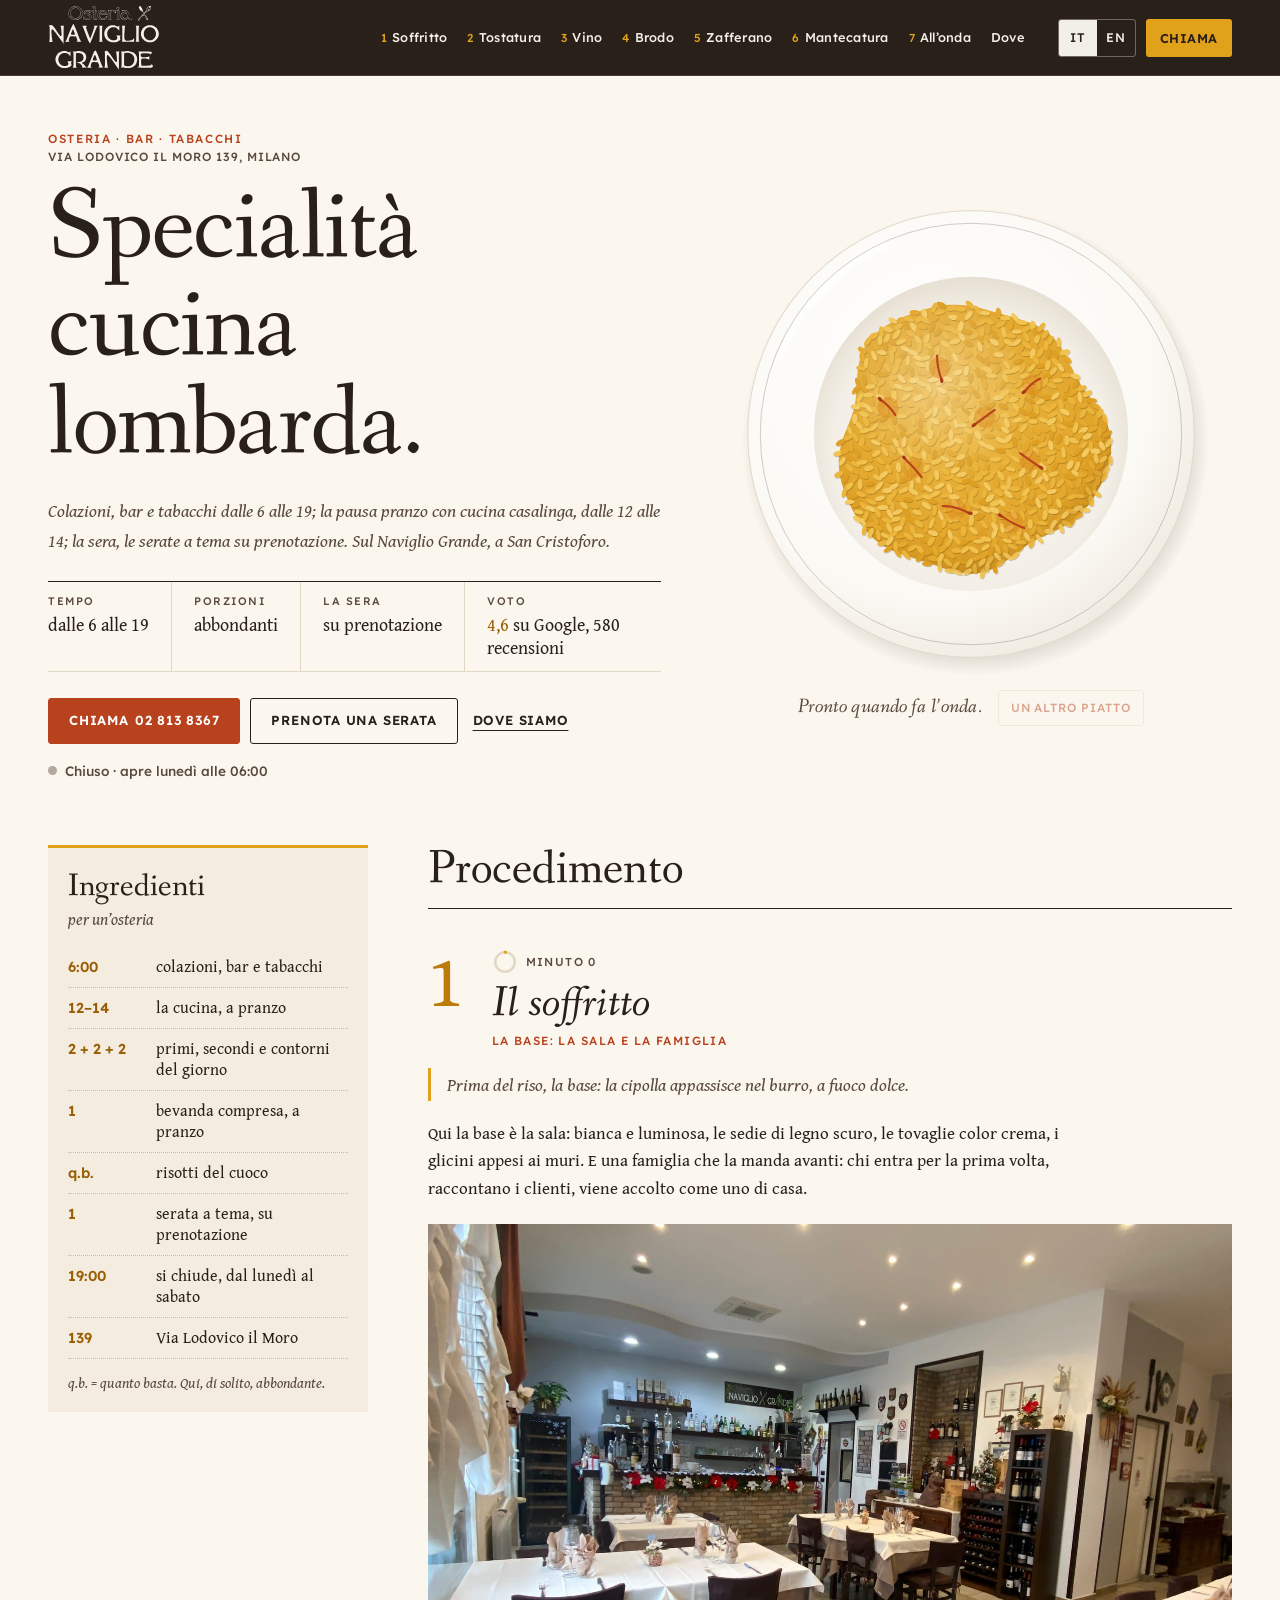
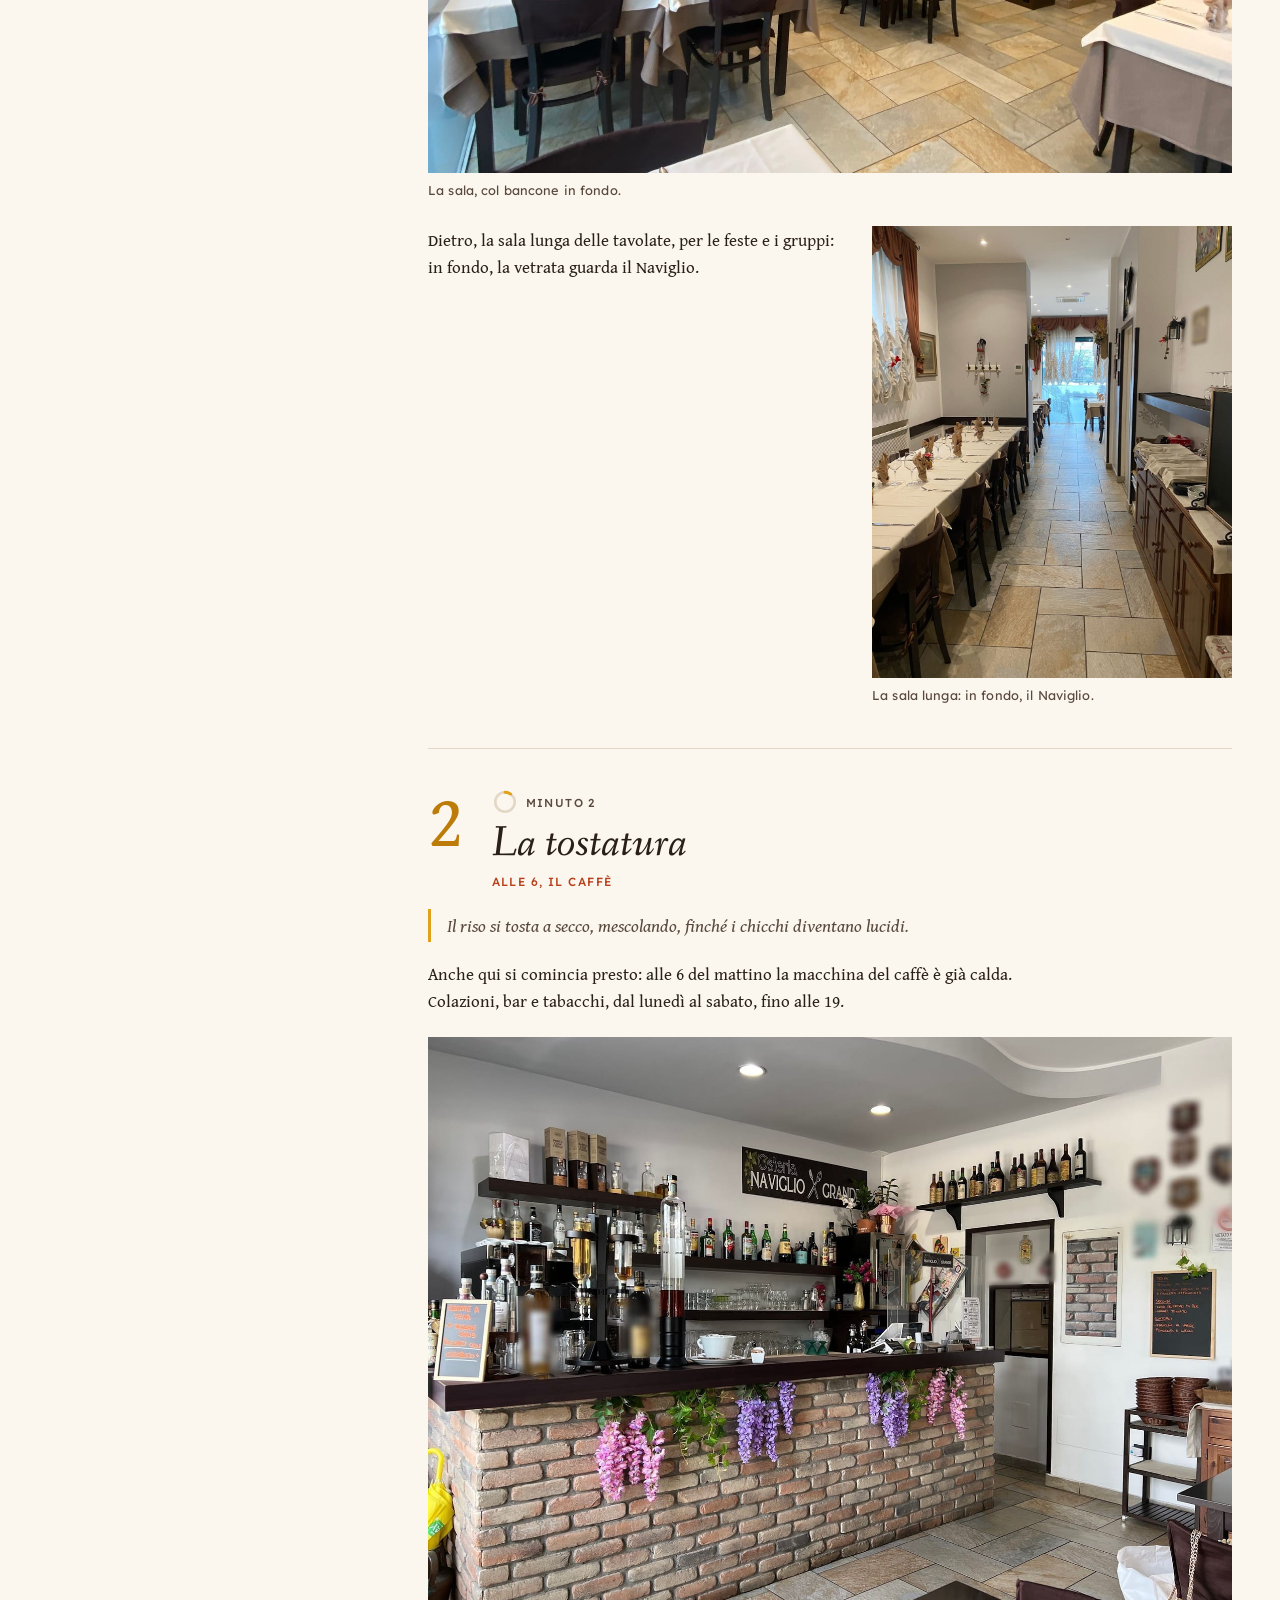
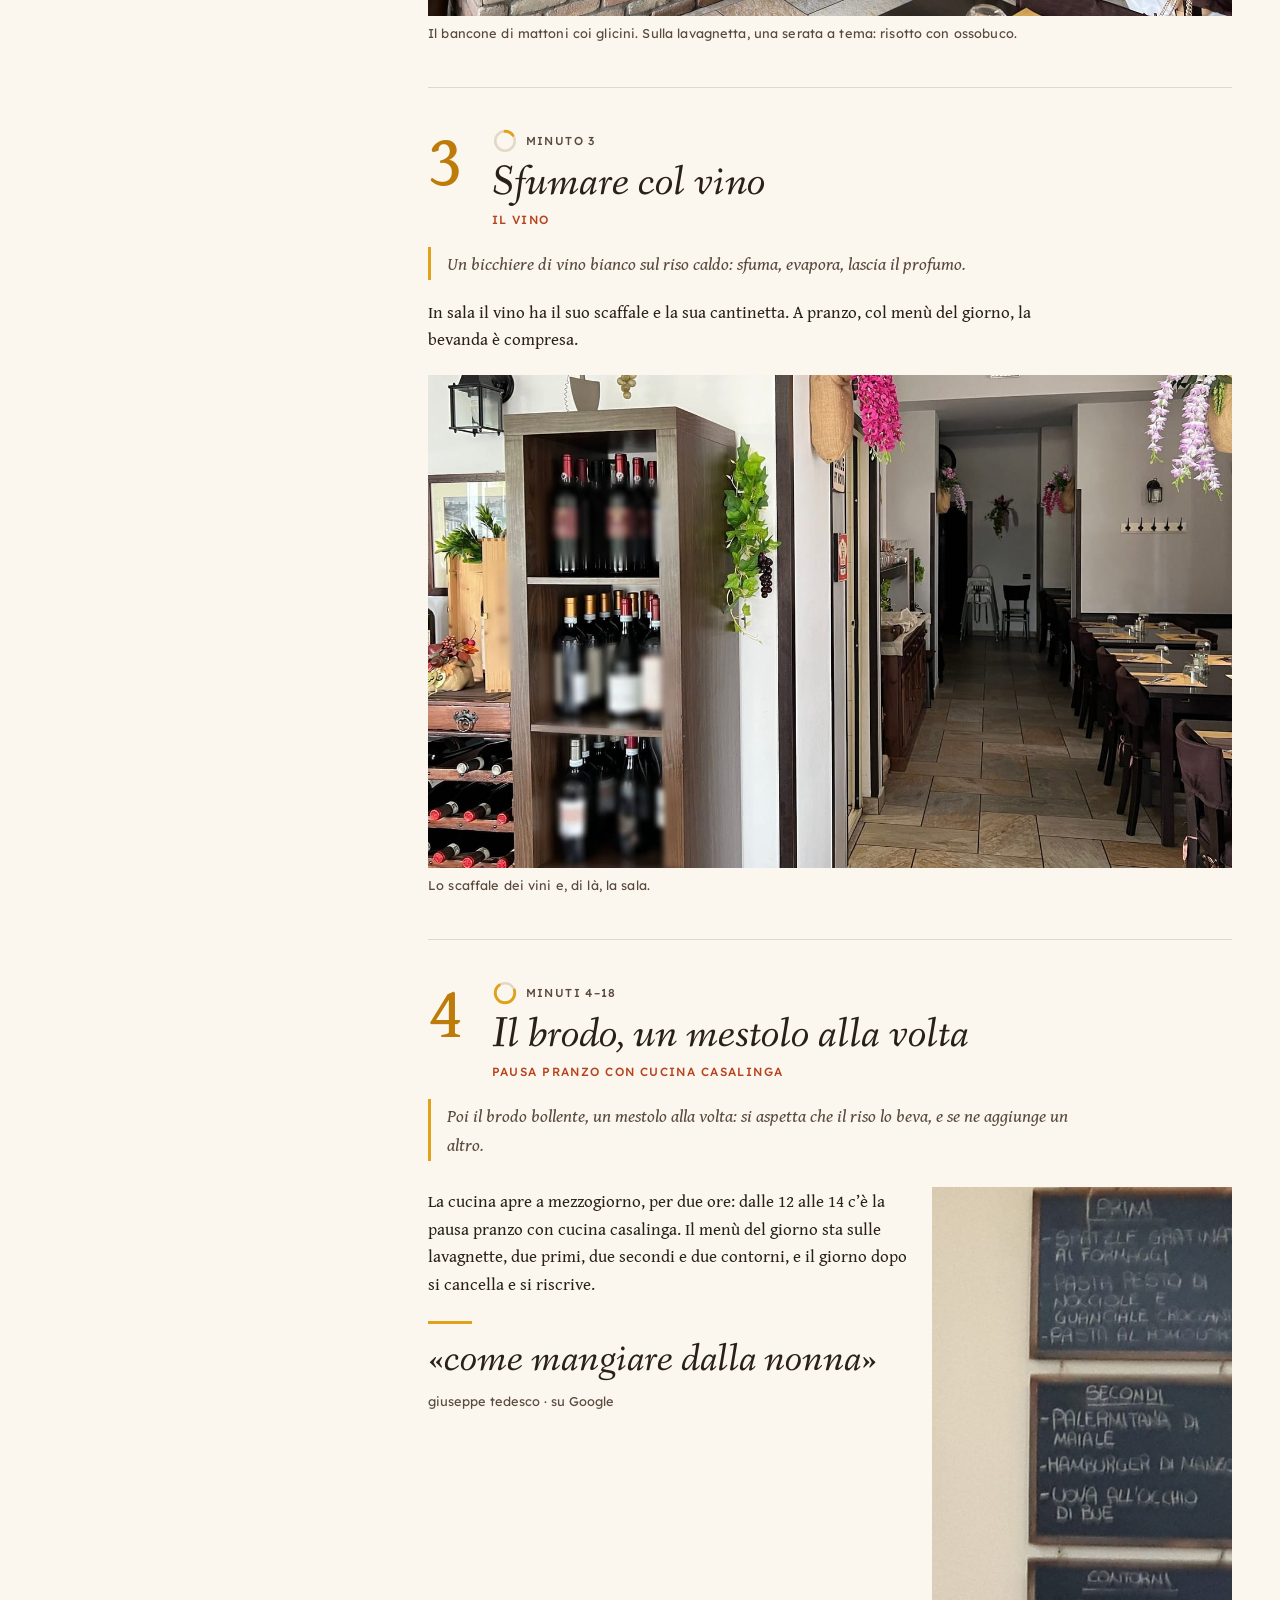
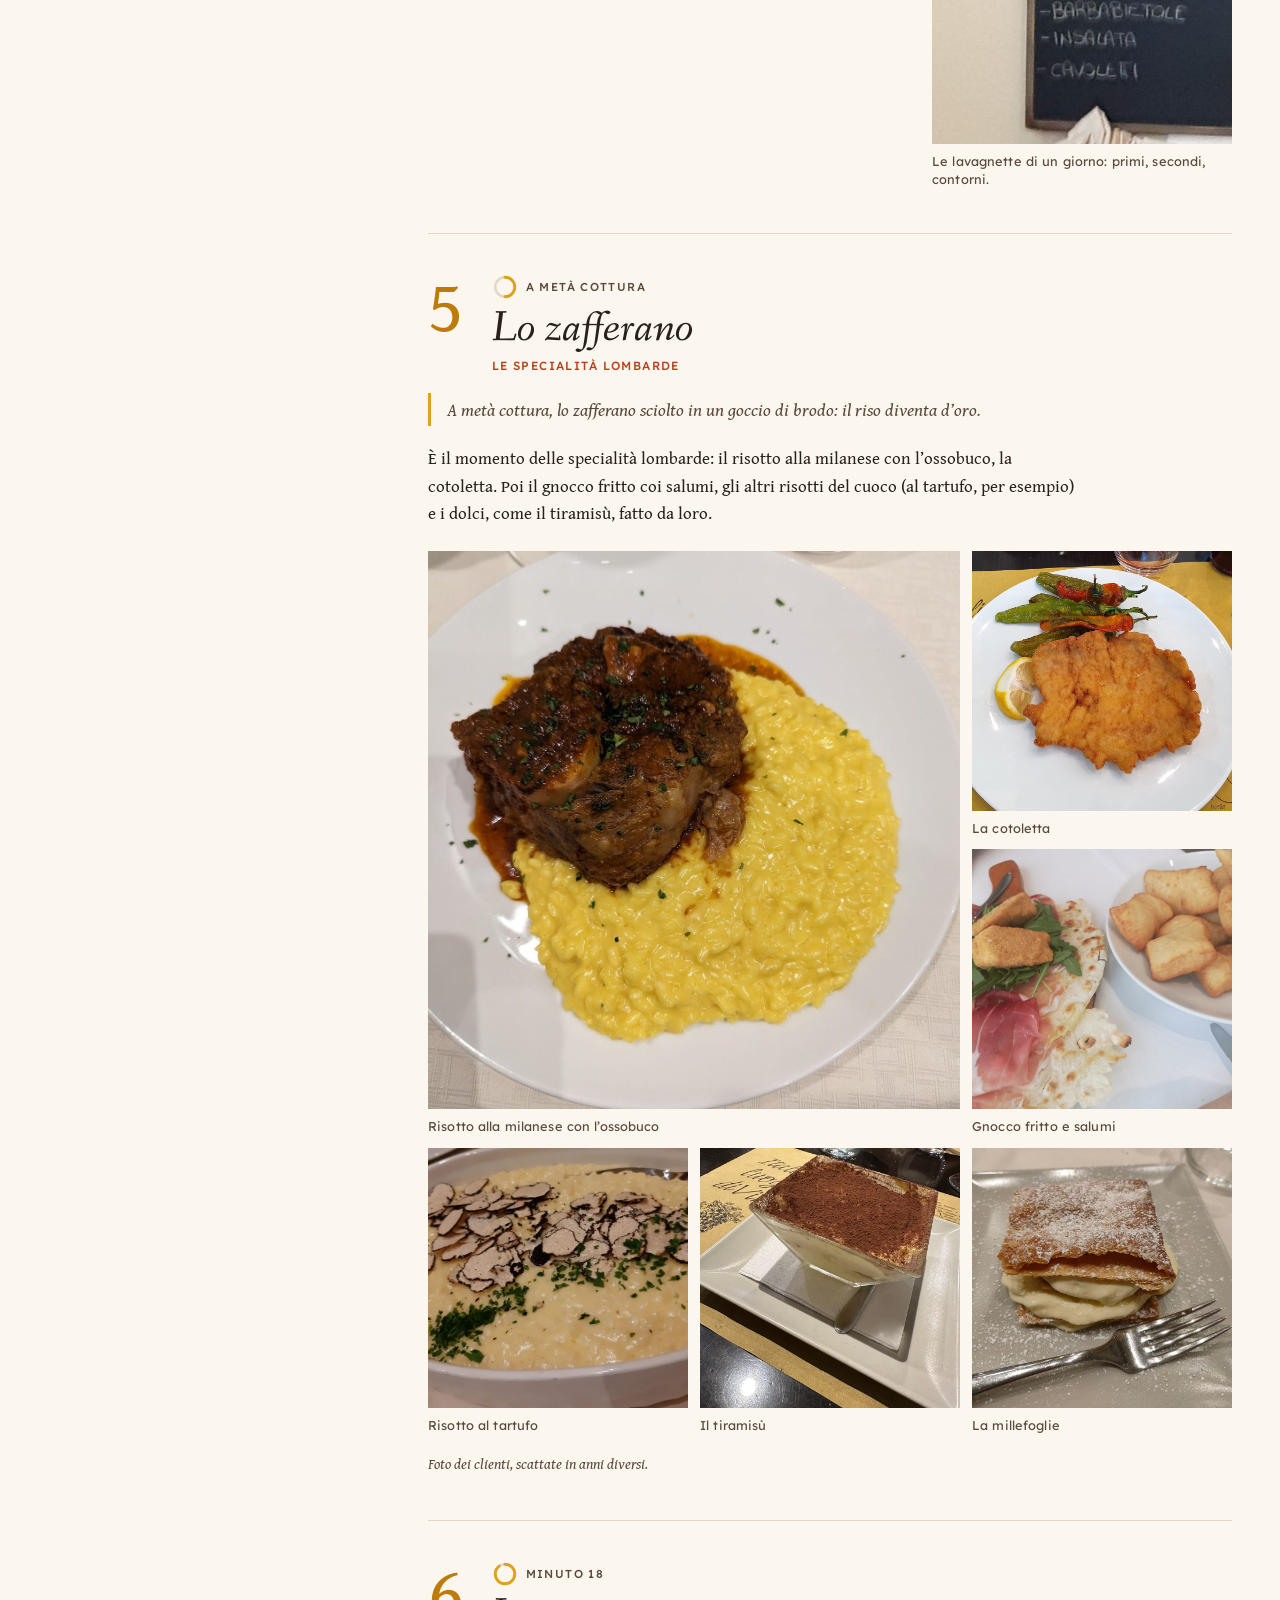
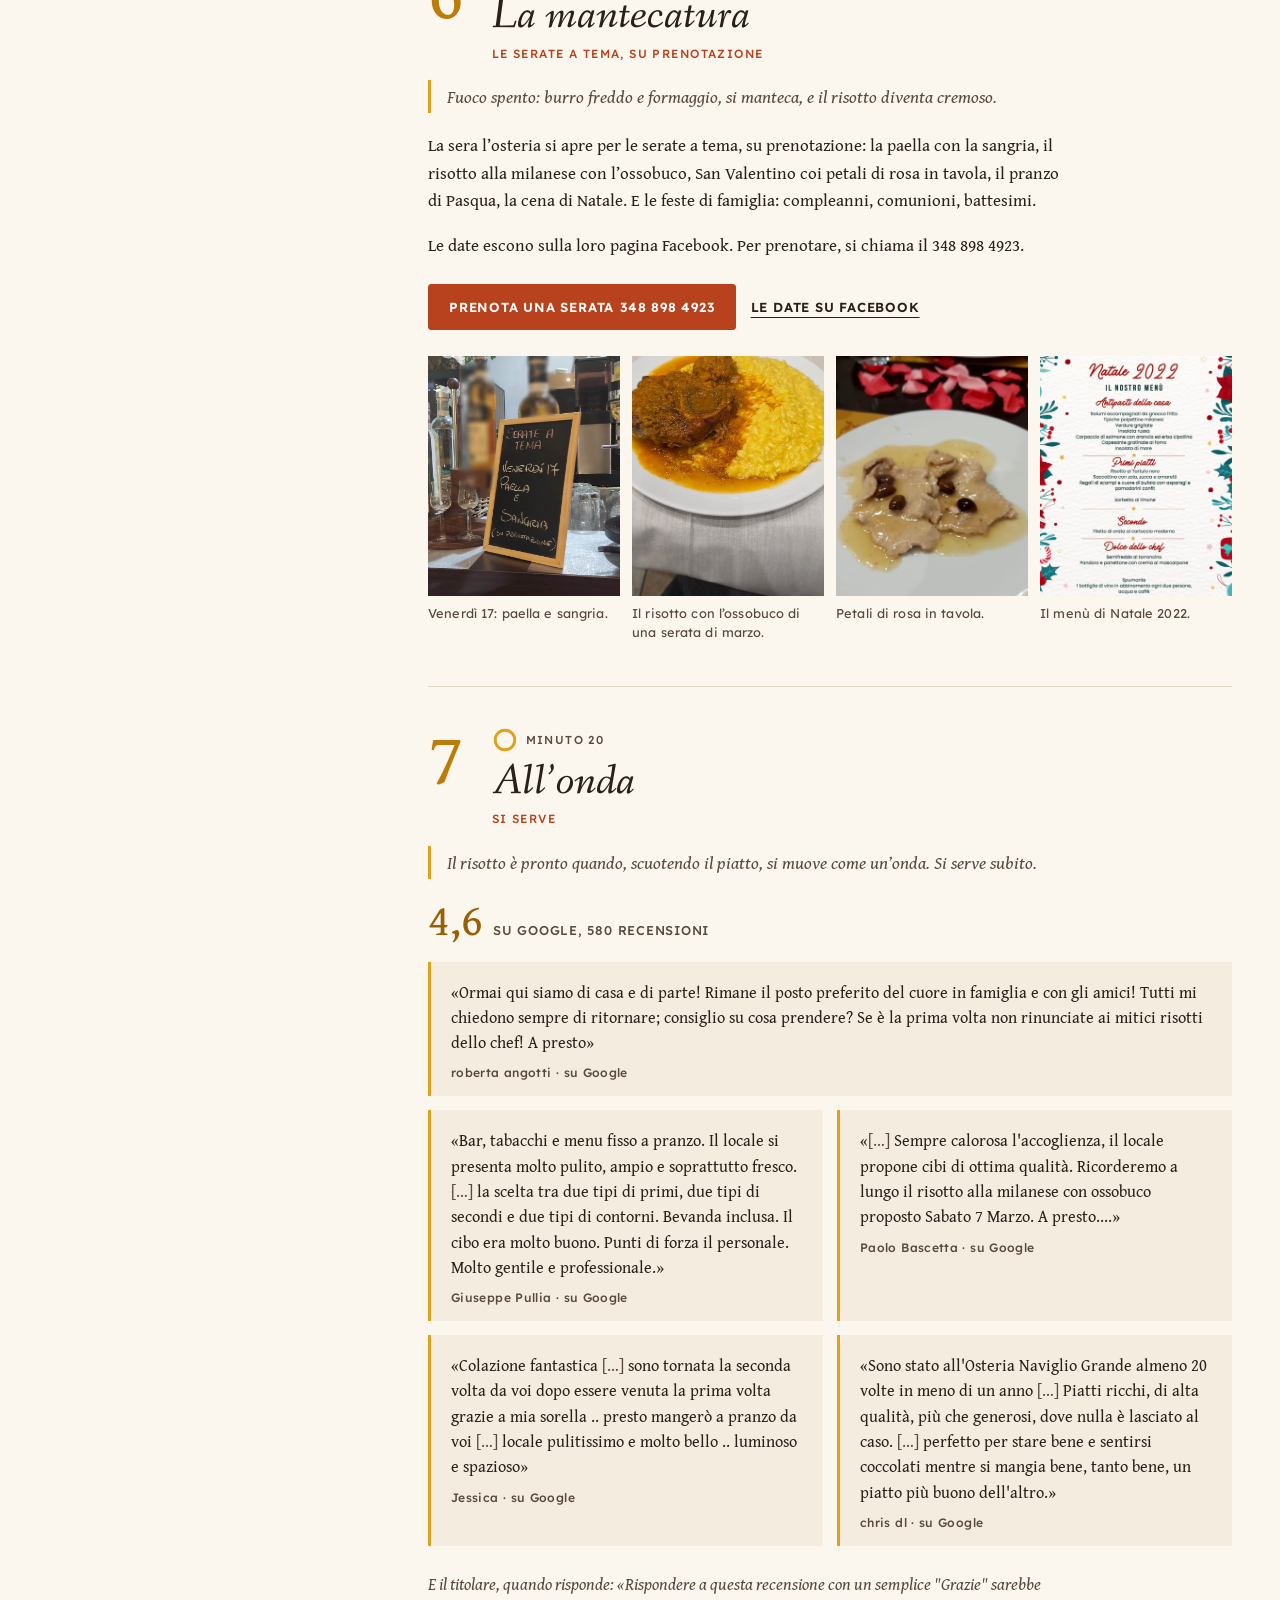
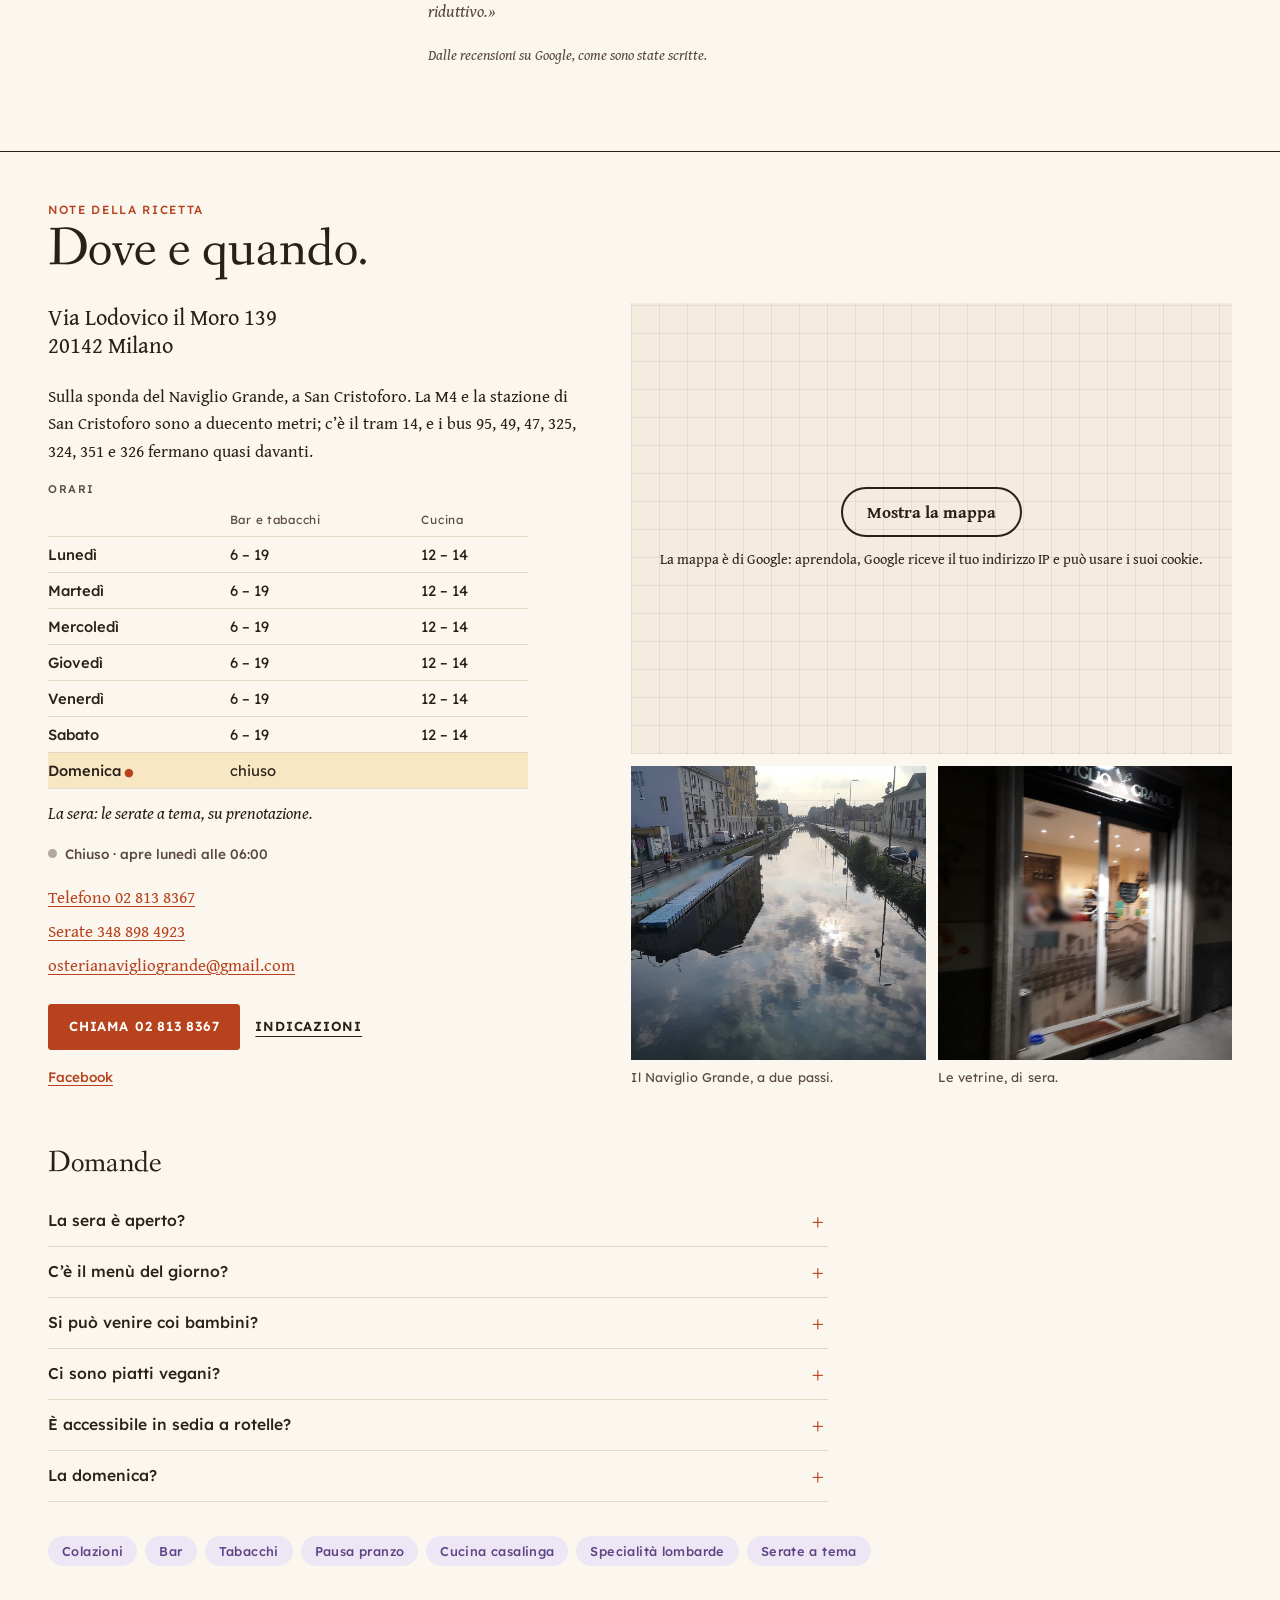
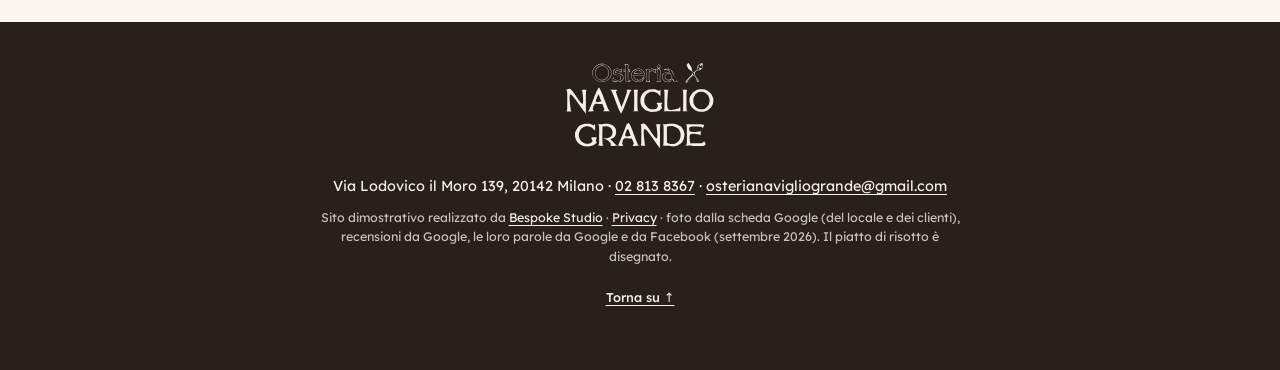
==== commit dac43130: "Privacy e pulizia: caratteri sul sito, mappa al clic, informativa, noindex - caratteri copiati nel s" ====
--- a/index.html
+++ b/index.html
@@ -3,6 +3,7 @@
 <head>
 <meta charset="utf-8">
 <meta name="viewport" content="width=device-width, initial-scale=1">
+<meta name="robots" content="noindex">
 <script>(function(){var r=document.documentElement;r.classList.remove('no-js');
 /* la firma: finché main.js non parte il riso è bianco e lo zafferano non è ancora caduto; se il codice non arriva, dopo 2,5 s la pagina va allo stato finale */
 try{if(!matchMedia('(prefers-reduced-motion: reduce)').matches){r.classList.add('firma-attesa');window.__attesaPiatto=setTimeout(function(){r.classList.remove('firma-attesa')},2500)}}catch(e){}})()</script>
@@ -20,15 +21,61 @@
 <link rel="icon" href="img/favicon.svg" type="image/svg+xml">
 <link rel="icon" href="img/favicon-32.png" sizes="32x32" type="image/png">
 <link rel="apple-touch-icon" href="img/apple-touch-icon.png">
-<link rel="preconnect" href="https://fonts.googleapis.com">
-<link rel="preconnect" href="https://fonts.gstatic.com" crossorigin>
-<link href="https://fonts.googleapis.com/css2?family=Fanwood+Text:ital@0;1&amp;family=Gentium+Book+Plus:ital,wght@0,400;0,700;1,400&amp;family=Lexend+Deca:wght@400;500;600&amp;display=swap" rel="stylesheet">
+<link rel="stylesheet" href="fonts/fonts.css?v=1">
 <link rel="stylesheet" href="css/styles.css?v=1">
 <script src="https://cdn.jsdelivr.net/npm/gsap@3.12.5/dist/gsap.min.js" defer></script>
 <script src="https://cdn.jsdelivr.net/npm/gsap@3.12.5/dist/ScrollTrigger.min.js" defer></script>
 <script src="js/main.js?v=1" defer></script>
 <script type="application/ld+json">
-{"@context":"https://schema.org","@type":"Restaurant","name":"Osteria Naviglio Grande","alternateName":"Osteria Naviglio Grande - Tabacchi - Tavola calda - Bar","description":"Osteria con bar e tabacchi sul Naviglio Grande, a San Cristoforo: colazioni dalle 6, pausa pranzo con cucina casalinga dalle 12 alle 14, specialità lombarde e serate a tema su prenotazione.","slogan":"Specialità cucina lombarda.","url":"https://rotenzark.github.io/osteria-naviglio-grande/","image":"https://rotenzark.github.io/osteria-naviglio-grande/img/og.jpg","telephone":"+39 02 813 8367","email":"osterianavigliogrande@gmail.com","servesCuisine":["Lombarda","Italiana","Cucina casalinga"],"acceptsReservations":"True","address":{"@type":"PostalAddress","streetAddress":"Via Lodovico il Moro 139","postalCode":"20142","addressLocality":"Milano","addressRegion":"MI","addressCountry":"IT"},"geo":{"@type":"GeoCoordinates","latitude":45.4418932,"longitude":9.1324503},"openingHoursSpecification":[{"@type":"OpeningHoursSpecification","dayOfWeek":["Monday","Tuesday","Wednesday","Thursday","Friday","Saturday"],"opens":"06:00","closes":"19:00"}],"aggregateRating":{"@type":"AggregateRating","ratingValue":"4.6","reviewCount":"580","bestRating":"5"},"sameAs":["https://www.facebook.com/p/Osteria-Naviglio-Grande-100054424783413/"]}
+{
+  "@context": "https://schema.org",
+  "@type": "Restaurant",
+  "name": "Osteria Naviglio Grande",
+  "alternateName": "Osteria Naviglio Grande - Tabacchi - Tavola calda - Bar",
+  "description": "Osteria con bar e tabacchi sul Naviglio Grande, a San Cristoforo: colazioni dalle 6, pausa pranzo con cucina casalinga dalle 12 alle 14, specialità lombarde e serate a tema su prenotazione.",
+  "slogan": "Specialità cucina lombarda.",
+  "url": "https://rotenzark.github.io/osteria-naviglio-grande/",
+  "image": "https://rotenzark.github.io/osteria-naviglio-grande/img/og.jpg",
+  "telephone": "+39 02 813 8367",
+  "email": "osterianavigliogrande@gmail.com",
+  "servesCuisine": [
+    "Lombarda",
+    "Italiana",
+    "Cucina casalinga"
+  ],
+  "acceptsReservations": "True",
+  "address": {
+    "@type": "PostalAddress",
+    "streetAddress": "Via Lodovico il Moro 139",
+    "postalCode": "20142",
+    "addressLocality": "Milano",
+    "addressRegion": "MI",
+    "addressCountry": "IT"
+  },
+  "geo": {
+    "@type": "GeoCoordinates",
+    "latitude": 45.4418932,
+    "longitude": 9.1324503
+  },
+  "openingHoursSpecification": [
+    {
+      "@type": "OpeningHoursSpecification",
+      "dayOfWeek": [
+        "Monday",
+        "Tuesday",
+        "Wednesday",
+        "Thursday",
+        "Friday",
+        "Saturday"
+      ],
+      "opens": "06:00",
+      "closes": "19:00"
+    }
+  ],
+  "sameAs": [
+    "https://www.facebook.com/p/Osteria-Naviglio-Grande-100054424783413/"
+  ]
+}
 </script>
 <script type="application/ld+json">
 {"@context":"https://schema.org","@type":"FAQPage","mainEntity":[
@@ -1081,11 +1128,11 @@
         <p class="onda__voto reveal"><b>4,6</b> <span data-i18n="r.voto">su Google, 580 recensioni</span></p>
         <div class="recensioni">
           <blockquote class="recensione reveal">
-            <p>«Ormai qui siamo di casa e di parte! Rimane il posto preferito del cuore in famiglia e con gli amici! Tutti mi chiedono sempre di ritornare; consiglio su cosa prendere? Se è la prima volta non rinunciate ai mitici risotti dello chef! A presto»</p>
+            <p lang="it">«Ormai qui siamo di casa e di parte! Rimane il posto preferito del cuore in famiglia e con gli amici! Tutti mi chiedono sempre di ritornare; consiglio su cosa prendere? Se è la prima volta non rinunciate ai mitici risotti dello chef! A presto»</p>
             <footer>roberta angotti · <span data-i18n="r.google">su Google</span></footer>
           </blockquote>
           <blockquote class="recensione reveal">
-            <p>«Bar, tabacchi e menu fisso a pranzo. Il locale si presenta molto pulito, ampio e soprattutto fresco. <span class="taglio">[…]</span> la scelta tra due tipi di primi, due tipi di secondi e due tipi di contorni. Bevanda inclusa. Il cibo era molto buono. Punti di forza il personale. Molto gentile e professionale.»</p>
+            <p lang="it">«Bar, tabacchi e menu fisso a pranzo. Il locale si presenta molto pulito, ampio e soprattutto fresco. <span class="taglio">[…]</span> la scelta tra due tipi di primi, due tipi di secondi e due tipi di contorni. Bevanda inclusa. Il cibo era molto buono. Punti di forza il personale. Molto gentile e professionale.»</p>
             <footer>Giuseppe Pullia · <span data-i18n="r.google">su Google</span></footer>
           </blockquote>
           <blockquote class="recensione reveal">
@@ -1097,7 +1144,7 @@
             <footer>Jessica · <span data-i18n="r.google">su Google</span></footer>
           </blockquote>
           <blockquote class="recensione reveal">
-            <p>«Sono stato all'Osteria Naviglio Grande almeno 20 volte in meno di un anno <span class="taglio">[…]</span> Piatti ricchi, di alta qualità, più che generosi, dove nulla è lasciato al caso. <span class="taglio">[…]</span> perfetto per stare bene e sentirsi coccolati mentre si mangia bene, tanto bene, un piatto più buono dell'altro.»</p>
+            <p lang="it">«Sono stato all'Osteria Naviglio Grande almeno 20 volte in meno di un anno <span class="taglio">[…]</span> Piatti ricchi, di alta qualità, più che generosi, dove nulla è lasciato al caso. <span class="taglio">[…]</span> perfetto per stare bene e sentirsi coccolati mentre si mangia bene, tanto bene, un piatto più buono dell'altro.»</p>
             <footer>chris dl · <span data-i18n="r.google">su Google</span></footer>
           </blockquote>
         </div>
@@ -1145,7 +1192,7 @@
       </div>
       <div class="dove__vista reveal">
         <div class="mappa">
-          <iframe title="Mappa: Osteria Naviglio Grande, Via Lodovico il Moro 139, Milano" data-i18n-title="w.mappa" src="https://maps.google.com/maps?q=Osteria%20Naviglio%20Grande%2C%20Via%20Lodovico%20il%20Moro%20139%2C%20Milano&amp;z=16&amp;output=embed" width="600" height="420" loading="lazy" referrerpolicy="no-referrer-when-downgrade"></iframe>
+          <div class="mappa-clic" data-mappa-clic style="--mappa-h: 420px"><template><iframe title="Mappa: Osteria Naviglio Grande, Via Lodovico il Moro 139, Milano" data-i18n-title="w.mappa" src="https://maps.google.com/maps?q=Osteria%20Naviglio%20Grande%2C%20Via%20Lodovico%20il%20Moro%20139%2C%20Milano&amp;z=16&amp;output=embed" width="600" height="420" loading="lazy" referrerpolicy="no-referrer-when-downgrade"></iframe></template><div class="mappa-clic__velo"><a class="mappa-clic__btn" href="https://www.google.com/maps/dir/?api=1&amp;destination=Osteria+Naviglio+Grande,+Via+Lodovico+il+Moro+139,+Milano" target="_blank" rel="noopener">Mostra la mappa</a><p class="mappa-clic__nota">La mappa è di Google: aprendola, Google riceve il tuo indirizzo IP e può usare i suoi cookie.</p></div></div>
         </div>
         <div class="dove__foto">
           <figure><button type="button" class="foto" data-full="img/naviglio.jpg" aria-label="Ingrandisci la foto" data-i18n-aria="m.ingrandisci"><img src="img/naviglio.jpg" width="1080" height="1080" alt="Il Naviglio Grande visto dal ponte: l'acqua ferma col cielo riflesso, le case sulle due sponde." data-i18n-alt="a.naviglio"></button><figcaption data-i18n="w.cap1">Il Naviglio Grande, a due passi.</figcaption></figure>
@@ -1178,7 +1225,7 @@
 <footer class="piede">
   <a class="piede__marchio" href="#inizio" aria-label="Osteria Naviglio Grande, torna all'inizio" data-i18n-aria="m.top"><!--LOGO-PIEDE--><svg viewBox="0 0 465 270" fill="currentColor" aria-hidden="true" focusable="false"><use href="#logo-osteria"/></svg><!--/LOGO-PIEDE--></a>
   <p class="piede__dove">Via Lodovico il Moro 139, 20142 Milano · <a href="tel:+39028138367">02 813 8367</a> · <a href="mailto:osterianavigliogrande@gmail.com">osterianavigliogrande@gmail.com</a></p>
-  <p class="piede__cred" data-i18n="z.cred">Sito dimostrativo realizzato da <a href="https://bespokestud.io" rel="noopener">Bespoke Studio</a> · foto dalla scheda Google (del locale e dei clienti), recensioni da Google, le loro parole da Google e da Facebook (settembre 2026). Il piatto di risotto è disegnato.</p>
+  <p class="piede__cred" data-i18n="z.cred">Sito dimostrativo realizzato da <a href="https://bespokestud.io" rel="noopener">Bespoke Studio</a> · <a href="privacy.html">Privacy</a> · foto dalla scheda Google (del locale e dei clienti), recensioni da Google, le loro parole da Google e da Facebook (settembre 2026). Il piatto di risotto è disegnato.</p>
   <p><a class="piede__su" href="#inizio" data-i18n="z.su">Torna su ↑</a></p>
 </footer>
 
@@ -1187,5 +1234,6 @@
   <img id="lightboxImg" src="" alt="">
 </div>
 
+<script src="js/mappa-clic.js?v=1" defer></script>
 </body>
 </html>
--- a/fonts/fonts.css
+++ b/fonts/fonts.css
@@ -0,0 +1,307 @@
+/* Caratteri ospitati sul sito: nessuna richiesta a Google Fonts o Fontshare (giro privacy 1/10/2026). Licenze in LICENSE.txt. */
+/* latin-ext */
+@font-face {
+  font-family: 'Fanwood Text';
+  font-style: italic;
+  font-weight: 400;
+  font-display: swap;
+  src: url(fanwoodtext-v17-3XFzErwl05Ad_vSCF6Fq7xX2R-zV_Plybg.woff2) format('woff2');
+  unicode-range: U+0100-02BA, U+02BD-02C5, U+02C7-02CC, U+02CE-02D7, U+02DD-02FF, U+0304, U+0308, U+0329, U+1D00-1DBF, U+1E00-1E9F, U+1EF2-1EFF, U+2020, U+20A0-20AB, U+20AD-20C0, U+2113, U+2C60-2C7F, U+A720-A7FF;
+}
+/* latin */
+@font-face {
+  font-family: 'Fanwood Text';
+  font-style: italic;
+  font-weight: 400;
+  font-display: swap;
+  src: url(fanwoodtext-v17-3XFzErwl05Ad_vSCF6Fq7xX2R-zb_Pk.woff2) format('woff2');
+  unicode-range: U+0000-00FF, U+0131, U+0152-0153, U+02BB-02BC, U+02C6, U+02DA, U+02DC, U+0304, U+0308, U+0329, U+2000-206F, U+20AC, U+2122, U+2191, U+2193, U+2212, U+2215, U+FEFF, U+FFFD;
+}
+/* latin-ext */
+@font-face {
+  font-family: 'Fanwood Text';
+  font-style: normal;
+  font-weight: 400;
+  font-display: swap;
+  src: url(fanwoodtext-v17-3XFtErwl05Ad_vSCF6Fq7xX2TNzZ5P0.woff2) format('woff2');
+  unicode-range: U+0100-02BA, U+02BD-02C5, U+02C7-02CC, U+02CE-02D7, U+02DD-02FF, U+0304, U+0308, U+0329, U+1D00-1DBF, U+1E00-1E9F, U+1EF2-1EFF, U+2020, U+20A0-20AB, U+20AD-20C0, U+2113, U+2C60-2C7F, U+A720-A7FF;
+}
+/* latin */
+@font-face {
+  font-family: 'Fanwood Text';
+  font-style: normal;
+  font-weight: 400;
+  font-display: swap;
+  src: url(fanwoodtext-v17-3XFtErwl05Ad_vSCF6Fq7xX2QtzZ.woff2) format('woff2');
+  unicode-range: U+0000-00FF, U+0131, U+0152-0153, U+02BB-02BC, U+02C6, U+02DA, U+02DC, U+0304, U+0308, U+0329, U+2000-206F, U+20AC, U+2122, U+2191, U+2193, U+2212, U+2215, U+FEFF, U+FFFD;
+}
+/* cyrillic-ext */
+@font-face {
+  font-family: 'Gentium Book Plus';
+  font-style: italic;
+  font-weight: 400;
+  font-display: swap;
+  src: url(gentiumbookplus-v1-vEFN2-RHBgUK5fbjKxRpbBtJPyRpocKdT7zmqfPV.woff2) format('woff2');
+  unicode-range: U+0460-052F, U+1C80-1C8A, U+20B4, U+2DE0-2DFF, U+A640-A69F, U+FE2E-FE2F;
+}
+/* cyrillic */
+@font-face {
+  font-family: 'Gentium Book Plus';
+  font-style: italic;
+  font-weight: 400;
+  font-display: swap;
+  src: url(gentiumbookplus-v1-vEFN2-RHBgUK5fbjKxRpbBtJPyRpocKdT7XmqfPV.woff2) format('woff2');
+  unicode-range: U+0301, U+0400-045F, U+0490-0491, U+04B0-04B1, U+2116;
+}
+/* greek-ext */
+@font-face {
+  font-family: 'Gentium Book Plus';
+  font-style: italic;
+  font-weight: 400;
+  font-display: swap;
+  src: url(gentiumbookplus-v1-vEFN2-RHBgUK5fbjKxRpbBtJPyRpocKdT73mqfPV.woff2) format('woff2');
+  unicode-range: U+1F00-1FFF;
+}
+/* greek */
+@font-face {
+  font-family: 'Gentium Book Plus';
+  font-style: italic;
+  font-weight: 400;
+  font-display: swap;
+  src: url(gentiumbookplus-v1-vEFN2-RHBgUK5fbjKxRpbBtJPyRpocKdT7LmqfPV.woff2) format('woff2');
+  unicode-range: U+0370-0377, U+037A-037F, U+0384-038A, U+038C, U+038E-03A1, U+03A3-03FF;
+}
+/* vietnamese */
+@font-face {
+  font-family: 'Gentium Book Plus';
+  font-style: italic;
+  font-weight: 400;
+  font-display: swap;
+  src: url(gentiumbookplus-v1-vEFN2-RHBgUK5fbjKxRpbBtJPyRpocKdT77mqfPV.woff2) format('woff2');
+  unicode-range: U+0102-0103, U+0110-0111, U+0128-0129, U+0168-0169, U+01A0-01A1, U+01AF-01B0, U+0300-0301, U+0303-0304, U+0308-0309, U+0323, U+0329, U+1EA0-1EF9, U+20AB;
+}
+/* latin-ext */
+@font-face {
+  font-family: 'Gentium Book Plus';
+  font-style: italic;
+  font-weight: 400;
+  font-display: swap;
+  src: url(gentiumbookplus-v1-vEFN2-RHBgUK5fbjKxRpbBtJPyRpocKdT7_mqfPV.woff2) format('woff2');
+  unicode-range: U+0100-02BA, U+02BD-02C5, U+02C7-02CC, U+02CE-02D7, U+02DD-02FF, U+0304, U+0308, U+0329, U+1D00-1DBF, U+1E00-1E9F, U+1EF2-1EFF, U+2020, U+20A0-20AB, U+20AD-20C0, U+2113, U+2C60-2C7F, U+A720-A7FF;
+}
+/* latin */
+@font-face {
+  font-family: 'Gentium Book Plus';
+  font-style: italic;
+  font-weight: 400;
+  font-display: swap;
+  src: url(gentiumbookplus-v1-vEFN2-RHBgUK5fbjKxRpbBtJPyRpocKdT7HmqQ.woff2) format('woff2');
+  unicode-range: U+0000-00FF, U+0131, U+0152-0153, U+02BB-02BC, U+02C6, U+02DA, U+02DC, U+0304, U+0308, U+0329, U+2000-206F, U+20AC, U+2122, U+2191, U+2193, U+2212, U+2215, U+FEFF, U+FFFD;
+}
+/* cyrillic-ext */
+@font-face {
+  font-family: 'Gentium Book Plus';
+  font-style: normal;
+  font-weight: 400;
+  font-display: swap;
+  src: url(gentiumbookplus-v1-vEFL2-RHBgUK5fbjKxRpbBtJPyRpocKVf7P-rQ.woff2) format('woff2');
+  unicode-range: U+0460-052F, U+1C80-1C8A, U+20B4, U+2DE0-2DFF, U+A640-A69F, U+FE2E-FE2F;
+}
+/* cyrillic */
+@font-face {
+  font-family: 'Gentium Book Plus';
+  font-style: normal;
+  font-weight: 400;
+  font-display: swap;
+  src: url(gentiumbookplus-v1-vEFL2-RHBgUK5fbjKxRpbBtJPyRpocKcf7P-rQ.woff2) format('woff2');
+  unicode-range: U+0301, U+0400-045F, U+0490-0491, U+04B0-04B1, U+2116;
+}
+/* greek-ext */
+@font-face {
+  font-family: 'Gentium Book Plus';
+  font-style: normal;
+  font-weight: 400;
+  font-display: swap;
+  src: url(gentiumbookplus-v1-vEFL2-RHBgUK5fbjKxRpbBtJPyRpocKUf7P-rQ.woff2) format('woff2');
+  unicode-range: U+1F00-1FFF;
+}
+/* greek */
+@font-face {
+  font-family: 'Gentium Book Plus';
+  font-style: normal;
+  font-weight: 400;
+  font-display: swap;
+  src: url(gentiumbookplus-v1-vEFL2-RHBgUK5fbjKxRpbBtJPyRpocKbf7P-rQ.woff2) format('woff2');
+  unicode-range: U+0370-0377, U+037A-037F, U+0384-038A, U+038C, U+038E-03A1, U+03A3-03FF;
+}
+/* vietnamese */
+@font-face {
+  font-family: 'Gentium Book Plus';
+  font-style: normal;
+  font-weight: 400;
+  font-display: swap;
+  src: url(gentiumbookplus-v1-vEFL2-RHBgUK5fbjKxRpbBtJPyRpocKXf7P-rQ.woff2) format('woff2');
+  unicode-range: U+0102-0103, U+0110-0111, U+0128-0129, U+0168-0169, U+01A0-01A1, U+01AF-01B0, U+0300-0301, U+0303-0304, U+0308-0309, U+0323, U+0329, U+1EA0-1EF9, U+20AB;
+}
+/* latin-ext */
+@font-face {
+  font-family: 'Gentium Book Plus';
+  font-style: normal;
+  font-weight: 400;
+  font-display: swap;
+  src: url(gentiumbookplus-v1-vEFL2-RHBgUK5fbjKxRpbBtJPyRpocKWf7P-rQ.woff2) format('woff2');
+  unicode-range: U+0100-02BA, U+02BD-02C5, U+02C7-02CC, U+02CE-02D7, U+02DD-02FF, U+0304, U+0308, U+0329, U+1D00-1DBF, U+1E00-1E9F, U+1EF2-1EFF, U+2020, U+20A0-20AB, U+20AD-20C0, U+2113, U+2C60-2C7F, U+A720-A7FF;
+}
+/* latin */
+@font-face {
+  font-family: 'Gentium Book Plus';
+  font-style: normal;
+  font-weight: 400;
+  font-display: swap;
+  src: url(gentiumbookplus-v1-vEFL2-RHBgUK5fbjKxRpbBtJPyRpocKYf7M.woff2) format('woff2');
+  unicode-range: U+0000-00FF, U+0131, U+0152-0153, U+02BB-02BC, U+02C6, U+02DA, U+02DC, U+0304, U+0308, U+0329, U+2000-206F, U+20AC, U+2122, U+2191, U+2193, U+2212, U+2215, U+FEFF, U+FFFD;
+}
+/* cyrillic-ext */
+@font-face {
+  font-family: 'Gentium Book Plus';
+  font-style: normal;
+  font-weight: 700;
+  font-display: swap;
+  src: url(gentiumbookplus-v1-vEFO2-RHBgUK5fbjKxRpbBtJPyRpocojWqbMjM7sfA.woff2) format('woff2');
+  unicode-range: U+0460-052F, U+1C80-1C8A, U+20B4, U+2DE0-2DFF, U+A640-A69F, U+FE2E-FE2F;
+}
+/* cyrillic */
+@font-face {
+  font-family: 'Gentium Book Plus';
+  font-style: normal;
+  font-weight: 700;
+  font-display: swap;
+  src: url(gentiumbookplus-v1-vEFO2-RHBgUK5fbjKxRpbBtJPyRpocojWqbFjM7sfA.woff2) format('woff2');
+  unicode-range: U+0301, U+0400-045F, U+0490-0491, U+04B0-04B1, U+2116;
+}
+/* greek-ext */
+@font-face {
+  font-family: 'Gentium Book Plus';
+  font-style: normal;
+  font-weight: 700;
+  font-display: swap;
+  src: url(gentiumbookplus-v1-vEFO2-RHBgUK5fbjKxRpbBtJPyRpocojWqbNjM7sfA.woff2) format('woff2');
+  unicode-range: U+1F00-1FFF;
+}
+/* greek */
+@font-face {
+  font-family: 'Gentium Book Plus';
+  font-style: normal;
+  font-weight: 700;
+  font-display: swap;
+  src: url(gentiumbookplus-v1-vEFO2-RHBgUK5fbjKxRpbBtJPyRpocojWqbCjM7sfA.woff2) format('woff2');
+  unicode-range: U+0370-0377, U+037A-037F, U+0384-038A, U+038C, U+038E-03A1, U+03A3-03FF;
+}
+/* vietnamese */
+@font-face {
+  font-family: 'Gentium Book Plus';
+  font-style: normal;
+  font-weight: 700;
+  font-display: swap;
+  src: url(gentiumbookplus-v1-vEFO2-RHBgUK5fbjKxRpbBtJPyRpocojWqbOjM7sfA.woff2) format('woff2');
+  unicode-range: U+0102-0103, U+0110-0111, U+0128-0129, U+0168-0169, U+01A0-01A1, U+01AF-01B0, U+0300-0301, U+0303-0304, U+0308-0309, U+0323, U+0329, U+1EA0-1EF9, U+20AB;
+}
+/* latin-ext */
+@font-face {
+  font-family: 'Gentium Book Plus';
+  font-style: normal;
+  font-weight: 700;
+  font-display: swap;
+  src: url(gentiumbookplus-v1-vEFO2-RHBgUK5fbjKxRpbBtJPyRpocojWqbPjM7sfA.woff2) format('woff2');
+  unicode-range: U+0100-02BA, U+02BD-02C5, U+02C7-02CC, U+02CE-02D7, U+02DD-02FF, U+0304, U+0308, U+0329, U+1D00-1DBF, U+1E00-1E9F, U+1EF2-1EFF, U+2020, U+20A0-20AB, U+20AD-20C0, U+2113, U+2C60-2C7F, U+A720-A7FF;
+}
+/* latin */
+@font-face {
+  font-family: 'Gentium Book Plus';
+  font-style: normal;
+  font-weight: 700;
+  font-display: swap;
+  src: url(gentiumbookplus-v1-vEFO2-RHBgUK5fbjKxRpbBtJPyRpocojWqbBjM4.woff2) format('woff2');
+  unicode-range: U+0000-00FF, U+0131, U+0152-0153, U+02BB-02BC, U+02C6, U+02DA, U+02DC, U+0304, U+0308, U+0329, U+2000-206F, U+20AC, U+2122, U+2191, U+2193, U+2212, U+2215, U+FEFF, U+FFFD;
+}
+/* vietnamese */
+@font-face {
+  font-family: 'Lexend Deca';
+  font-style: normal;
+  font-weight: 400;
+  font-display: swap;
+  src: url(lexenddeca-v25-K2F1fZFYk-dHSE0UPPuwQ5qoJy_KZA.woff2) format('woff2');
+  unicode-range: U+0102-0103, U+0110-0111, U+0128-0129, U+0168-0169, U+01A0-01A1, U+01AF-01B0, U+0300-0301, U+0303-0304, U+0308-0309, U+0323, U+0329, U+1EA0-1EF9, U+20AB;
+}
+/* latin-ext */
+@font-face {
+  font-family: 'Lexend Deca';
+  font-style: normal;
+  font-weight: 400;
+  font-display: swap;
+  src: url(lexenddeca-v25-K2F1fZFYk-dHSE0UPPuwQ5qpJy_KZA.woff2) format('woff2');
+  unicode-range: U+0100-02BA, U+02BD-02C5, U+02C7-02CC, U+02CE-02D7, U+02DD-02FF, U+0304, U+0308, U+0329, U+1D00-1DBF, U+1E00-1E9F, U+1EF2-1EFF, U+2020, U+20A0-20AB, U+20AD-20C0, U+2113, U+2C60-2C7F, U+A720-A7FF;
+}
+/* latin */
+@font-face {
+  font-family: 'Lexend Deca';
+  font-style: normal;
+  font-weight: 400;
+  font-display: swap;
+  src: url(lexenddeca-v25-K2F1fZFYk-dHSE0UPPuwQ5qnJy8.woff2) format('woff2');
+  unicode-range: U+0000-00FF, U+0131, U+0152-0153, U+02BB-02BC, U+02C6, U+02DA, U+02DC, U+0304, U+0308, U+0329, U+2000-206F, U+20AC, U+2122, U+2191, U+2193, U+2212, U+2215, U+FEFF, U+FFFD;
+}
+/* vietnamese */
+@font-face {
+  font-family: 'Lexend Deca';
+  font-style: normal;
+  font-weight: 500;
+  font-display: swap;
+  src: url(lexenddeca-v25-K2F1fZFYk-dHSE0UPPuwQ5qoJy_KZA.woff2) format('woff2');
+  unicode-range: U+0102-0103, U+0110-0111, U+0128-0129, U+0168-0169, U+01A0-01A1, U+01AF-01B0, U+0300-0301, U+0303-0304, U+0308-0309, U+0323, U+0329, U+1EA0-1EF9, U+20AB;
+}
+/* latin-ext */
+@font-face {
+  font-family: 'Lexend Deca';
+  font-style: normal;
+  font-weight: 500;
+  font-display: swap;
+  src: url(lexenddeca-v25-K2F1fZFYk-dHSE0UPPuwQ5qpJy_KZA.woff2) format('woff2');
+  unicode-range: U+0100-02BA, U+02BD-02C5, U+02C7-02CC, U+02CE-02D7, U+02DD-02FF, U+0304, U+0308, U+0329, U+1D00-1DBF, U+1E00-1E9F, U+1EF2-1EFF, U+2020, U+20A0-20AB, U+20AD-20C0, U+2113, U+2C60-2C7F, U+A720-A7FF;
+}
+/* latin */
+@font-face {
+  font-family: 'Lexend Deca';
+  font-style: normal;
+  font-weight: 500;
+  font-display: swap;
+  src: url(lexenddeca-v25-K2F1fZFYk-dHSE0UPPuwQ5qnJy8.woff2) format('woff2');
+  unicode-range: U+0000-00FF, U+0131, U+0152-0153, U+02BB-02BC, U+02C6, U+02DA, U+02DC, U+0304, U+0308, U+0329, U+2000-206F, U+20AC, U+2122, U+2191, U+2193, U+2212, U+2215, U+FEFF, U+FFFD;
+}
+/* vietnamese */
+@font-face {
+  font-family: 'Lexend Deca';
+  font-style: normal;
+  font-weight: 600;
+  font-display: swap;
+  src: url(lexenddeca-v25-K2F1fZFYk-dHSE0UPPuwQ5qoJy_KZA.woff2) format('woff2');
+  unicode-range: U+0102-0103, U+0110-0111, U+0128-0129, U+0168-0169, U+01A0-01A1, U+01AF-01B0, U+0300-0301, U+0303-0304, U+0308-0309, U+0323, U+0329, U+1EA0-1EF9, U+20AB;
+}
+/* latin-ext */
+@font-face {
+  font-family: 'Lexend Deca';
+  font-style: normal;
+  font-weight: 600;
+  font-display: swap;
+  src: url(lexenddeca-v25-K2F1fZFYk-dHSE0UPPuwQ5qpJy_KZA.woff2) format('woff2');
+  unicode-range: U+0100-02BA, U+02BD-02C5, U+02C7-02CC, U+02CE-02D7, U+02DD-02FF, U+0304, U+0308, U+0329, U+1D00-1DBF, U+1E00-1E9F, U+1EF2-1EFF, U+2020, U+20A0-20AB, U+20AD-20C0, U+2113, U+2C60-2C7F, U+A720-A7FF;
+}
+/* latin */
+@font-face {
+  font-family: 'Lexend Deca';
+  font-style: normal;
+  font-weight: 600;
+  font-display: swap;
+  src: url(lexenddeca-v25-K2F1fZFYk-dHSE0UPPuwQ5qnJy8.woff2) format('woff2');
+  unicode-range: U+0000-00FF, U+0131, U+0152-0153, U+02BB-02BC, U+02C6, U+02DA, U+02DC, U+0304, U+0308, U+0329, U+2000-206F, U+20AC, U+2122, U+2191, U+2193, U+2212, U+2215, U+FEFF, U+FFFD;
+}
--- a/css/styles.css
+++ b/css/styles.css
@@ -315,3 +315,12 @@
   .burger { display: none; }
   .testata__destra { margin-left: 6px; }
 }
+
+/*MAPPACLIC*/
+/* la mappa Google si carica solo al clic (giro privacy 1/10/2026) */
+.mappa-clic { display: flex; align-items: center; justify-content: center; width: 100%; height: 100%; min-height: var(--mappa-h, 320px); box-sizing: border-box; padding: 24px; text-align: center; background: repeating-linear-gradient(0deg, rgba(127, 127, 127, 0.14) 0 1px, transparent 1px 28px), repeating-linear-gradient(90deg, rgba(127, 127, 127, 0.14) 0 1px, transparent 1px 28px); }
+.mappa-clic__velo { display: flex; flex-direction: column; align-items: center; gap: 12px; max-width: 32em; }
+.mappa-clic__btn { display: inline-block; padding: 0.75em 1.4em; border: 2px solid currentColor; border-radius: 999px; color: inherit; font: inherit; font-weight: 600; line-height: 1.2; text-decoration: none; background: transparent; cursor: pointer; }
+.mappa-clic__btn:hover, .mappa-clic__btn:focus-visible { text-decoration: underline; }
+.mappa-clic__nota { margin: 0; font-size: 0.85em; line-height: 1.45; }
+/*/MAPPACLIC*/
